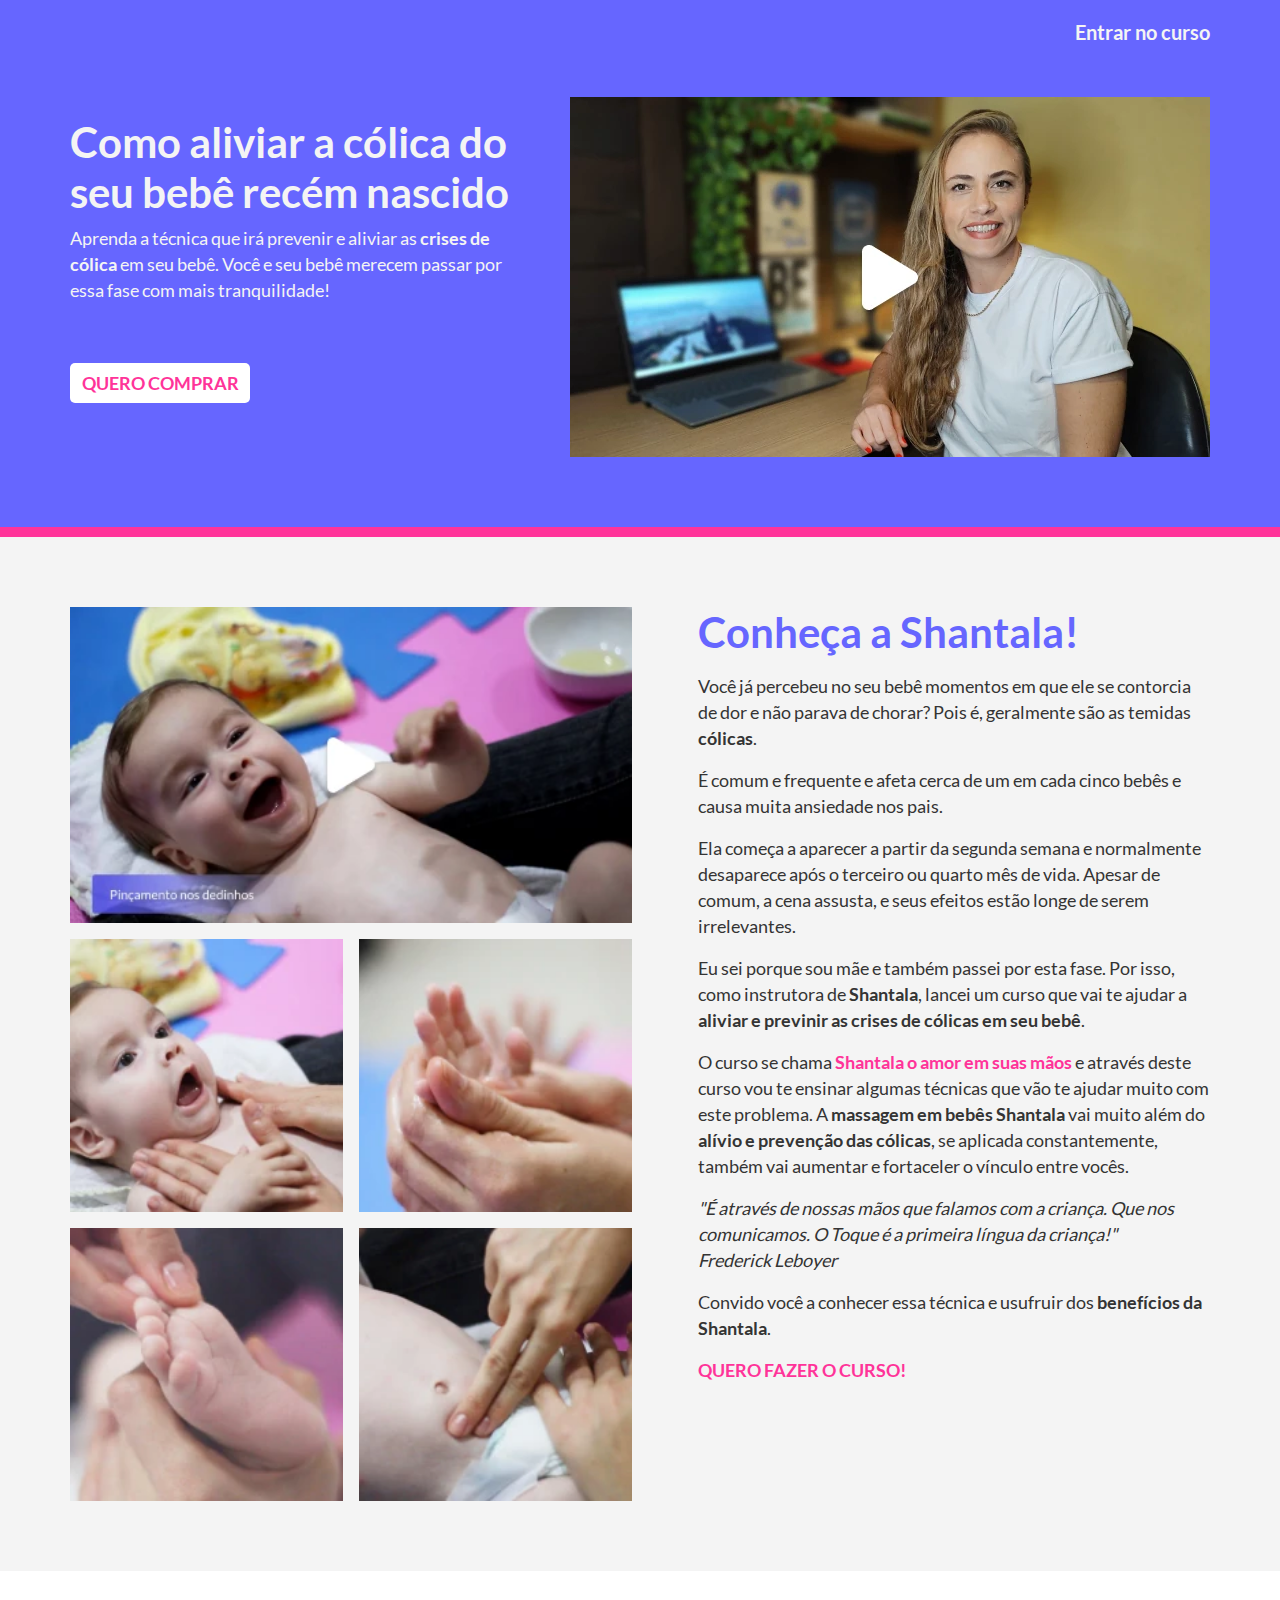
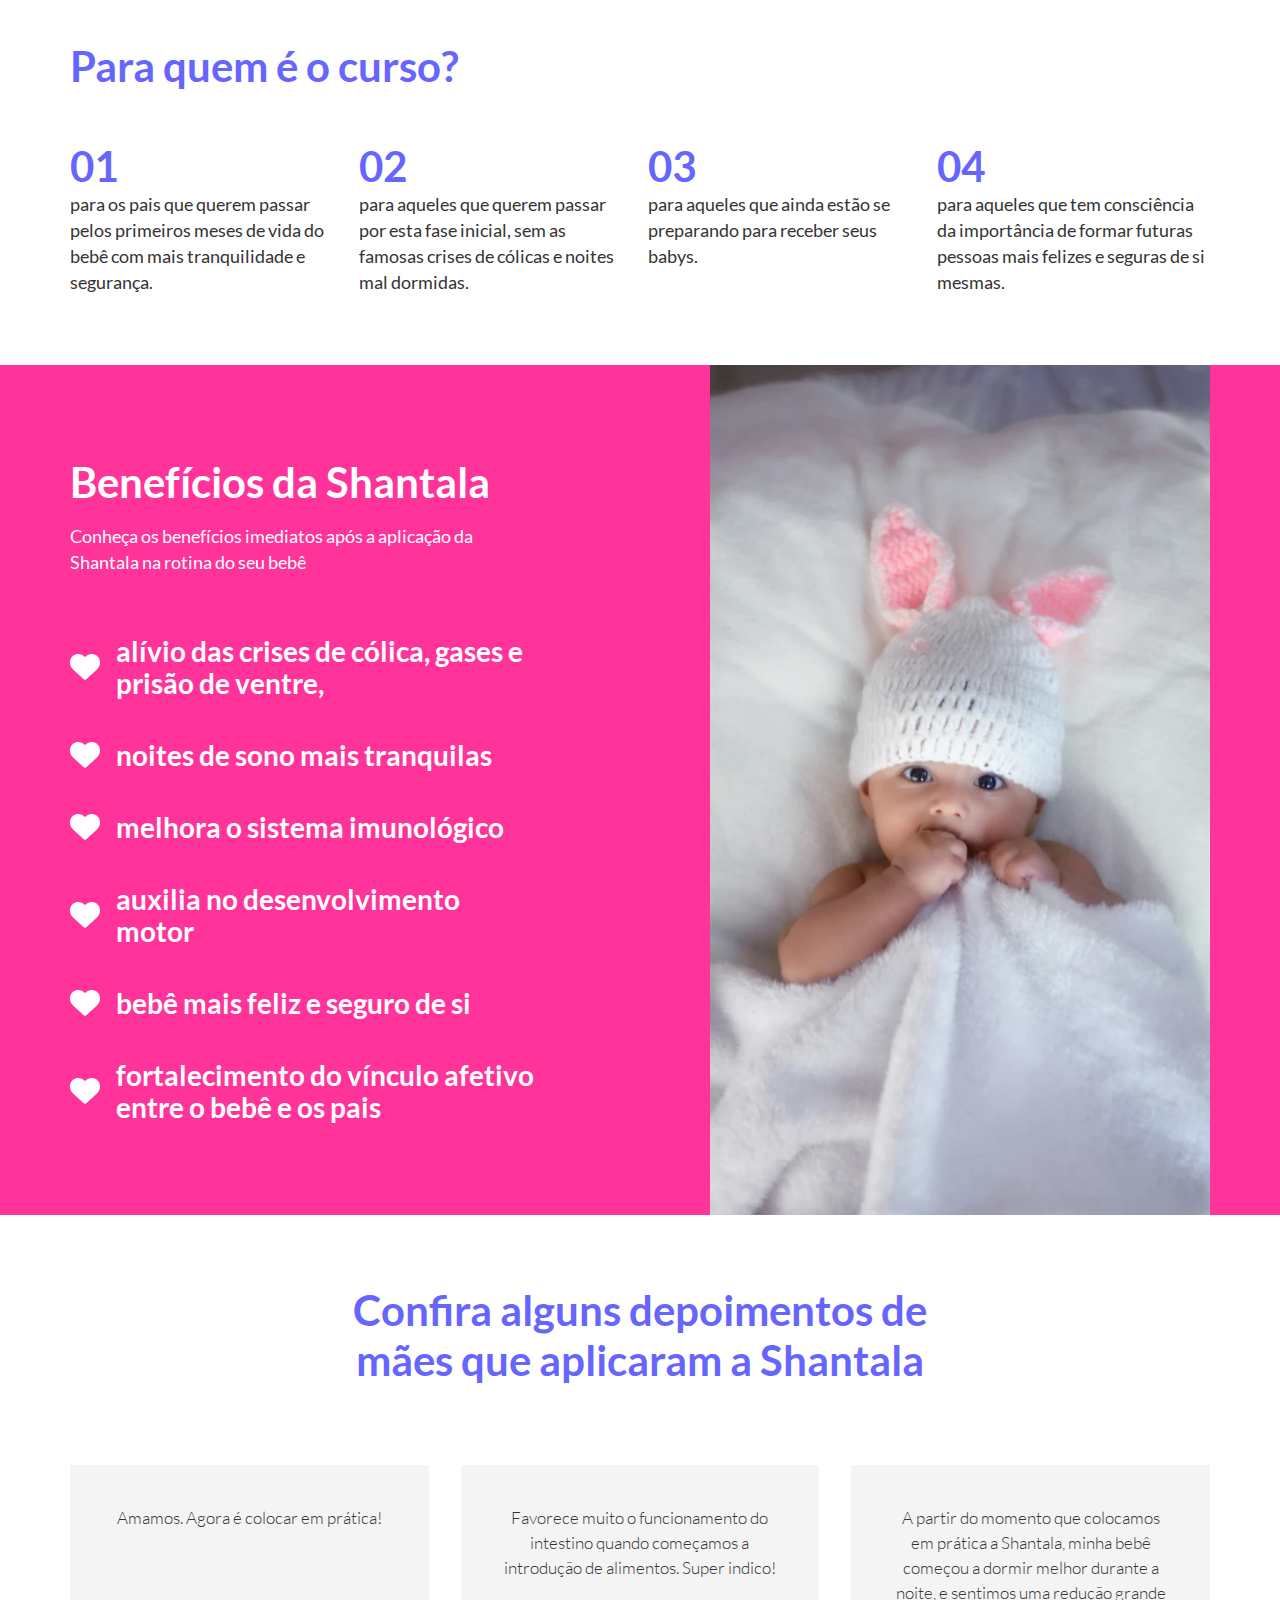
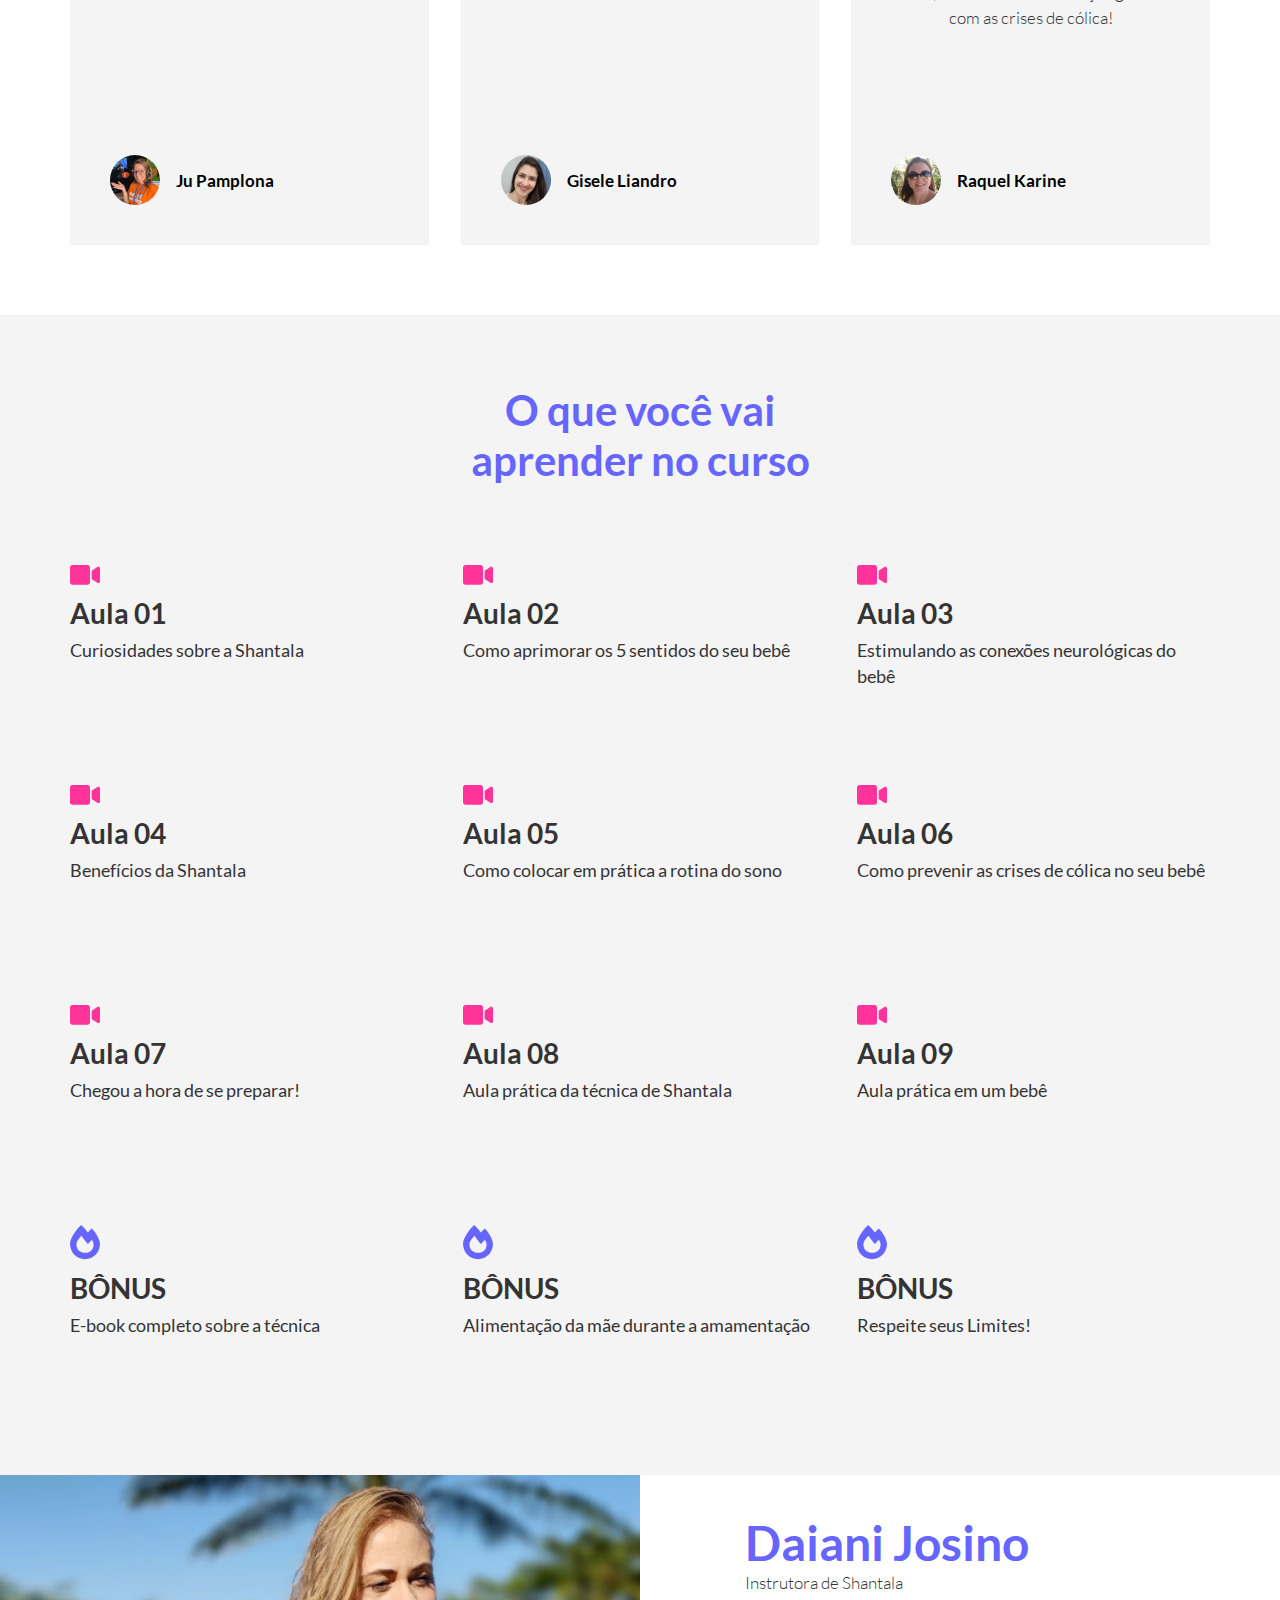
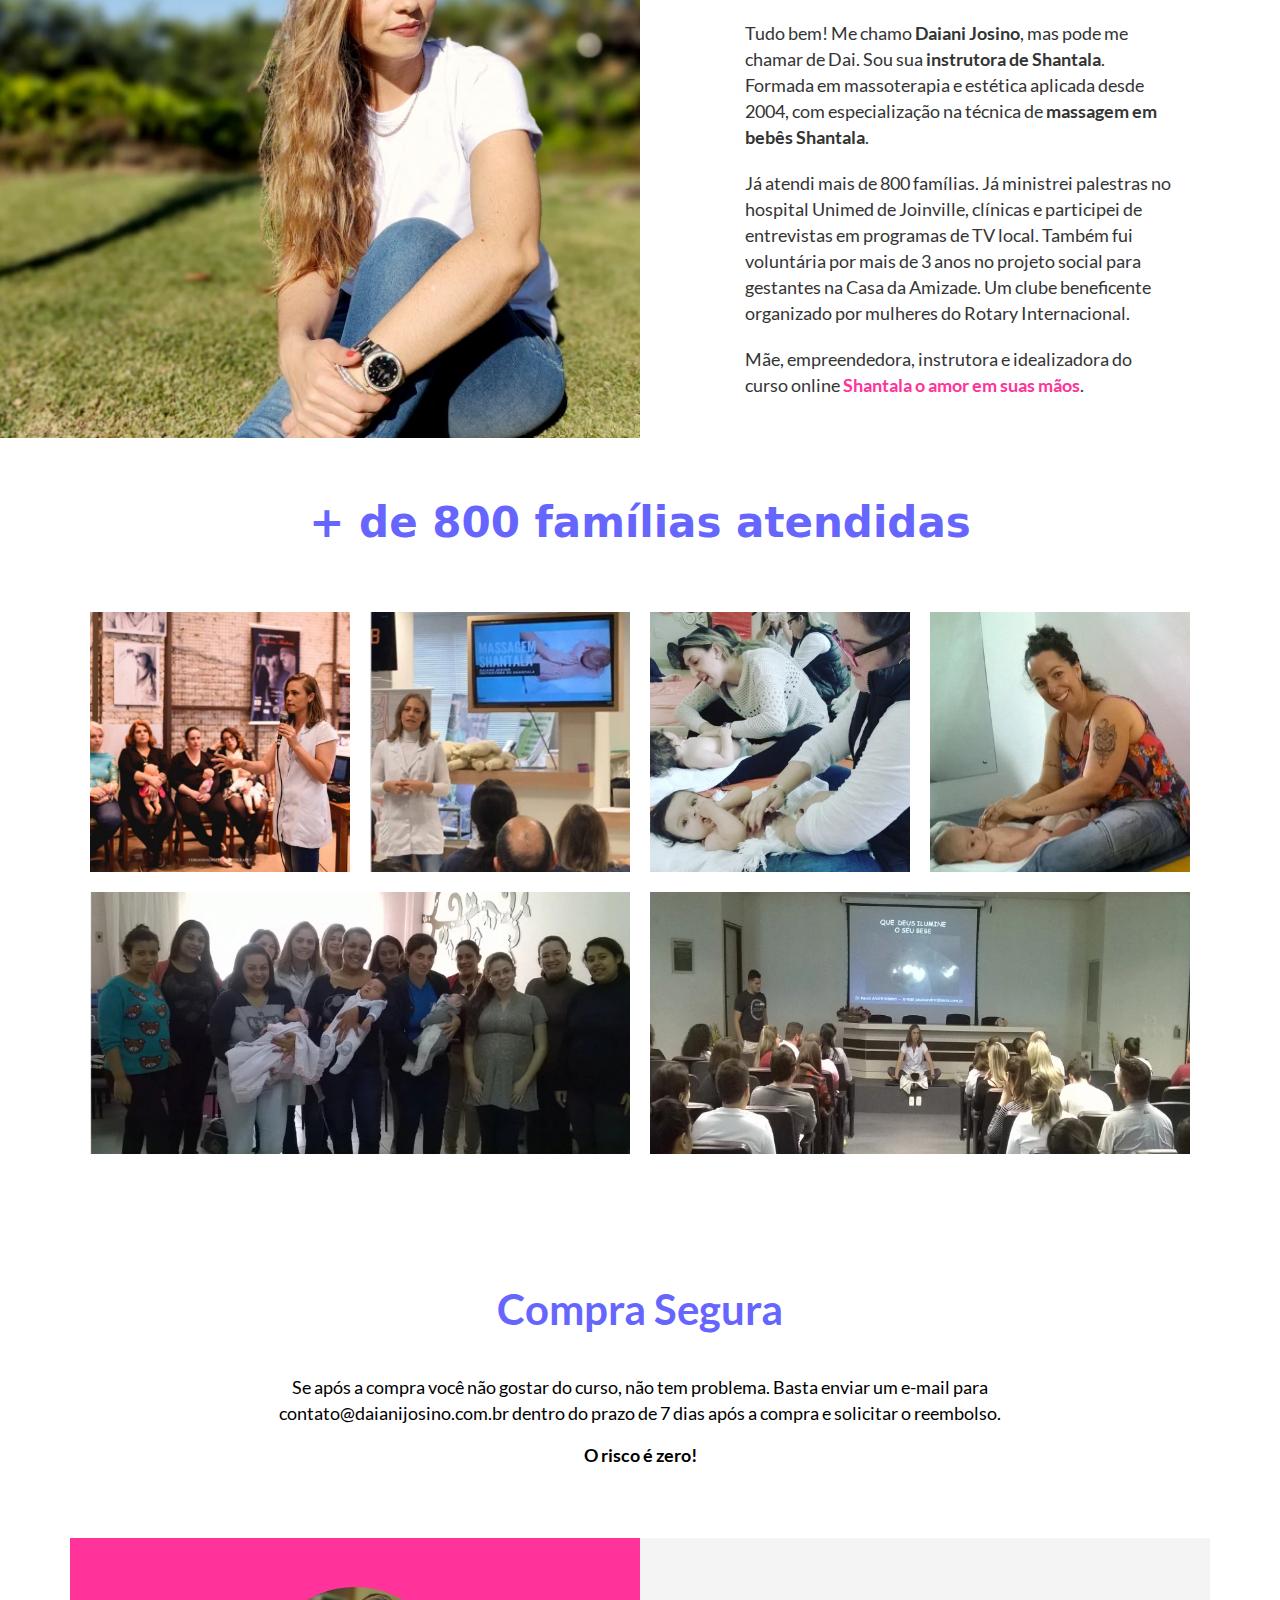
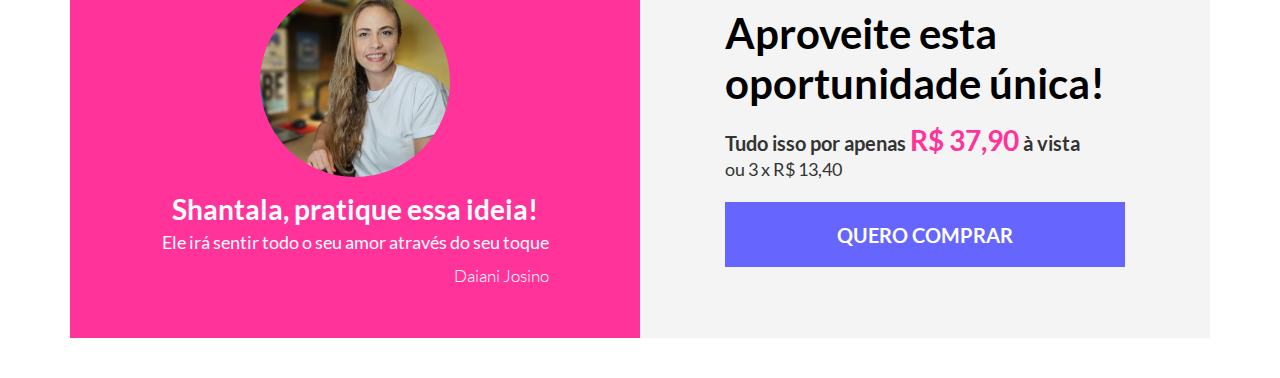
==== public/como-aliviar-a-colica-do-bebe/index.html @ 78679b19 "Alterado valor para 37,90" ====
<!doctype html>
<html lang="pt-br">
    <head>

        <meta charset="UTF-8">
        <meta http-equiv="content-language" content="pt-br">
        <meta name="viewport" content="width=device-width, user-scalable=no, initial-scale=1.0, maximum-scale=1.0, minimum-scale=1.0">
        <meta http-equiv="X-UA-Compatible" content="ie=edge">

        <!-- Metas padrão -->
        <meta name="description" content="Aprenda a técnica que irá prevenir e aliviar as crises de cólica em seu bebê">
        <meta name="keywords" content="crises de cólica,como aliviar a cólica do bebê,cólica no bebê,massagem no bebê,alívio das crises de cólica,curso de shantala,shantala O Amor em suas Mãos,Daiani Josino">
        <meta name="copyright" content="Shantala o amor em suas mãos" />
        <meta name="author" content="Ricardo Josino">
        <meta name="robots" content="index">

        <!-- Metas do Facebook-->
        <meta property="og:locale" content="pt_BR">
        <meta property="og:type" content="website">
        <meta property="og:title" content="Como aliviar a cólica do bebê">
        <meta property="og:description" content="Aprenda a técnica que irá prevenir e aliviar as crises de cólica em seu bebê">
        <meta property="og:url" content="https://cursos.daianijosino.com.br/como-aliviar-a-colica-do-bebe">
        <meta property="og:site_name" content="Shantala o amor em suas mãos">
        <meta property="og:image" content="https://cursos.daianijosino.com.br/como-aliviar-a-colica-do-bebe/asset/img/capa.jpg">
        <meta property="og:image:type" content="image/jpeg">
        <meta property="og:image:width" content="1200">
        <meta property="og:image:height" content="630">

        <!-- Metas do Twitter-->
        <meta name="twitter:card" content="summary">
        <meta name="twitter:title" content="Como aliviar a cólica do bebê">
        <meta name="twitter:description" content="Aprenda a técnica que irá prevenir e aliviar as crises de cólica em seu bebê">
        <meta name="twitter:site" content="Shantala o amor em suas mãos">
        <meta name="twitter:creator" content="Ricardo Josino">
        <meta name="twitter:domain" content="https://cursos.daianijosino.com.br/como-aliviar-a-colica-do-bebe">

        <link rel="icon" type="image/x-icon" href="asset/img/favicon.png">
        <link rel="stylesheet" href="asset/css/style.css?version=16">

        <title>Como aliviar a cólica do bebê</title>

        <!-- Global site tag (gtag.js) - Google Analytics -->
        <script defer defer src="https://www.googletagmanager.com/gtag/js?id=G-N3X07FS6VZ"></script>

        <!-- Global site tag (gtag.js) - Google Ads: 373365464 -->
        <script defer src="https://www.googletagmanager.com/gtag/js?id=AW-373365464"></script>

        <!-- Google Analytics -->
        <script>
            window.dataLayer = window.dataLayer || [];
            function gtag(){dataLayer.push(arguments);}
            gtag('js', new Date());

            gtag('config', 'G-N3X07FS6VZ');
        </script>

        <!-- Google Ads: 373365464 -->
        <script>
            window.dataLayer = window.dataLayer || [];
            function gtag(){dataLayer.push(arguments);}
            gtag('js', new Date());

            gtag('config', 'AW-373365464');
        </script>

        <!-- Meta Pixel Code -->
        <script defer >
            !function(f,b,e,v,n,t,s)
            {if(f.fbq)return;n=f.fbq=function(){n.callMethod?
                n.callMethod.apply(n,arguments):n.queue.push(arguments)};
                if(!f._fbq)f._fbq=n;n.push=n;n.loaded=!0;n.version='2.0';
                n.queue=[];t=b.createElement(e);t.async=!0;
                t.src=v;s=b.getElementsByTagName(e)[0];
                s.parentNode.insertBefore(t,s)}(window, document,'script',
                'https://connect.facebook.net/en_US/fbevents.js');
            fbq('init', '1511358542674051');
            fbq('track', 'PageView');
        </script>
        
        <noscript>
            <img height="1" width="1" style="display:none" src="https://www.facebook.com/tr?id=1511358542674051&ev=PageView&noscript=1"/>
        </noscript>
        <!-- End Meta Pixel Code -->
        
        
        
    </head>
    <body>


        <!-- Header -->
        <header class="theme-section bg-color01 border-b-[10px] border-color02 pt-[20px] ">


            <div class="container max-w-screen-xl text-right mb-[50px]">
                <a class="theme-title-04 text-color04" target="_blank" href="https://dashboard.kiwify.com.br/courses">Entrar no curso</a>
            </div>


            <div class="container max-w-screen-xl lg:flex lg:flex-row lg:flex-nowrap lg:justify-start">

                <div class="w-full lg:w-1/2 ">

                    <h1 class="theme-title-02 text-color04 mt-0 lg:mt-5 lg:max-w-[450px]" title="Como aliviar a cólica do bebê">Como aliviar a cólica do seu bebê recém nascido</h1>
                    <p class="theme-text-01 text-color04 mt-2 lg:max-w-[450px]">
                        Aprenda a técnica que irá prevenir e aliviar as <b>crises de cólica</b> em seu bebê. Você e seu bebê merecem passar por essa fase com mais tranquilidade!
                    </p>

                    <!-- BOTÕES NO DESKTOP -->
                    <div class="relative hidden lg:flex lg:flex-nowrap lg:flex-row lg:justify-start lg:items-center lg:gap-4 lg:mt-[30px] xl:mt-[60px]">

                        <a class="theme-btn-01 bg-color06 text-color02" href="https://pay.kiwify.com.br/QVKIFoJ">
                            <span>QUERO COMPRAR</span>
                        </a>

                    </div>

                </div>

                <div class="w-full my-5 md:flex md:flex-row lg:my-0 lg:w-1/2 lg:justify-end xl:w-[640px] xl:flex-shrink-0 " >

                    <!-- Vídeo de venda -->
                    <div id="video-venda" class="video w-full bg-color03">
                        <a id="video-venda-click" href="#" title="Assistir vídeo sobre o curso">
                            <img class="w-full" src="asset/img/thumb-video-venda.webp" alt="Assistir vídeo sobre o curso">
                        </a>
                    </div>

                </div>

                <!-- BOTÕES NO MOBILE -->
                <div class="relative flex flex-col justify-start items-center gap-3 mt-[30px] md:flex-row md:gap-4 lg:hidden">

                    <a class="theme-btn-01 bg-color06 text-color02 w-full" href="https://pay.kiwify.com.br/QVKIFoJ">
                        <span>QUERO COMPRAR</span>
                    </a>

                </div>

            </div>

        </header>

        <!-- Conheça a Shantala -->
        <section id="conheca-a-shantala" class="theme-section bg-color04">

            <div class="container w-full max-w-screen-xl flex flex-col items-start lg:flex lg:flex-row lg:flex-nowrap gap-4">

                <div class="w-full order-2 grid grid-cols-2 gap-4 md:grid-cols-4 lg:order-1 lg:w-1/2 lg:grid-cols-2">

                    <!-- vídeo -->
                    <div id="video-conheca-shantala" class="relative bg-color03 w-full col-span-2 md:col-span-4 lg:col-span-2">
                        <a id="video-conheca-shantala-click" href="#" title="Assistir vídeo sobre a técnica de masagem em bebê Shantala">
                            <img class="w-full" src="asset/img/video-sobre-shantala.webp" alt="Vídeo sobre Shantala">
                        </a>
                    </div>

                    <img class="w-full" src="asset/img/galeria-01.webp" alt="Deslizamento no tórax">

                    <img class="w-full" src="asset/img/galeria-02.webp" alt="Deslizamento com os polegares">

                    <img class="w-full" src="asset/img/galeria-03.webp" alt="Pinçamento nos dedinhos">

                    <img class="w-full" src="asset/img/galeria-04.webp" alt="Movimento ao redor do umbigo">


                </div>

                <div class="w-full order-1 lg:order-2 lg:w-1/2 xl:pl-[50px]">
                    <h2 class="theme-title-02 text-color01 mb-4">Conheça a Shantala!</h2>

                    <div class="theme-text-01 text-color03 flex flex-col gap-4">

                        <p>Você já percebeu no seu bebê momentos em que ele se contorcia de dor e não parava de chorar? Pois é, geralmente são as temidas <b>cólicas</b>.</p>

                        <p>É comum e frequente e afeta cerca de um em cada cinco bebês e causa muita ansiedade nos pais.</p>

                        <p>
                            Ela começa a aparecer a partir da segunda semana e normalmente desaparece após o terceiro ou quarto mês de vida.
                            Apesar de comum, a cena assusta, e seus efeitos estão longe de serem irrelevantes.
                        </p>

                        <p>
                            Eu sei porque sou mãe e também passei por esta fase. Por isso, como instrutora de <b>Shantala</b>, 
                            lancei um curso que vai te ajudar a <b>aliviar e previnir as crises de cólicas em seu bebê</b>.
                        </p>

                        <p>
                            O curso se chama <b class="text-color02">Shantala o amor em suas mãos</b> e através deste curso vou te ensinar algumas técnicas que vão te ajudar muito com este problema.
                            A <b>massagem em bebês Shantala</b> vai muito além do <b>alívio e prevenção das cólicas</b>, se aplicada constantemente, também vai aumentar e fortaceler o vínculo entre vocês.
                        </p>

                        <cite>
                            "É através de nossas mãos que falamos com a criança. Que nos comunicamos. O Toque é a primeira língua da criança!"
                            <br>
                            <span>Frederick Leboyer</span>
                        </cite>

                        <p>
                            Convido você a conhecer essa técnica e usufruir dos <b>benefícios da Shantala</b>.
                        </p>

                        <p>
                            <a class="text-color02 uppercase" href="#comprar"><b class="uppercase">QUERO FAZER O CURSO!</b></a>
                        </p>

                    </div>

                </div>

            </div>

        </section>

        <!-- Para quem é o curso -->
        <section class="theme-section bg-color06">

            <div class="container max-w-screen-xl">
                <h2 class="theme-title-02 text-color01">Para quem é o curso?</h2>

                <div class="relative mt-[50px] grid grid-cols-1 gap-10 lg:grid-cols-4 lg:gap-4">

                    <div class="relative w-full">
                        <h4 class="theme-title-02 text-color01">01</h4>
                        <p class="theme-text-01 text-color03">para os pais que querem passar pelos primeiros meses de vida do bebê com mais tranquilidade e segurança.</p>
                    </div>

                    <div class="relative w-full">
                        <h4 class="theme-title-02 text-color01">02</h4>
                        <p class="theme-text-01 text-color03">para aqueles que querem passar por esta fase inicial, sem as famosas crises de cólicas e noites mal dormidas.</p>
                    </div>

                    <div class="relative w-full">
                        <h4 class="theme-title-02 text-color01">03</h4>
                        <p class="theme-text-01 text-color03">para aqueles que ainda estão se preparando para receber seus babys.</p>
                    </div>

                    <div class="relative w-full">
                        <h4 class="theme-title-02 text-color01">04</h4>
                        <p class="theme-text-01 text-color03">para aqueles que tem consciência da importância de formar futuras pessoas mais felizes e seguras de si mesmas.</p>
                    </div>

                </div>

            </div>

        </section>

        <!-- Benefícios -->
        <section class="relative bg-color02 w-full h-auto ">
            <div class="container max-w-screen-xl flex flex-row flex-nowrap justify-between xl:min-h-[850px] ">

                <div class="relative flex flex-col justify-center px-[20px] py-[30px] lg:w-1/2 xl:p-0 ">
                    <h2 class="theme-title-02 text-color06">Benefícios da Shantala</h2>
                    <p class="theme-text-01 text-color06 mt-4 lg:max-w-[470px]">Conheça os benefícios imediatos após a aplicação da Shantala na rotina do seu bebê</p>

                    <!-- Lista de benefícios -->
                    <div class="flex flex-col gap-10 mt-[60px] lg:max-w-[470px] ">

                        <!-- item -->
                        <div class="relative flex flex-row flex-nowrap justify-start items-center">

                            <div>
                                <svg class="mr-4" width="30" height="26" viewBox="0 0 30 26" fill="none" xmlns="http://www.w3.org/2000/svg">
                                    <path fill="white" d="M0 8.71568V8.37584C0 4.28014 2.96016 0.786778 6.99609 0.114121C9.61523 -0.330605 12.3867 0.540098 14.2969 2.45318L15 3.15514L15.6504 2.45318C17.6133 0.540098 20.332 -0.330605 23.0039 0.114121C27.041 0.786778 30 4.28014 30 8.37584V8.71568C30 11.1473 28.9922 13.4735 27.2109 15.1317L16.623 25.0165C16.1836 25.4266 15.6035 25.6551 15 25.6551C14.3965 25.6551 13.8164 25.4266 13.377 25.0165L2.78848 15.1317C1.00957 13.4735 1.75781e-05 11.1473 1.75781e-05 8.71568H0Z" />
                                </svg>
                            </div>

                            <span class="theme-title-03 text-color06">alívio das crises de cólica, gases e prisão de ventre,</span>
                        </div>

                        <!-- item -->
                        <div class="relative flex flex-row flex-nowrap justify-start items-center">

                            <div>
                                <svg class="mr-4" width="30" height="26" viewBox="0 0 30 26" fill="none" xmlns="http://www.w3.org/2000/svg">
                                    <path fill="white" d="M0 8.71568V8.37584C0 4.28014 2.96016 0.786778 6.99609 0.114121C9.61523 -0.330605 12.3867 0.540098 14.2969 2.45318L15 3.15514L15.6504 2.45318C17.6133 0.540098 20.332 -0.330605 23.0039 0.114121C27.041 0.786778 30 4.28014 30 8.37584V8.71568C30 11.1473 28.9922 13.4735 27.2109 15.1317L16.623 25.0165C16.1836 25.4266 15.6035 25.6551 15 25.6551C14.3965 25.6551 13.8164 25.4266 13.377 25.0165L2.78848 15.1317C1.00957 13.4735 1.75781e-05 11.1473 1.75781e-05 8.71568H0Z" />
                                </svg>
                            </div>

                            <span class="theme-title-03 text-color06">noites de sono mais tranquilas</span>
                        </div>

                        <!-- item -->
                        <div class="relative flex flex-row flex-nowrap justify-start items-center">

                            <div>
                                <svg class="mr-4" width="30" height="26" viewBox="0 0 30 26" fill="none" xmlns="http://www.w3.org/2000/svg">
                                    <path fill="white" d="M0 8.71568V8.37584C0 4.28014 2.96016 0.786778 6.99609 0.114121C9.61523 -0.330605 12.3867 0.540098 14.2969 2.45318L15 3.15514L15.6504 2.45318C17.6133 0.540098 20.332 -0.330605 23.0039 0.114121C27.041 0.786778 30 4.28014 30 8.37584V8.71568C30 11.1473 28.9922 13.4735 27.2109 15.1317L16.623 25.0165C16.1836 25.4266 15.6035 25.6551 15 25.6551C14.3965 25.6551 13.8164 25.4266 13.377 25.0165L2.78848 15.1317C1.00957 13.4735 1.75781e-05 11.1473 1.75781e-05 8.71568H0Z" />
                                </svg>
                            </div>

                            <span class="theme-title-03 text-color06">melhora o sistema imunológico</span>
                        </div>

                        <!-- item -->
                        <div class="relative flex flex-row flex-nowrap justify-start items-center">

                            <div>
                                <svg class="mr-4" width="30" height="26" viewBox="0 0 30 26" fill="none" xmlns="http://www.w3.org/2000/svg">
                                    <path fill="white" d="M0 8.71568V8.37584C0 4.28014 2.96016 0.786778 6.99609 0.114121C9.61523 -0.330605 12.3867 0.540098 14.2969 2.45318L15 3.15514L15.6504 2.45318C17.6133 0.540098 20.332 -0.330605 23.0039 0.114121C27.041 0.786778 30 4.28014 30 8.37584V8.71568C30 11.1473 28.9922 13.4735 27.2109 15.1317L16.623 25.0165C16.1836 25.4266 15.6035 25.6551 15 25.6551C14.3965 25.6551 13.8164 25.4266 13.377 25.0165L2.78848 15.1317C1.00957 13.4735 1.75781e-05 11.1473 1.75781e-05 8.71568H0Z" />
                                </svg>
                            </div>

                            <span class="theme-title-03 text-color06">auxilia no desenvolvimento motor</span>
                        </div>

                        <!-- item -->
                        <div class="relative flex flex-row flex-nowrap justify-start items-center">

                            <div>
                                <svg class="mr-4" width="30" height="26" viewBox="0 0 30 26" fill="none" xmlns="http://www.w3.org/2000/svg">
                                    <path fill="white" d="M0 8.71568V8.37584C0 4.28014 2.96016 0.786778 6.99609 0.114121C9.61523 -0.330605 12.3867 0.540098 14.2969 2.45318L15 3.15514L15.6504 2.45318C17.6133 0.540098 20.332 -0.330605 23.0039 0.114121C27.041 0.786778 30 4.28014 30 8.37584V8.71568C30 11.1473 28.9922 13.4735 27.2109 15.1317L16.623 25.0165C16.1836 25.4266 15.6035 25.6551 15 25.6551C14.3965 25.6551 13.8164 25.4266 13.377 25.0165L2.78848 15.1317C1.00957 13.4735 1.75781e-05 11.1473 1.75781e-05 8.71568H0Z" />
                                </svg>
                            </div>

                            <span class="theme-title-03 text-color06">bebê mais feliz e seguro de si</span>
                        </div>

                        <!-- item -->
                        <div class="relative flex flex-row flex-nowrap justify-start items-center">

                            <div>
                                <svg class="mr-4" width="30" height="26" viewBox="0 0 30 26" fill="none" xmlns="http://www.w3.org/2000/svg">
                                    <path fill="white" d="M0 8.71568V8.37584C0 4.28014 2.96016 0.786778 6.99609 0.114121C9.61523 -0.330605 12.3867 0.540098 14.2969 2.45318L15 3.15514L15.6504 2.45318C17.6133 0.540098 20.332 -0.330605 23.0039 0.114121C27.041 0.786778 30 4.28014 30 8.37584V8.71568C30 11.1473 28.9922 13.4735 27.2109 15.1317L16.623 25.0165C16.1836 25.4266 15.6035 25.6551 15 25.6551C14.3965 25.6551 13.8164 25.4266 13.377 25.0165L2.78848 15.1317C1.00957 13.4735 1.75781e-05 11.1473 1.75781e-05 8.71568H0Z" />
                                </svg>
                            </div>

                            <span class="theme-title-03 text-color06">fortalecimento do vínculo afetivo entre o bebê e os pais</span>
                        </div>

                    </div>

                </div>

                <!-- Imagem dos beneficios da shantala -->
                <div class="hidden relative lg:flex lg:w-1/2 flex-shrink-0 bg-no-repeat bg-top bg-cover bg-[url('../img/beneficios-da-shantala.webp')] xl:w-[500px] " title="Benefícios da Shantala"></div>

            </div>
        </section>


        <!-- Depoimentos -->
        <section class="theme-section bg-color06">
            <div class="container max-w-screen-xl">
                <h2 class="theme-title-02 max-w-[660px] text-color01 text-center mx-auto">Confira alguns depoimentos de mães que aplicaram a Shantala</h2>

                <!-- Lista de comentários -->
                <div class="relative mt-10 grid grid-cols-1 gap-8 md:grid-cols-2 lg:grid-cols-3 lg:mt-20">

                    <div class="relative flex flex-col justify-between bg-color04 p-10 gap-6 lg:min-h-[380px]">
                        <p class="theme-text-02 text-color03 text-center">Amamos. Agora é colocar em prática!</p>

                        <div class="relative flex flex-row flex-nowrap justify-start items-center">
                            <div class="relative rounded-full w-[50px] h-[50px] bg-color01 flex-shrink-0 mr-4 bg-top bg-no-repeat bg-cover bg-[url('../img/ju-pamplona.webp')] "></div>
                            <h4 class="theme-text-02 font-bold">Ju Pamplona</h4>
                        </div>

                    </div>

                    <div class="relative flex flex-col justify-between bg-color04 p-10 gap-6 lg:min-h-[380px]">
                        <p class="theme-text-02 text-color03 text-center">Favorece muito o funcionamento do intestino quando começamos a introdução de alimentos. Super indico!</p>

                        <div class="relative flex flex-row flex-nowrap justify-start items-center">
                            <div class="relative rounded-full w-[50px] h-[50px] bg-color01 flex-shrink-0 mr-4  bg-top bg-no-repeat bg-cover bg-[url('../img/gisele.webp')]"></div>
                            <h4 class="theme-text-02 font-bold">Gisele Liandro</h4>
                        </div>
                    </div>

                    <div class="relative flex flex-col justify-between bg-color04 p-10 gap-6 md:col-span-2 lg: lg:col-span-1 lg:min-h-[380px]">
                        <p class="theme-text-02 text-color03 text-center">A partir do momento que colocamos em prática a Shantala, minha bebê começou a dormir melhor durante a noite, e sentimos uma redução grande com as crises de cólica!</p>

                        <div class="relative flex flex-row flex-nowrap justify-start items-center">
                            <div class="relative rounded-full w-[50px] h-[50px] bg-color01 flex-shrink-0 mr-4  bg-top bg-no-repeat bg-cover bg-[url('../img/raquel.webp')]"></div>
                            <h4 class="theme-text-02 font-bold">Raquel Karine</h4>
                        </div>
                    </div>

                </div>

            </div>
        </section>

        <!-- O curso -->
        <section class="theme-section bg-color04">
            <div class="container max-w-screen-xl">
                <h2 class="theme-title-02 text-color01 text-center w-full mx-auto md:max-w-[375px]">O que você vai aprender no curso</h2>

                <!-- Lista de capítulos -->
                <div class="relative mt-20 grid grid-cols-2 gap-5 lg:grid-cols-3 lg:gap-10">

                    <!-- Aula 01 -->
                    <div class="relative min-h-[180px]">
                        <div>
                            <svg width="30" height="20" viewBox="0 0 30 20" fill="none" xmlns="http://www.w3.org/2000/svg">
                                <path fill="#FF3399" d="M20 2.46305V17.2414C20 18.6017 18.8807 19.7044 17.5 19.7044H2.5C1.11927 19.7044 0 18.6017 0 17.2414V2.46305C0 1.10273 1.11927 0 2.5 0H17.5C18.8802 0 20 1.10273 20 2.46305ZM30 3.25842V16.4409C30 17.7494 28.4807 18.5134 27.3755 17.7643L21.6667 13.8906V5.81383L27.375 1.93658C28.4844 1.18688 30 1.95505 30 3.25842Z" />
                            </svg>
                        </div>

                        <h2 class="theme-title-03 text-color03 mt-3">Aula 01</h2>
                        <p class="theme-text-01 text-color03 mt-2">Curiosidades sobre a Shantala</p>

                    </div>

                    <!-- Aula 02 -->
                    <div class="relative min-h-[180px]">
                        <div>
                            <svg width="30" height="20" viewBox="0 0 30 20" fill="none" xmlns="http://www.w3.org/2000/svg">
                                <path fill="#FF3399" d="M20 2.46305V17.2414C20 18.6017 18.8807 19.7044 17.5 19.7044H2.5C1.11927 19.7044 0 18.6017 0 17.2414V2.46305C0 1.10273 1.11927 0 2.5 0H17.5C18.8802 0 20 1.10273 20 2.46305ZM30 3.25842V16.4409C30 17.7494 28.4807 18.5134 27.3755 17.7643L21.6667 13.8906V5.81383L27.375 1.93658C28.4844 1.18688 30 1.95505 30 3.25842Z" />
                            </svg>
                        </div>

                        <h2 class="theme-title-03 text-color03 mt-3">Aula 02</h2>
                        <p class="theme-text-01 text-color03 mt-2">Como aprimorar os 5 sentidos do seu bebê</p>

                    </div>

                    <!-- Aula 03 -->
                    <div class="relative min-h-[180px]">
                        <div>
                            <svg width="30" height="20" viewBox="0 0 30 20" fill="none" xmlns="http://www.w3.org/2000/svg">
                                <path fill="#FF3399" d="M20 2.46305V17.2414C20 18.6017 18.8807 19.7044 17.5 19.7044H2.5C1.11927 19.7044 0 18.6017 0 17.2414V2.46305C0 1.10273 1.11927 0 2.5 0H17.5C18.8802 0 20 1.10273 20 2.46305ZM30 3.25842V16.4409C30 17.7494 28.4807 18.5134 27.3755 17.7643L21.6667 13.8906V5.81383L27.375 1.93658C28.4844 1.18688 30 1.95505 30 3.25842Z" />
                            </svg>
                        </div>

                        <h2 class="theme-title-03 text-color03 mt-3">Aula 03</h2>
                        <p class="theme-text-01 text-color03 mt-2">Estimulando as conexões neurológicas do bebê</p>

                    </div>

                    <!-- Aula 04 -->
                    <div class="relative min-h-[180px]">
                        <div>
                            <svg width="30" height="20" viewBox="0 0 30 20" fill="none" xmlns="http://www.w3.org/2000/svg">
                                <path fill="#FF3399" d="M20 2.46305V17.2414C20 18.6017 18.8807 19.7044 17.5 19.7044H2.5C1.11927 19.7044 0 18.6017 0 17.2414V2.46305C0 1.10273 1.11927 0 2.5 0H17.5C18.8802 0 20 1.10273 20 2.46305ZM30 3.25842V16.4409C30 17.7494 28.4807 18.5134 27.3755 17.7643L21.6667 13.8906V5.81383L27.375 1.93658C28.4844 1.18688 30 1.95505 30 3.25842Z" />
                            </svg>
                        </div>

                        <h2 class="theme-title-03 text-color03 mt-3">Aula 04</h2>
                        <p class="theme-text-01 text-color03 mt-2">Benefícios da Shantala</p>

                    </div>


                    <!-- Aula 05 -->
                    <div class="relative min-h-[180px]">
                        <div>
                            <svg width="30" height="20" viewBox="0 0 30 20" fill="none" xmlns="http://www.w3.org/2000/svg">
                                <path fill="#FF3399" d="M20 2.46305V17.2414C20 18.6017 18.8807 19.7044 17.5 19.7044H2.5C1.11927 19.7044 0 18.6017 0 17.2414V2.46305C0 1.10273 1.11927 0 2.5 0H17.5C18.8802 0 20 1.10273 20 2.46305ZM30 3.25842V16.4409C30 17.7494 28.4807 18.5134 27.3755 17.7643L21.6667 13.8906V5.81383L27.375 1.93658C28.4844 1.18688 30 1.95505 30 3.25842Z" />
                            </svg>
                        </div>

                        <h2 class="theme-title-03 text-color03 mt-3">Aula 05</h2>
                        <p class="theme-text-01 text-color03 mt-2">Como colocar em prática a rotina do sono</p>

                    </div>

                    <!-- Aula 06 -->
                    <div class="relative min-h-[180px]">
                        <div>
                            <svg width="30" height="20" viewBox="0 0 30 20" fill="none" xmlns="http://www.w3.org/2000/svg">
                                <path fill="#FF3399" d="M20 2.46305V17.2414C20 18.6017 18.8807 19.7044 17.5 19.7044H2.5C1.11927 19.7044 0 18.6017 0 17.2414V2.46305C0 1.10273 1.11927 0 2.5 0H17.5C18.8802 0 20 1.10273 20 2.46305ZM30 3.25842V16.4409C30 17.7494 28.4807 18.5134 27.3755 17.7643L21.6667 13.8906V5.81383L27.375 1.93658C28.4844 1.18688 30 1.95505 30 3.25842Z" />
                            </svg>
                        </div>

                        <h2 class="theme-title-03 text-color03 mt-3">Aula 06</h2>
                        <p class="theme-text-01 text-color03 mt-2">Como prevenir as crises de cólica no seu bebê</p>

                    </div>


                    <!-- Aula 07 -->
                    <div class="relative min-h-[180px]">
                        <div>
                            <svg width="30" height="20" viewBox="0 0 30 20" fill="none" xmlns="http://www.w3.org/2000/svg">
                                <path fill="#FF3399" d="M20 2.46305V17.2414C20 18.6017 18.8807 19.7044 17.5 19.7044H2.5C1.11927 19.7044 0 18.6017 0 17.2414V2.46305C0 1.10273 1.11927 0 2.5 0H17.5C18.8802 0 20 1.10273 20 2.46305ZM30 3.25842V16.4409C30 17.7494 28.4807 18.5134 27.3755 17.7643L21.6667 13.8906V5.81383L27.375 1.93658C28.4844 1.18688 30 1.95505 30 3.25842Z" />
                            </svg>
                        </div>

                        <h2 class="theme-title-03 text-color03 mt-3">Aula 07</h2>
                        <p class="theme-text-01 text-color03 mt-2">Chegou a hora de se preparar!</p>

                    </div>


                    <!-- Aula 08 -->
                    <div class="relative min-h-[180px]">
                        <div>
                            <svg width="30" height="20" viewBox="0 0 30 20" fill="none" xmlns="http://www.w3.org/2000/svg">
                                <path fill="#FF3399" d="M20 2.46305V17.2414C20 18.6017 18.8807 19.7044 17.5 19.7044H2.5C1.11927 19.7044 0 18.6017 0 17.2414V2.46305C0 1.10273 1.11927 0 2.5 0H17.5C18.8802 0 20 1.10273 20 2.46305ZM30 3.25842V16.4409C30 17.7494 28.4807 18.5134 27.3755 17.7643L21.6667 13.8906V5.81383L27.375 1.93658C28.4844 1.18688 30 1.95505 30 3.25842Z" />
                            </svg>
                        </div>

                        <h2 class="theme-title-03 text-color03 mt-3">Aula 08</h2>
                        <p class="theme-text-01 text-color03 mt-2">Aula prática da técnica de Shantala</p>

                    </div>


                    <!-- Aula 09 -->
                    <div class="relative min-h-[180px]">
                        <div>
                            <svg width="30" height="20" viewBox="0 0 30 20" fill="none" xmlns="http://www.w3.org/2000/svg">
                                <path fill="#FF3399" d="M20 2.46305V17.2414C20 18.6017 18.8807 19.7044 17.5 19.7044H2.5C1.11927 19.7044 0 18.6017 0 17.2414V2.46305C0 1.10273 1.11927 0 2.5 0H17.5C18.8802 0 20 1.10273 20 2.46305ZM30 3.25842V16.4409C30 17.7494 28.4807 18.5134 27.3755 17.7643L21.6667 13.8906V5.81383L27.375 1.93658C28.4844 1.18688 30 1.95505 30 3.25842Z" />
                            </svg>
                        </div>

                        <h2 class="theme-title-03 text-color03 mt-3">Aula 09</h2>
                        <p class="theme-text-01 text-color03 mt-2">Aula prática em um bebê</p>

                    </div>


                    <!-- Bonus -->
                    <div class="relative min-h-[180px]">
                        <div>
                            <svg width="30" height="35" viewBox="0 0 30 35" fill="none" xmlns="http://www.w3.org/2000/svg">
                                <path fill="#6666FF" d="M21.6629 3.43192C20.2768 4.72098 19.0179 6.07701 17.9062 7.43973C16.0781 4.92991 13.808 2.37723 11.25 0C4.67076 6.10179 0 14.0625 0 18.8571C0 27.3817 6.70982 34.2857 15 34.2857C23.2902 34.2857 30 27.3817 30 18.8571C30 15.2946 26.5179 7.93527 21.6629 3.43192ZM20.3638 26.2433C18.9107 27.2545 17.1295 27.8571 15.1942 27.8571C10.3641 27.8571 6.42857 24.6609 6.42857 19.4732C6.42857 16.8864 8.05179 14.6089 11.2996 10.7143C11.7683 11.25 17.921 19.1116 17.921 19.1116L21.8471 14.633C22.1233 15.085 22.3739 15.5384 22.5998 15.9656C24.4353 19.4598 23.6652 23.933 20.3638 26.2433Z" />
                            </svg>

                        </div>

                        <h2 class="theme-title-03 text-color03 mt-3">BÔNUS</h2>
                        <p class="theme-text-01 text-color03 mt-2">E-book completo sobre a técnica</p>

                    </div>


                    <!-- Bonus -->
                    <div class="relative min-h-[180px]">
                        <div>
                            <svg width="30" height="35" viewBox="0 0 30 35" fill="none" xmlns="http://www.w3.org/2000/svg">
                                <path fill="#6666FF" d="M21.6629 3.43192C20.2768 4.72098 19.0179 6.07701 17.9062 7.43973C16.0781 4.92991 13.808 2.37723 11.25 0C4.67076 6.10179 0 14.0625 0 18.8571C0 27.3817 6.70982 34.2857 15 34.2857C23.2902 34.2857 30 27.3817 30 18.8571C30 15.2946 26.5179 7.93527 21.6629 3.43192ZM20.3638 26.2433C18.9107 27.2545 17.1295 27.8571 15.1942 27.8571C10.3641 27.8571 6.42857 24.6609 6.42857 19.4732C6.42857 16.8864 8.05179 14.6089 11.2996 10.7143C11.7683 11.25 17.921 19.1116 17.921 19.1116L21.8471 14.633C22.1233 15.085 22.3739 15.5384 22.5998 15.9656C24.4353 19.4598 23.6652 23.933 20.3638 26.2433Z" />
                            </svg>

                        </div>

                        <h2 class="theme-title-03 text-color03 mt-3">BÔNUS</h2>
                        <p class="theme-text-01 text-color03 mt-2">Alimentação da mãe durante a amamentação</p>

                    </div>


                    <!-- Bonus -->
                    <div class="relative min-h-[180px]">
                        <div>
                            <svg width="30" height="35" viewBox="0 0 30 35" fill="none" xmlns="http://www.w3.org/2000/svg">
                                <path fill="#6666FF" d="M21.6629 3.43192C20.2768 4.72098 19.0179 6.07701 17.9062 7.43973C16.0781 4.92991 13.808 2.37723 11.25 0C4.67076 6.10179 0 14.0625 0 18.8571C0 27.3817 6.70982 34.2857 15 34.2857C23.2902 34.2857 30 27.3817 30 18.8571C30 15.2946 26.5179 7.93527 21.6629 3.43192ZM20.3638 26.2433C18.9107 27.2545 17.1295 27.8571 15.1942 27.8571C10.3641 27.8571 6.42857 24.6609 6.42857 19.4732C6.42857 16.8864 8.05179 14.6089 11.2996 10.7143C11.7683 11.25 17.921 19.1116 17.921 19.1116L21.8471 14.633C22.1233 15.085 22.3739 15.5384 22.5998 15.9656C24.4353 19.4598 23.6652 23.933 20.3638 26.2433Z" />
                            </svg>

                        </div>

                        <h2 class="theme-title-03 text-color03 mt-3">BÔNUS</h2>
                        <p class="theme-text-01 text-color03 mt-2">Respeite seus Limites!</p>

                    </div>



                </div>

            </div>
        </section>


        <!-- Bio Daiani Josino -->
        <section class="relative grid grid-cols-1 lg:grid-cols-2">

            <!-- Foto -->
            <div class="relative bg-color04 w-full min-h-[300px] bg-top bg-no-repeat bg-cover bg-[url('../img/lp-profile.webp')] md:min-h-[450px] lg:min-h-[500px] 2xl:min-h-[600px] " title="Daiani Josino">

            </div>

            <!-- Texto -->
            <div class="relative flex flex-col p-10 justify-center items-center">

                <div class="relative w-full xl:max-w-[430px]">
                    
                    <h2 class="theme-title-01 text-color01">Daiani Josino</h2>
                    <span class="theme-text-02 text-color03">Instrutora de Shantala</span>

                    
                    <div class="flex flex-col gap-5 mt-6">
                        <p class="theme-text-01 text-color03">

                            Tudo bem! Me chamo <b>Daiani Josino</b>, mas pode me chamar de Dai. Sou sua <b>instrutora de Shantala</b>. 
                            Formada em massoterapia e estética aplicada desde 2004, com especialização na técnica de <b>massagem em bebês Shantala</b>.    

                        </p>
    
                        <p class="theme-text-01 text-color03">

                            Já atendi mais de 800 famílias. Já ministrei palestras no hospital Unimed de Joinville, clínicas e participei de entrevistas em programas de TV local. 
                            Também fui voluntária por mais de 3 anos no projeto social para gestantes na Casa da Amizade. Um clube beneficente organizado por mulheres do Rotary Internacional.

                        </p>
    
                        <p class="theme-text-01 text-color03">
                            Mãe, empreendedora, instrutora e idealizadora do curso online <b class="text-color02">Shantala o amor em suas mãos</b>.
                        </p>
    
                    </div>

                </div>

            </div>

        </section>


        <!-- Prova social-->
        <section class="relative bg-gray-300 py-[20px] md:py-[30px] xl:py-[40px]">

            <div class="relative container max-w-screen-xl p-[20px]">

                <h2 class="font-bold text-[24px] leading-[30px] text-center text-color01 sm:text-[28px] sm:leading-[34px] md:text-[32px] md:leading-[38px] lg:text-[36px] lg:leading-[42px] xl:text-[42px] xl:leading-[50px]">+ de 800 famílias atendidas</h2>


                <!-- Galeria-->
                <div class="relative grid grid-cols-2 md:grid-cols-4 gap-5 mt-10 lg:mt-16">

                    <div class="relative bg-color04 aspect-square"><img class="w-full" src="asset/img/galeria/foto-01.webp" alt="Prática da Shantala foto 1"></div>
                    <div class="relative bg-color04 aspect-square"><img class="w-full" src="asset/img/galeria/foto-02.webp" alt="Prática da Shantala foto 2"></div>
                    <div class="relative bg-color04 aspect-square"><img class="w-full" src="asset/img/galeria/foto-03.webp" alt="Prática da Shantala foto 3"></div>
                    <div class="relative bg-color04 aspect-square"><img class="w-full" src="asset/img/galeria/foto-04.webp" alt="Prática da Shantala foto 4"></div>
                    <div class="relative bg-color04 col-span-2"><img class="w-full" src="asset/img/galeria/foto-05.webp" alt="Prática da Shantala foto 5"></div>
                    <div class="relative bg-color04 col-span-2"><img class="w-full" src="asset/img/galeria/foto-06.webp" alt="Prática da Shantala foto 6"></div>

                </div>
                
            </div>
            
        </section>

        <!-- Garantia -->
        <section class="theme-section bg-color06">
            <div class="container max-w-screen-xl">
                <h2 class="theme-title-02 text-color01 text-center">Compra Segura</h2>

                <div class="flex flex-col gap-4 mt-10 w-full max-w-[900px] mx-auto">

                    <p class="theme-text-01 text-center">
                        Se após a compra você não gostar do curso, não tem problema. Basta enviar um e-mail para contato@daianijosino.com.br dentro do prazo de 7 dias após a compra e solicitar o reembolso.
                    </p>

                    <p class="theme-text-01 text-center"><b>O risco é zero!</b></p>

                </div>
            </div>
        </section>

        <!-- Comprar -->
        <section id="comprar" class="relative mb-10">
            <div class="container w-full max-w-screen-xl mx-auto grid grid-cols-1 md:grid-cols-2">
                <div class="relative bg-color02 w-full  p-12 flex flex-col justify-center items-center lg:min-h-[400px]">

                    <div class="relative rounded-full w-[190px] h-[190px]  bg-color04 bg-top bg-no-repeat bg-cover bg-[url('../img/profile-4-4.webp')]">

                    </div>

                    <h3 class="theme-title-03 text-color06 text-center mt-4">Shantala, pratique essa ideia!</h3>
                    <p class="theme-text-01 text-color06 text-center mt-1">
                        Ele irá sentir todo o seu amor através do seu toque
                        <span class="relative block theme-text-02 w-full text-color06 text-right mt-2">Daiani Josino</span>
                    </p>


                </div>

                <div class="relative bg-color04 p-12 w-full flex flex-col justify-center items-center md:p-4 lg:min-h-[400px] lg:p-0">

                    <div class="relative w-full max-w-[400px]">
                        
                        <h3 class="theme-title-02">Aproveite esta oportunidade única!</h3>
                        
                        <h2 class="theme-title-04 text-color03 my-4">
                            Tudo isso por apenas <span class="theme-title-03 text-color02 font-bold">R$ 37,90</span> à vista
                            <br>
                            <span class="theme-text-01 text-color03">ou 3 x R$ 13,40</span>
                        </h2>

                        <a class="relative bg-color01 text-color06 theme-title-04 mt-5 flex flex-row flex-nowrap justify-center items-center w-full h-[65px]" href="https://pay.kiwify.com.br/QVKIFoJ">QUERO COMPRAR</a>

                    </div>

                </div>

            </div>
        </section>


        <script src="asset/js/script.js"></script>

       

    </body>
</html>
---- public/como-aliviar-a-colica-do-bebe/asset/css/style.css ----
/*! tailwindcss v3.0.24 | MIT License | https://tailwindcss.com*/*,:after,:before{box-sizing:border-box;border:0 solid}:after,:before{--tw-content:""}html{line-height:1.5;-webkit-text-size-adjust:100%;-moz-tab-size:4;-o-tab-size:4;tab-size:4;font-family:ui-sans-serif,system-ui,-apple-system,BlinkMacSystemFont,Segoe UI,Roboto,Helvetica Neue,Arial,Noto Sans,sans-serif,Apple Color Emoji,Segoe UI Emoji,Segoe UI Symbol,Noto Color Emoji}body{margin:0;line-height:inherit}hr{height:0;color:inherit;border-top-width:1px}abbr:where([title]){-webkit-text-decoration:underline dotted;text-decoration:underline dotted}h1,h2,h3,h4,h5,h6{font-size:inherit;font-weight:inherit}a{color:inherit;text-decoration:inherit}b,strong{font-weight:bolder}code,kbd,pre,samp{font-family:ui-monospace,SFMono-Regular,Menlo,Monaco,Consolas,Liberation Mono,Courier New,monospace;font-size:1em}small{font-size:80%}sub,sup{font-size:75%;line-height:0;position:relative;vertical-align:initial}sub{bottom:-.25em}sup{top:-.5em}table{text-indent:0;border-color:inherit;border-collapse:collapse}button,input,optgroup,select,textarea{font-family:inherit;font-size:100%;line-height:inherit;color:inherit;margin:0;padding:0}button,select{text-transform:none}[type=button],[type=reset],[type=submit],button{-webkit-appearance:button;background-color:initial;background-image:none}:-moz-focusring{outline:auto}:-moz-ui-invalid{box-shadow:none}progress{vertical-align:initial}::-webkit-inner-spin-button,::-webkit-outer-spin-button{height:auto}[type=search]{-webkit-appearance:textfield;outline-offset:-2px}::-webkit-search-decoration{-webkit-appearance:none}::-webkit-file-upload-button{-webkit-appearance:button;font:inherit}summary{display:list-item}blockquote,dd,dl,figure,h1,h2,h3,h4,h5,h6,hr,p,pre{margin:0}fieldset{margin:0}fieldset,legend{padding:0}menu,ol,ul{list-style:none;margin:0;padding:0}textarea{resize:vertical}input::-moz-placeholder,textarea::-moz-placeholder{opacity:1;color:#9ca3af}input:-ms-input-placeholder,textarea:-ms-input-placeholder{opacity:1;color:#9ca3af}input::placeholder,textarea::placeholder{opacity:1;color:#9ca3af}[role=button],button{cursor:pointer}:disabled{cursor:default}audio,canvas,embed,iframe,img,object,svg,video{display:block;vertical-align:middle}img,video{max-width:100%;height:auto}[hidden]{display:none}@font-face{font-family:lato;src:local("lato"),url(../fonts/Lato-Light.ttf);font-weight:300;font-display:swap}@font-face{font-family:lato;src:local("lato"),url(../fonts/Lato-Regular.ttf);font-weight:400;font-display:swap}@font-face{font-family:lato;src:local("lato"),url(../fonts/Lato-Bold.ttf);font-weight:700;font-display:swap}*,:after,:before{--tw-translate-x:0;--tw-translate-y:0;--tw-rotate:0;--tw-skew-x:0;--tw-skew-y:0;--tw-scale-x:1;--tw-scale-y:1;--tw-pan-x: ;--tw-pan-y: ;--tw-pinch-zoom: ;--tw-scroll-snap-strictness:proximity;--tw-ordinal: ;--tw-slashed-zero: ;--tw-numeric-figure: ;--tw-numeric-spacing: ;--tw-numeric-fraction: ;--tw-ring-inset: ;--tw-ring-offset-width:0px;--tw-ring-offset-color:#fff;--tw-ring-color:#3b82f680;--tw-ring-offset-shadow:0 0 #0000;--tw-ring-shadow:0 0 #0000;--tw-shadow:0 0 #0000;--tw-shadow-colored:0 0 #0000;--tw-blur: ;--tw-brightness: ;--tw-contrast: ;--tw-grayscale: ;--tw-hue-rotate: ;--tw-invert: ;--tw-saturate: ;--tw-sepia: ;--tw-drop-shadow: ;--tw-backdrop-blur: ;--tw-backdrop-brightness: ;--tw-backdrop-contrast: ;--tw-backdrop-grayscale: ;--tw-backdrop-hue-rotate: ;--tw-backdrop-invert: ;--tw-backdrop-opacity: ;--tw-backdrop-saturate: ;--tw-backdrop-sepia: }.container{width:100%;margin-right:auto;margin-left:auto}@media (min-width:640px){.container{max-width:640px}}@media (min-width:768px){.container{max-width:768px}}@media (min-width:1024px){.container{max-width:1024px}}@media (min-width:1140px){.container{max-width:1140px}}@media (min-width:1536px){.container{max-width:1536px}}.theme-title-01{font-family:lato;font-size:26px;font-weight:700;line-height:33px}@media (min-width:640px){.theme-title-01{font-size:30px;line-height:37px}}@media (min-width:768px){.theme-title-01{font-size:34px;line-height:41px}}@media (min-width:1024px){.theme-title-01{font-size:38px;line-height:45px}}@media (min-width:1140px){.theme-title-01{font-size:48px;line-height:55px}}.theme-title-02{font-family:lato;font-size:24px;font-weight:700;line-height:30px}@media (min-width:640px){.theme-title-02{font-size:28px;line-height:34px}}@media (min-width:768px){.theme-title-02{font-size:32px;line-height:38px}}@media (min-width:1024px){.theme-title-02{font-size:36px;line-height:42px}}@media (min-width:1140px){.theme-title-02{font-size:42px;line-height:50px}}.theme-title-03{font-family:lato;font-size:18px;font-weight:700;line-height:22px}@media (min-width:640px){.theme-title-03{font-size:20px;line-height:24px}}@media (min-width:768px){.theme-title-03{font-size:22px;line-height:26px}}@media (min-width:1024px){.theme-title-03{font-size:24px;line-height:28px}}@media (min-width:1140px){.theme-title-03{font-size:28px;line-height:32px}}.theme-title-04{font-family:lato;font-size:16px;font-weight:700;line-height:20px}@media (min-width:640px){.theme-title-04{font-size:16px;line-height:20px}}@media (min-width:768px){.theme-title-04{font-size:17px;line-height:21px}}@media (min-width:1024px){.theme-title-04{font-size:18px;line-height:22px}}@media (min-width:1140px){.theme-title-04{font-size:20px;line-height:24px}}.theme-text-01{font-family:lato;font-size:16px;font-weight:400;line-height:24px}@media (min-width:768px){.theme-text-01{font-size:17px;line-height:25px}}@media (min-width:1024px){.theme-text-01{font-size:18px;line-height:26px}}.theme-text-02{font-family:lato;font-size:16px;font-weight:300;line-height:24px}@media (min-width:768px){.theme-text-02{font-size:16px;line-height:24px}}@media (min-width:1024px){.theme-text-02{font-size:17px;line-height:25px}}.theme-section{padding:30px 20px}@media (min-width:768px){.theme-section{padding:40px}}@media (min-width:1140px){.theme-section{padding:70px 0}}.theme-btn-01{position:relative;display:flex;height:40px;width:-webkit-fit-content;width:-moz-fit-content;width:fit-content;min-width:180px;flex-direction:row;flex-wrap:nowrap;align-items:center;justify-content:center;border-radius:5px;font-family:lato;font-size:18px;font-weight:700;line-height:26px}.theme-btn-01 svg{margin-right:7px}.relative{position:relative}.order-2{order:2}.order-1{order:1}.col-span-2{grid-column:span 2/span 2}.my-5{margin-top:1.25rem;margin-bottom:1.25rem}.mx-auto{margin-left:auto;margin-right:auto}.my-4{margin-top:1rem;margin-bottom:1rem}.mb-\[50px\]{margin-bottom:50px}.mt-0{margin-top:0}.mt-2{margin-top:.5rem}.mt-\[30px\]{margin-top:30px}.mb-4{margin-bottom:1rem}.mt-\[50px\]{margin-top:50px}.mt-4{margin-top:1rem}.mt-\[60px\]{margin-top:60px}.mr-4{margin-right:1rem}.mt-10{margin-top:2.5rem}.mt-20{margin-top:5rem}.mt-3{margin-top:.75rem}.mt-6{margin-top:1.5rem}.mb-10{margin-bottom:2.5rem}.mt-1{margin-top:.25rem}.mt-5{margin-top:1.25rem}.box-border{box-sizing:border-box}.block{display:block}.flex{display:flex}.grid{display:grid}.hidden{display:none}.aspect-square{aspect-ratio:1/1}.aspect-video{aspect-ratio:16/9}.h-auto{height:auto}.h-\[50px\]{height:50px}.h-\[190px\]{height:190px}.h-\[65px\]{height:65px}.h-\[100px\]{height:100px}.min-h-\[180px\]{min-height:180px}.min-h-\[300px\]{min-height:300px}.w-full{width:100%}.w-\[50px\]{width:50px}.w-\[190px\]{width:190px}.max-w-screen-xl{max-width:1140px}.max-w-\[660px\]{max-width:660px}.max-w-\[900px\]{max-width:900px}.max-w-\[400px\]{max-width:400px}.max-w-\[150px\]{max-width:150px}.flex-shrink-0{flex-shrink:0}.grid-cols-2{grid-template-columns:repeat(2,minmax(0,1fr))}.grid-cols-1{grid-template-columns:repeat(1,minmax(0,1fr))}.flex-row{flex-direction:row}.flex-col{flex-direction:column}.flex-nowrap{flex-wrap:nowrap}.items-start{align-items:flex-start}.items-center{align-items:center}.justify-start{justify-content:flex-start}.justify-center{justify-content:center}.justify-between{justify-content:space-between}.gap-3{gap:.75rem}.gap-4{gap:1rem}.gap-10{gap:2.5rem}.gap-8{gap:2rem}.gap-6{gap:1.5rem}.gap-5{gap:1.25rem}.rounded-full{border-radius:9999px}.border-b-\[10px\]{border-bottom-width:10px}.border-color02{--tw-border-opacity:1;border-color:rgb(255 51 153/var(--tw-border-opacity))}.bg-color01{--tw-bg-opacity:1;background-color:rgb(102 102 255/var(--tw-bg-opacity))}.bg-color06{--tw-bg-opacity:1;background-color:rgb(255 255 255/var(--tw-bg-opacity))}.bg-color03{--tw-bg-opacity:1;background-color:rgb(52 52 52/var(--tw-bg-opacity))}.bg-color04{--tw-bg-opacity:1;background-color:rgb(244 244 244/var(--tw-bg-opacity))}.bg-color02{--tw-bg-opacity:1;background-color:rgb(255 51 153/var(--tw-bg-opacity))}.bg-\[url\(\'\.\.\/img\/beneficios-da-shantala\.webp\'\)\]{background-image:url(../img/beneficios-da-shantala.webp)}.bg-\[url\(\'\.\.\/img\/ju-pamplona\.webp\'\)\]{background-image:url(../img/ju-pamplona.webp)}.bg-\[url\(\'\.\.\/img\/gisele\.webp\'\)\]{background-image:url(../img/gisele.webp)}.bg-\[url\(\'\.\.\/img\/raquel\.webp\'\)\]{background-image:url(../img/raquel.webp)}.bg-\[url\(\'\.\.\/img\/lp-profile\.webp\'\)\]{background-image:url(../img/lp-profile.webp)}.bg-\[url\(\'\.\.\/img\/profile-4-4\.webp\'\)\]{background-image:url(../img/profile-4-4.webp)}.bg-cover{background-size:cover}.bg-top{background-position:top}.bg-no-repeat{background-repeat:no-repeat}.p-10{padding:2.5rem}.p-\[20px\]{padding:20px}.p-12{padding:3rem}.p-5{padding:1.25rem}.px-\[20px\]{padding-left:20px;padding-right:20px}.py-\[30px\]{padding-top:30px;padding-bottom:30px}.py-\[20px\]{padding-bottom:20px}.pt-\[20px\],.py-\[20px\]{padding-top:20px}.text-center{text-align:center}.text-right{text-align:right}.font-lato{font-family:lato}.text-\[24px\]{font-size:24px}.text-\[26px\]{font-size:26px}.text-\[18px\]{font-size:18px}.text-\[16px\]{font-size:16px}.font-bold{font-weight:700}.font-normal{font-weight:400}.font-light{font-weight:300}.uppercase{text-transform:uppercase}.leading-\[30px\]{line-height:30px}.leading-\[33px\]{line-height:33px}.leading-\[22px\]{line-height:22px}.leading-\[20px\]{line-height:20px}.leading-\[24px\]{line-height:24px}.text-color04{--tw-text-opacity:1;color:rgb(244 244 244/var(--tw-text-opacity))}.text-color02{--tw-text-opacity:1;color:rgb(255 51 153/var(--tw-text-opacity))}.text-color01{--tw-text-opacity:1;color:rgb(102 102 255/var(--tw-text-opacity))}.text-color03{--tw-text-opacity:1;color:rgb(52 52 52/var(--tw-text-opacity))}.text-color06{--tw-text-opacity:1;color:rgb(255 255 255/var(--tw-text-opacity))}.underline{-webkit-text-decoration-line:underline;text-decoration-line:underline}@media (min-width:640px){.sm\:text-\[28px\]{font-size:28px}.sm\:text-\[30px\]{font-size:30px}.sm\:text-\[20px\]{font-size:20px}.sm\:text-\[16px\]{font-size:16px}.sm\:leading-\[34px\]{line-height:34px}.sm\:leading-\[37px\]{line-height:37px}.sm\:leading-\[24px\]{line-height:24px}.sm\:leading-\[20px\]{line-height:20px}}@media (min-width:768px){.md\:col-span-4{grid-column:span 4/span 4}.md\:col-span-2{grid-column:span 2/span 2}.md\:mt-16{margin-top:4rem}.md\:flex{display:flex}.md\:min-h-\[450px\]{min-height:450px}.md\:w-\[250px\]{width:250px}.md\:max-w-\[375px\]{max-width:375px}.md\:shrink-0{flex-shrink:0}.md\:grid-cols-4{grid-template-columns:repeat(4,minmax(0,1fr))}.md\:grid-cols-2{grid-template-columns:repeat(2,minmax(0,1fr))}.md\:flex-row{flex-direction:row}.md\:flex-nowrap{flex-wrap:nowrap}.md\:gap-4{gap:1rem}.md\:p-4{padding:1rem}.md\:p-0{padding:0}.md\:py-\[30px\]{padding-top:30px;padding-bottom:30px}.md\:pl-7{padding-left:1.75rem}.md\:text-\[32px\]{font-size:32px}.md\:text-\[34px\]{font-size:34px}.md\:text-\[22px\]{font-size:22px}.md\:text-\[17px\]{font-size:17px}.md\:text-\[16px\]{font-size:16px}.md\:leading-\[38px\]{line-height:38px}.md\:leading-\[41px\]{line-height:41px}.md\:leading-\[26px\]{line-height:26px}.md\:leading-\[21px\]{line-height:21px}.md\:leading-\[25px\]{line-height:25px}.md\:leading-\[24px\]{line-height:24px}}@media (min-width:1024px){.lg\:order-1{order:1}.lg\:order-2{order:2}.lg\:col-span-2{grid-column:span 2/span 2}.lg\:col-span-1{grid-column:span 1/span 1}.lg\:my-0{margin-top:0;margin-bottom:0}.lg\:mt-5{margin-top:1.25rem}.lg\:mt-\[30px\]{margin-top:30px}.lg\:mt-20{margin-top:5rem}.lg\:mt-16{margin-top:4rem}.lg\:flex{display:flex}.lg\:hidden{display:none}.lg\:h-\[185px\]{height:185px}.lg\:min-h-\[380px\]{min-height:380px}.lg\:min-h-\[500px\]{min-height:500px}.lg\:min-h-\[400px\]{min-height:400px}.lg\:w-1\/2{width:50%}.lg\:w-\[450px\]{width:450px}.lg\:max-w-\[450px\]{max-width:450px}.lg\:max-w-\[470px\]{max-width:470px}.lg\:max-w-none{max-width:none}.lg\:grid-cols-2{grid-template-columns:repeat(2,minmax(0,1fr))}.lg\:grid-cols-4{grid-template-columns:repeat(4,minmax(0,1fr))}.lg\:grid-cols-3{grid-template-columns:repeat(3,minmax(0,1fr))}.lg\:flex-row{flex-direction:row}.lg\:flex-nowrap{flex-wrap:nowrap}.lg\:items-center{align-items:center}.lg\:justify-start{justify-content:flex-start}.lg\:justify-end{justify-content:flex-end}.lg\:gap-4{gap:1rem}.lg\:gap-10{gap:2.5rem}.lg\:p-0{padding:0}.lg\:px-10{padding-left:2.5rem;padding-right:2.5rem}.lg\:pl-11{padding-left:2.75rem}.lg\:text-\[36px\]{font-size:36px}.lg\:text-\[38px\]{font-size:38px}.lg\:text-\[24px\]{font-size:24px}.lg\:text-\[18px\]{font-size:18px}.lg\:text-\[17px\]{font-size:17px}.lg\:leading-\[42px\]{line-height:42px}.lg\:leading-\[45px\]{line-height:45px}.lg\:leading-\[28px\]{line-height:28px}.lg\:leading-\[22px\]{line-height:22px}.lg\:leading-\[26px\]{line-height:26px}.lg\:leading-\[25px\]{line-height:25px}}@media (min-width:1140px){.xl\:mt-\[60px\]{margin-top:60px}.xl\:min-h-\[850px\]{min-height:850px}.xl\:w-\[640px\]{width:640px}.xl\:w-\[500px\]{width:500px}.xl\:max-w-\[430px\]{max-width:430px}.xl\:flex-shrink-0{flex-shrink:0}.xl\:p-0{padding:0}.xl\:py-\[40px\]{padding-top:40px;padding-bottom:40px}.xl\:pl-\[50px\]{padding-left:50px}.xl\:text-\[42px\]{font-size:42px}.xl\:text-\[48px\]{font-size:48px}.xl\:text-\[28px\]{font-size:28px}.xl\:text-\[20px\]{font-size:20px}.xl\:leading-\[50px\]{line-height:50px}.xl\:leading-\[55px\]{line-height:55px}.xl\:leading-\[32px\]{line-height:32px}.xl\:leading-\[24px\]{line-height:24px}}@media (min-width:1536px){.\32xl\:min-h-\[600px\]{min-height:600px}}
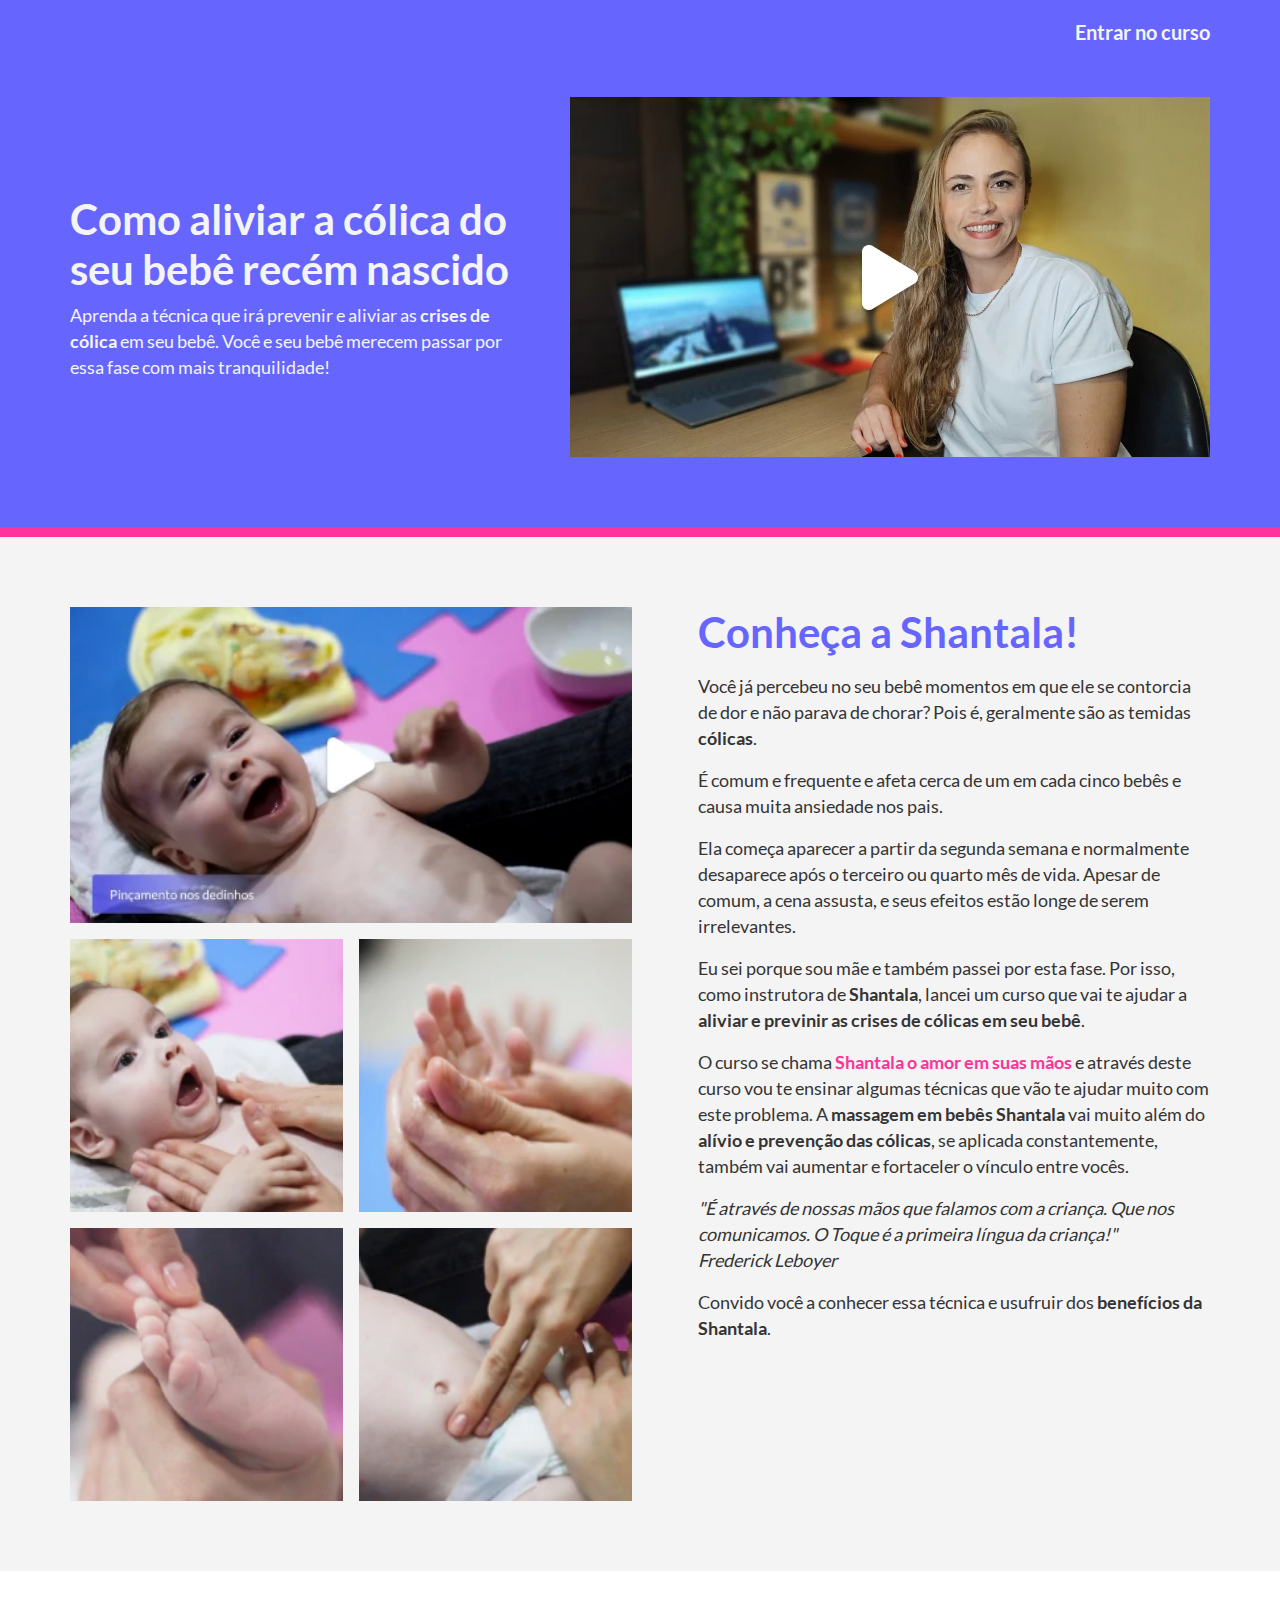
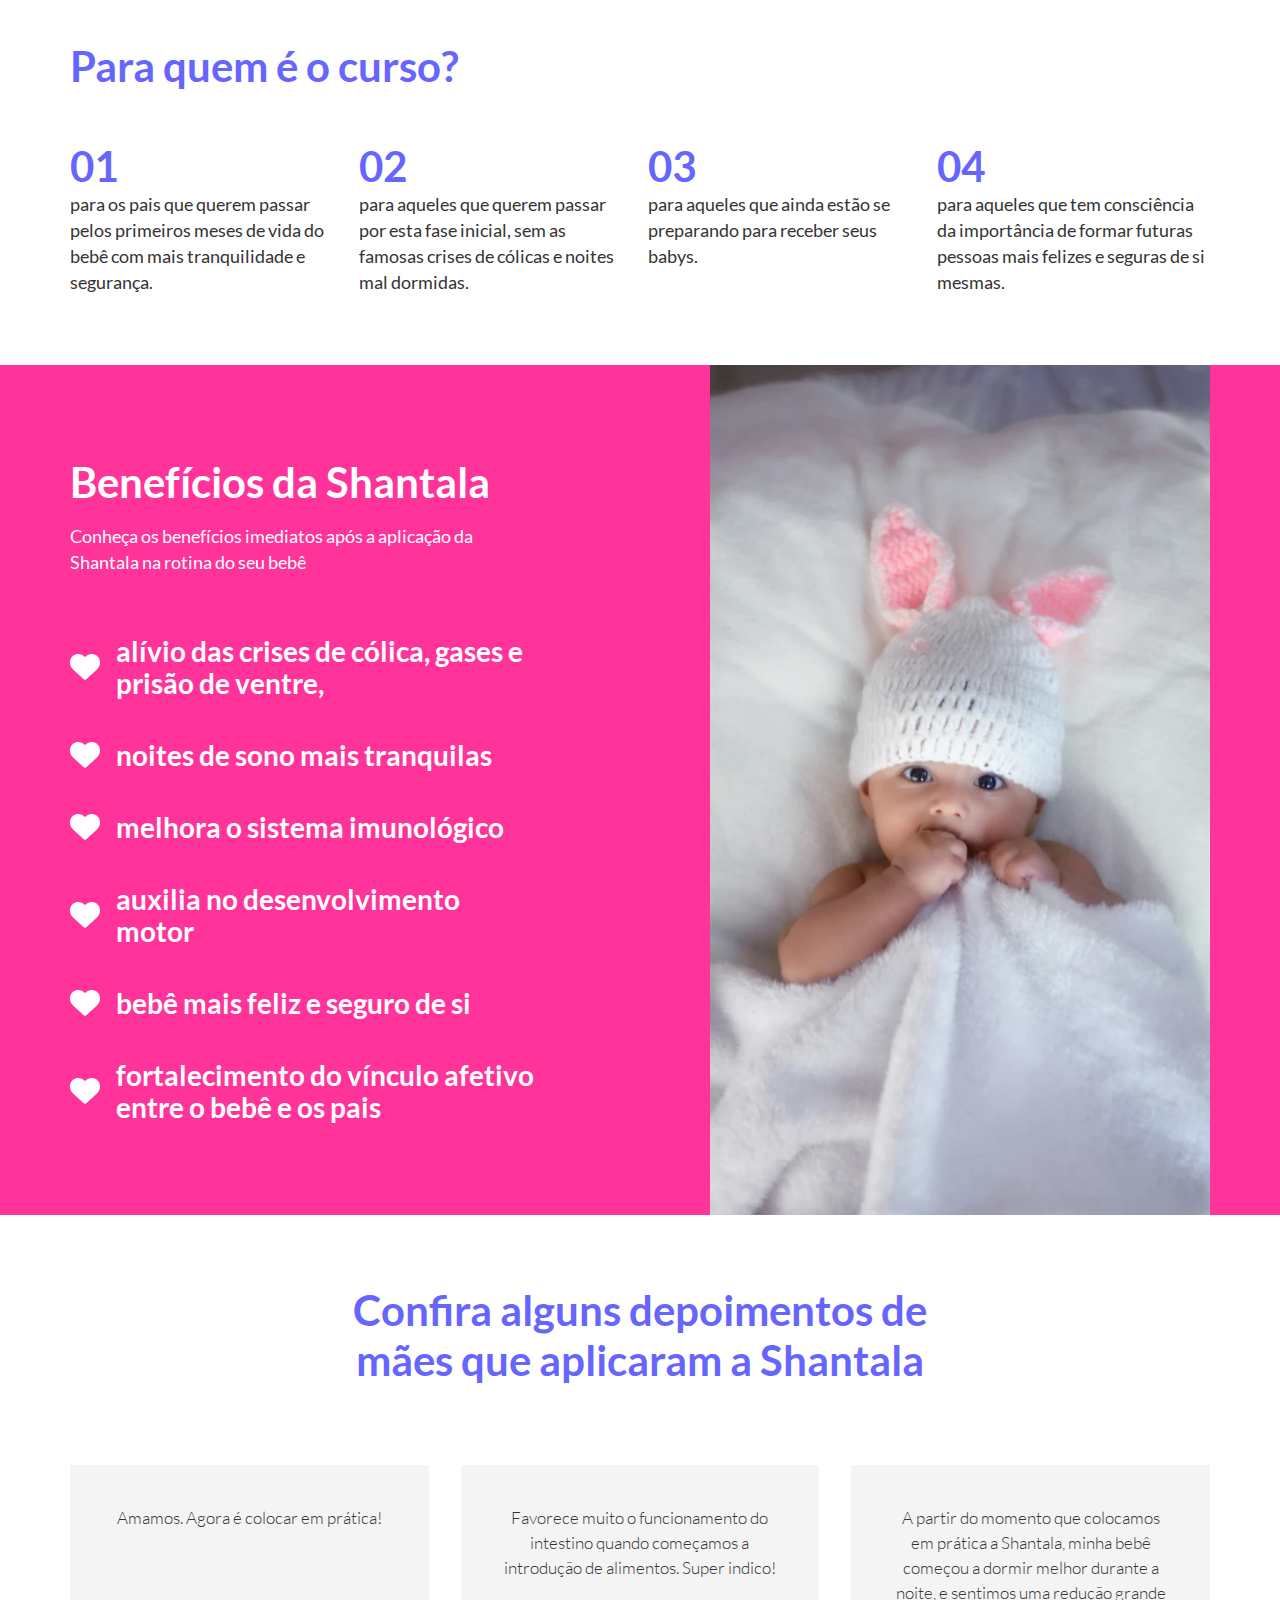
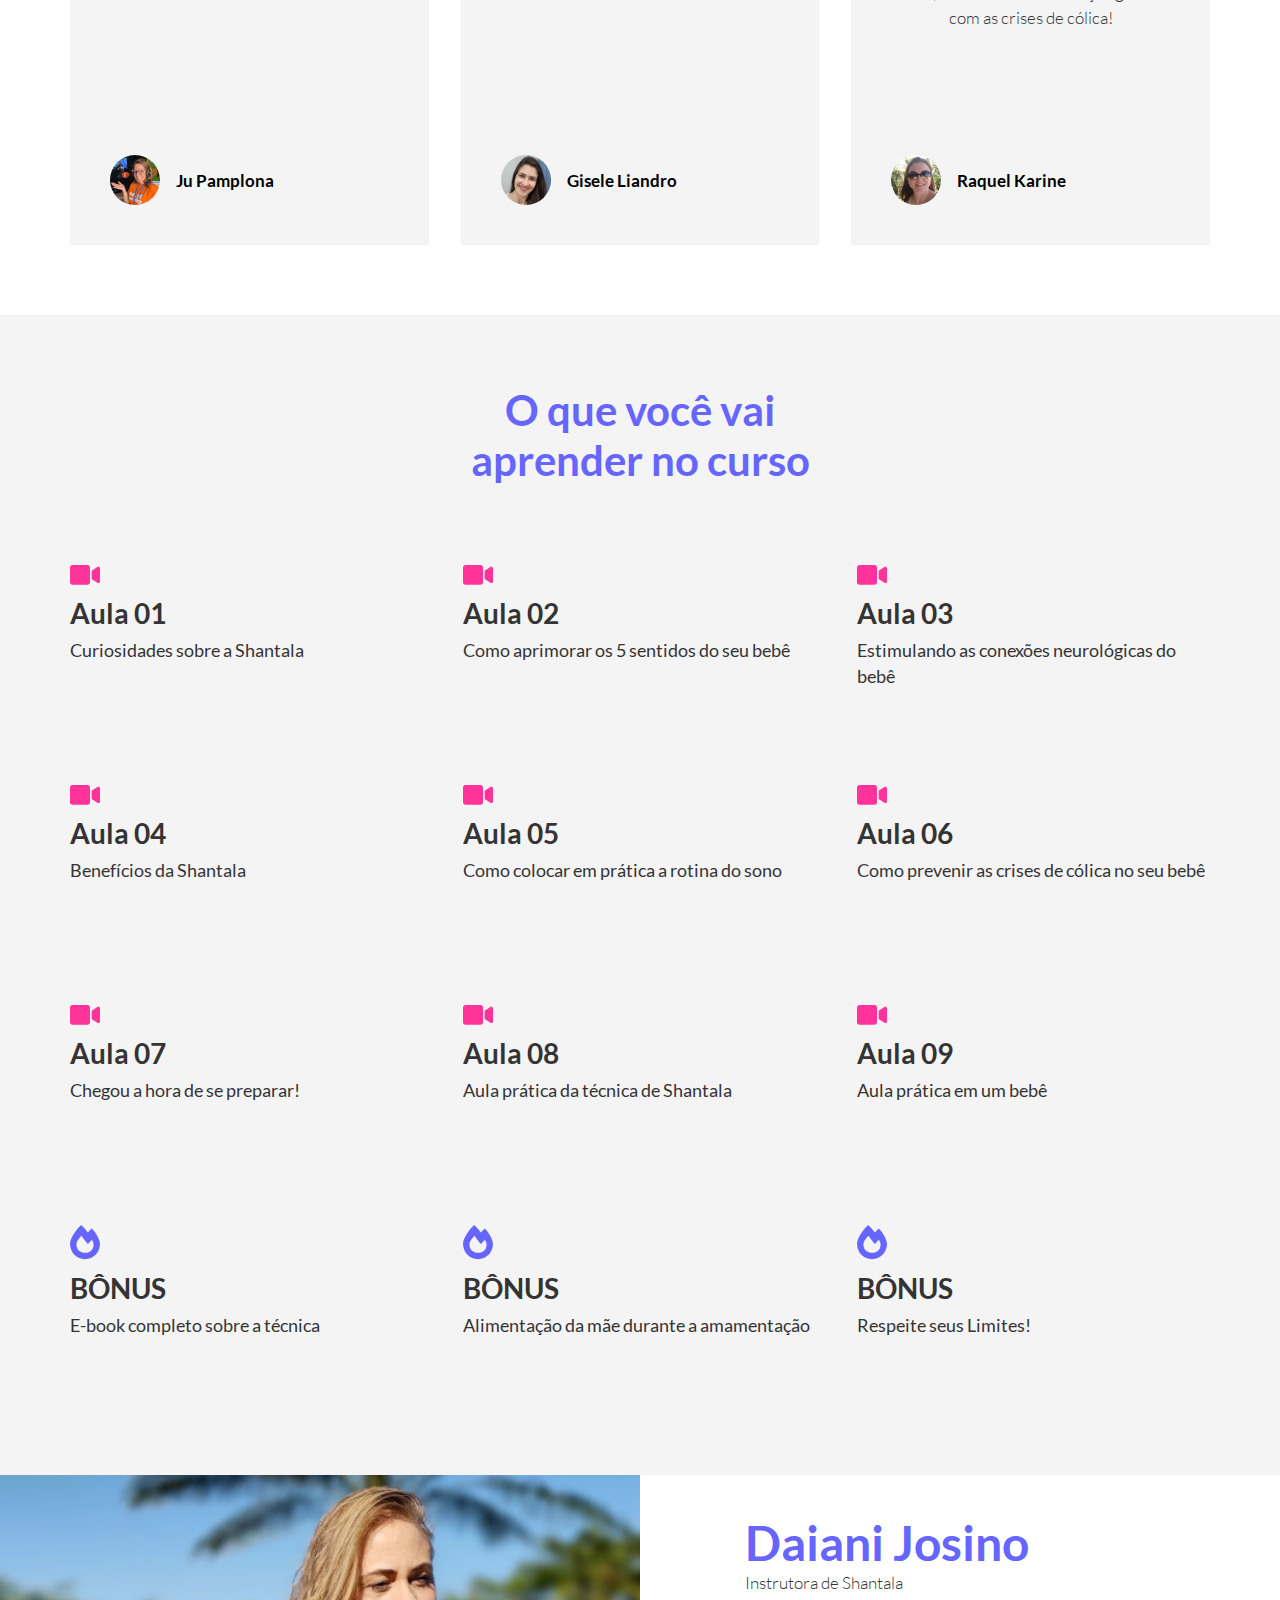
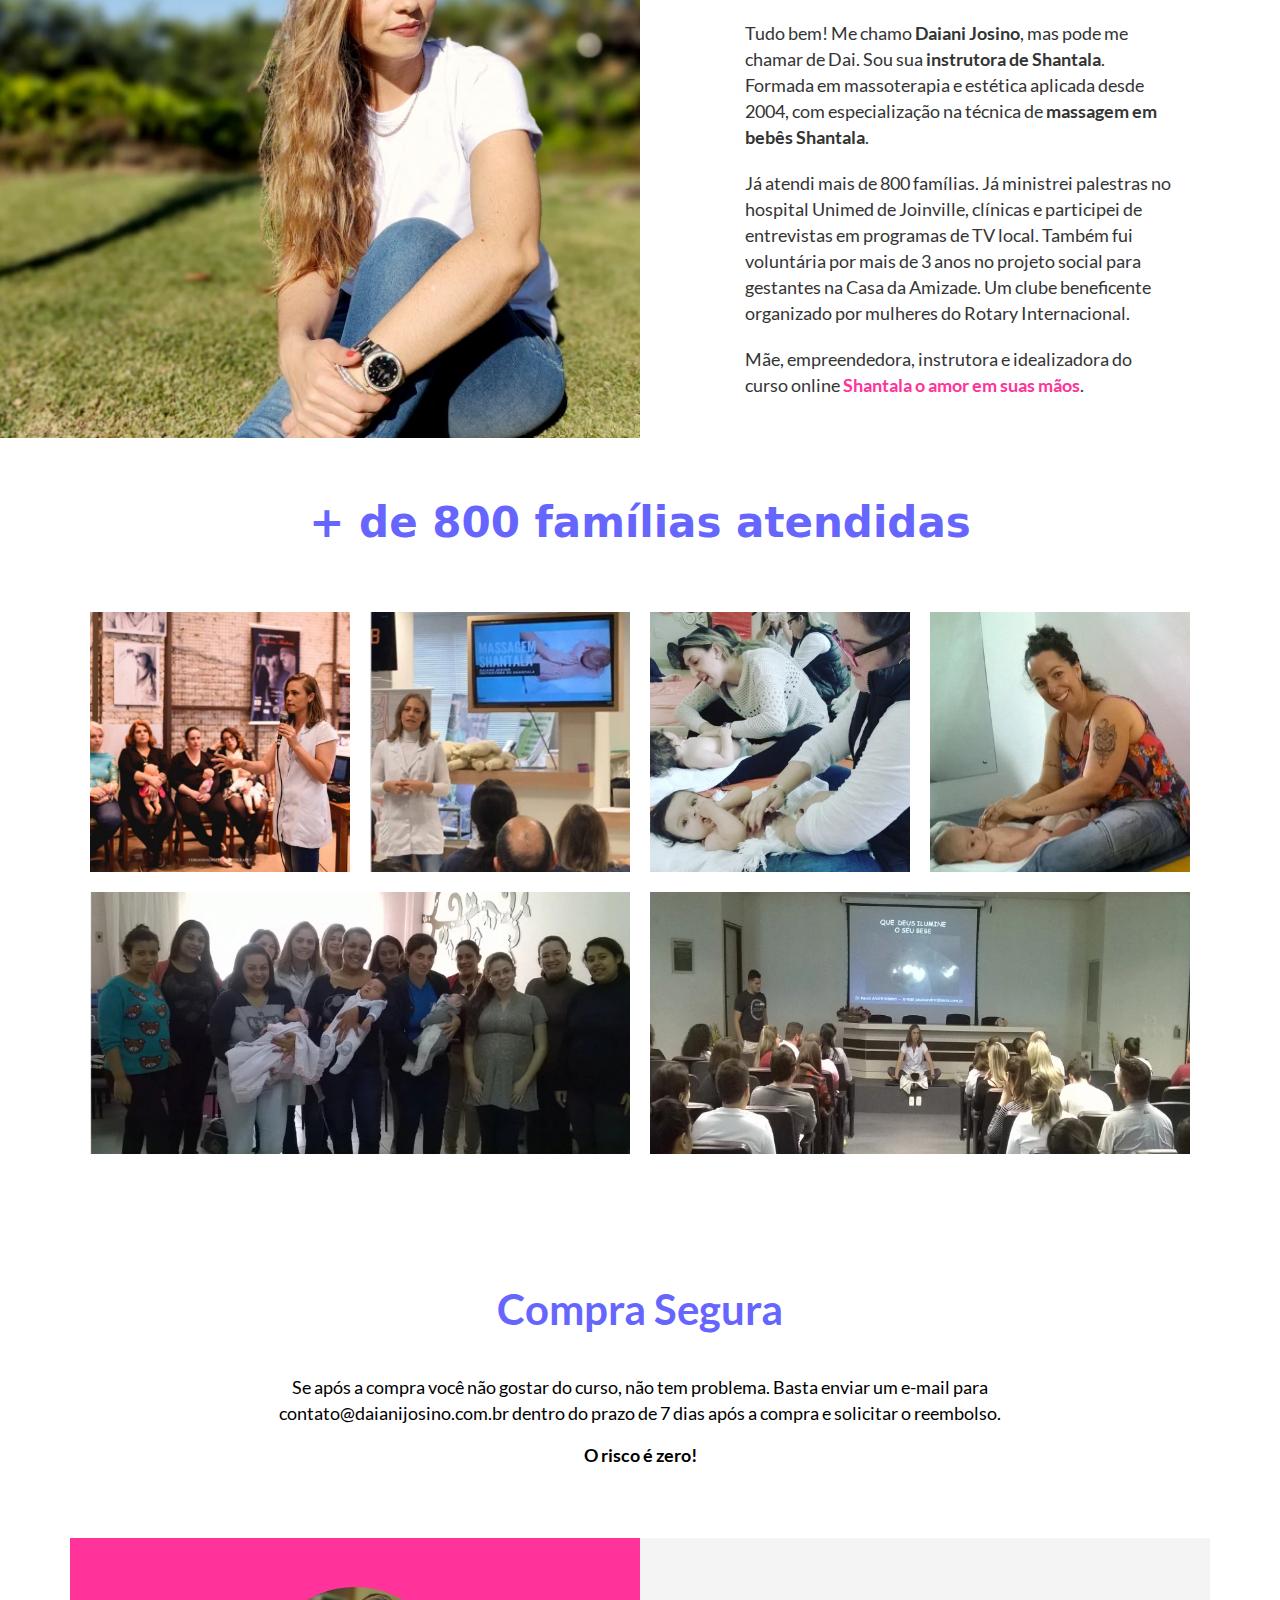
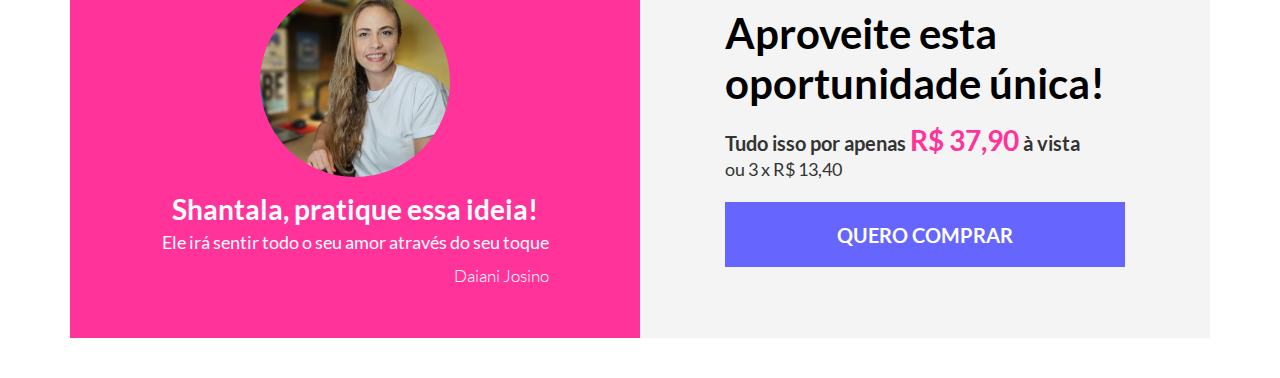
==== commit 893783d1: "Retirado os botoes extras de compra" ====
--- a/public/como-aliviar-a-colica-do-bebe/index.html
+++ b/public/como-aliviar-a-colica-do-bebe/index.html
@@ -97,7 +97,7 @@
             </div>
 
 
-            <div class="container max-w-screen-xl lg:flex lg:flex-row lg:flex-nowrap lg:justify-start">
+            <div class="container max-w-screen-xl lg:flex lg:flex-row lg:flex-nowrap lg:justify-start lg:items-center">
 
                 <div class="w-full lg:w-1/2 ">
 
@@ -105,15 +105,6 @@
                     <p class="theme-text-01 text-color04 mt-2 lg:max-w-[450px]">
                         Aprenda a técnica que irá prevenir e aliviar as <b>crises de cólica</b> em seu bebê. Você e seu bebê merecem passar por essa fase com mais tranquilidade!
                     </p>
-
-                    <!-- BOTÕES NO DESKTOP -->
-                    <div class="relative hidden lg:flex lg:flex-nowrap lg:flex-row lg:justify-start lg:items-center lg:gap-4 lg:mt-[30px] xl:mt-[60px]">
-
-                        <a class="theme-btn-01 bg-color06 text-color02" href="https://pay.kiwify.com.br/QVKIFoJ">
-                            <span>QUERO COMPRAR</span>
-                        </a>
-
-                    </div>
 
                 </div>
 
@@ -128,15 +119,6 @@
 
                 </div>
 
-                <!-- BOTÕES NO MOBILE -->
-                <div class="relative flex flex-col justify-start items-center gap-3 mt-[30px] md:flex-row md:gap-4 lg:hidden">
-
-                    <a class="theme-btn-01 bg-color06 text-color02 w-full" href="https://pay.kiwify.com.br/QVKIFoJ">
-                        <span>QUERO COMPRAR</span>
-                    </a>
-
-                </div>
-
             </div>
 
         </header>
@@ -176,7 +158,7 @@
                         <p>É comum e frequente e afeta cerca de um em cada cinco bebês e causa muita ansiedade nos pais.</p>
 
                         <p>
-                            Ela começa a aparecer a partir da segunda semana e normalmente desaparece após o terceiro ou quarto mês de vida.
+                            Ela começa aparecer a partir da segunda semana e normalmente desaparece após o terceiro ou quarto mês de vida.
                             Apesar de comum, a cena assusta, e seus efeitos estão longe de serem irrelevantes.
                         </p>
 
@@ -198,10 +180,6 @@
 
                         <p>
                             Convido você a conhecer essa técnica e usufruir dos <b>benefícios da Shantala</b>.
-                        </p>
-
-                        <p>
-                            <a class="text-color02 uppercase" href="#comprar"><b class="uppercase">QUERO FAZER O CURSO!</b></a>
                         </p>
 
                     </div>
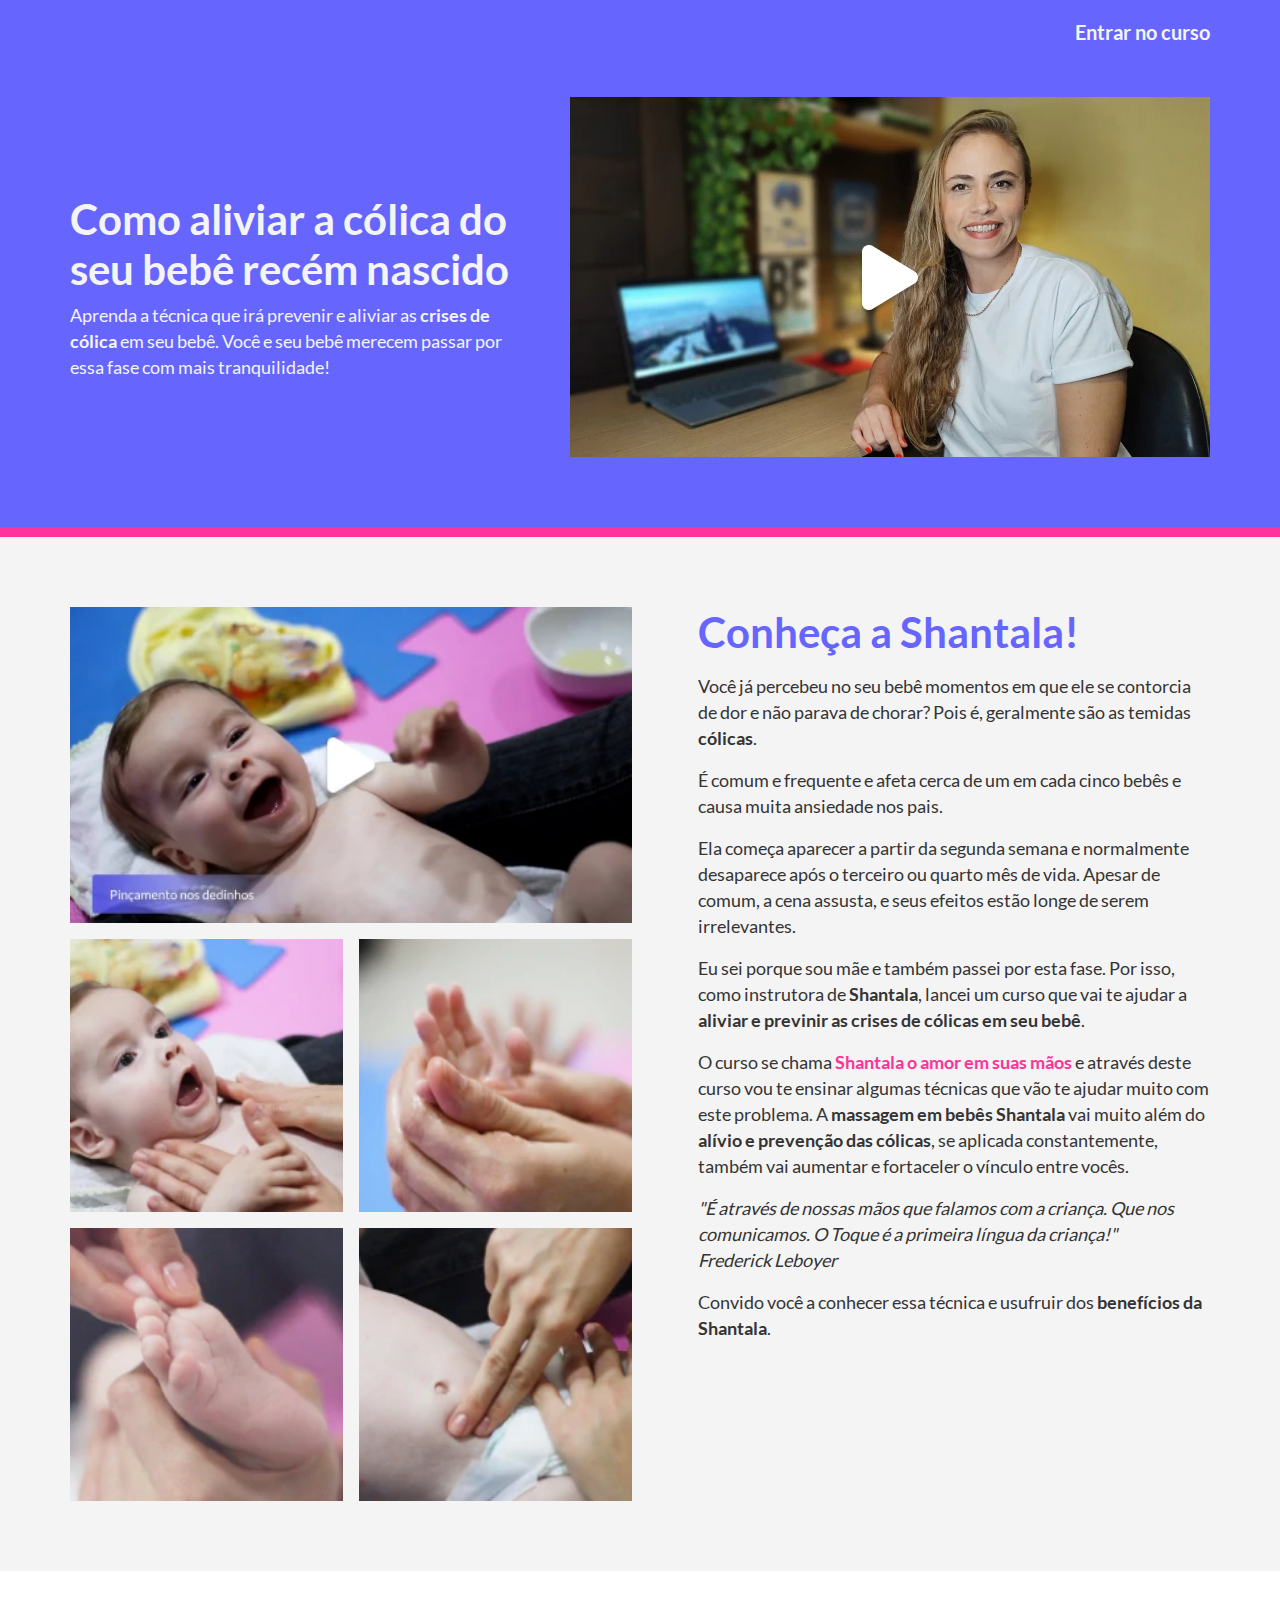
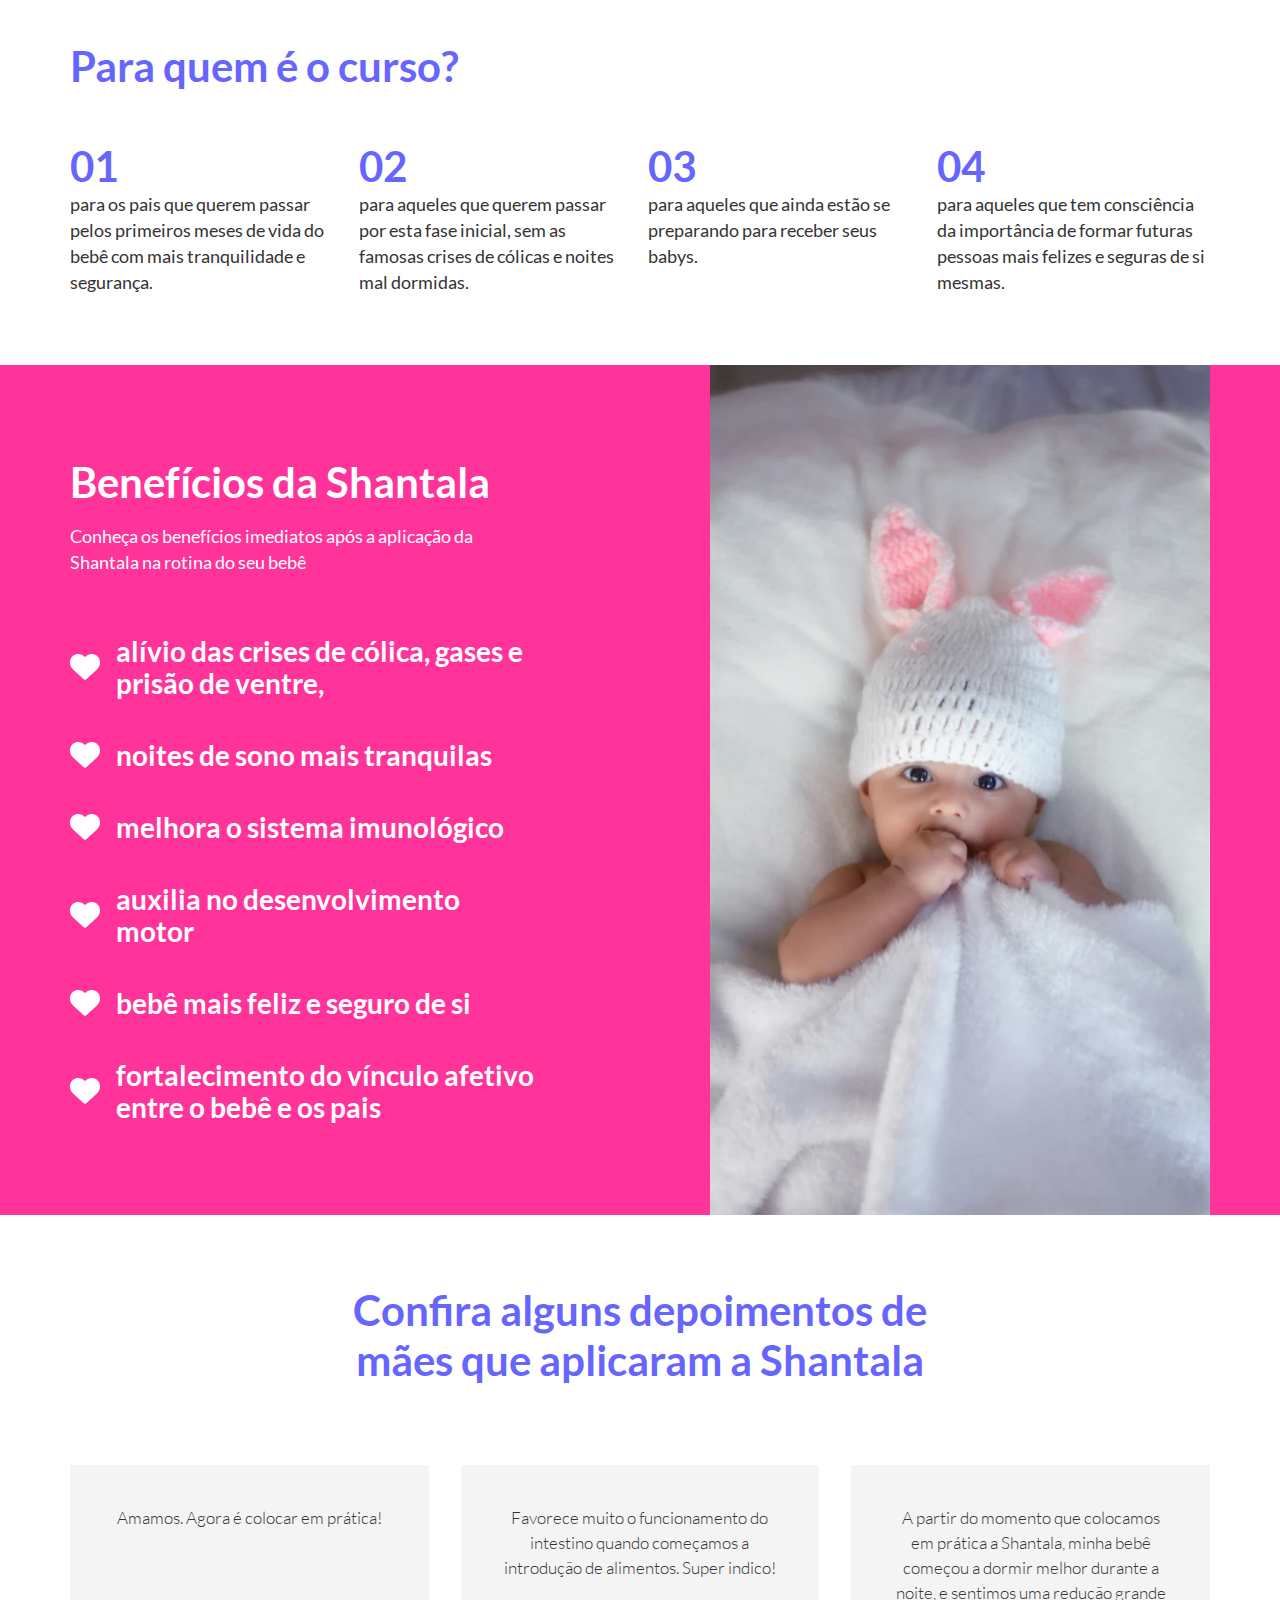
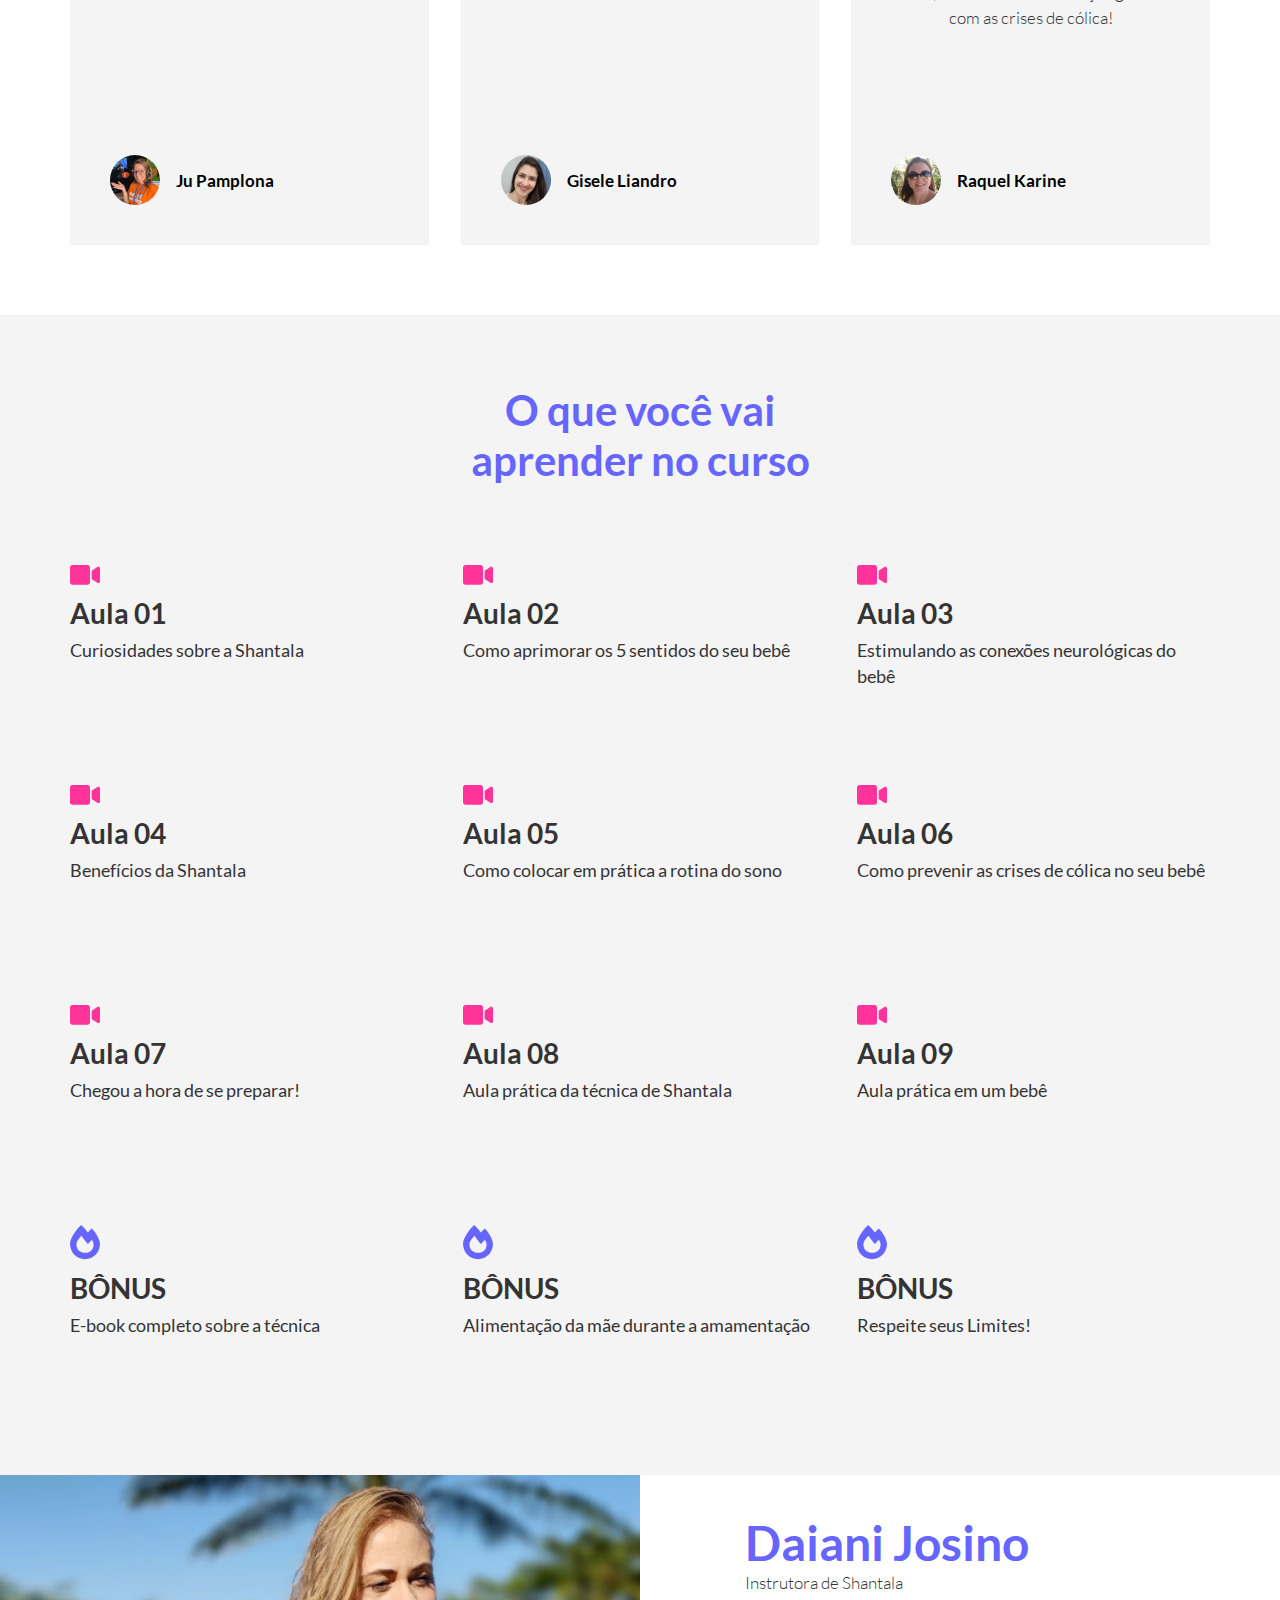
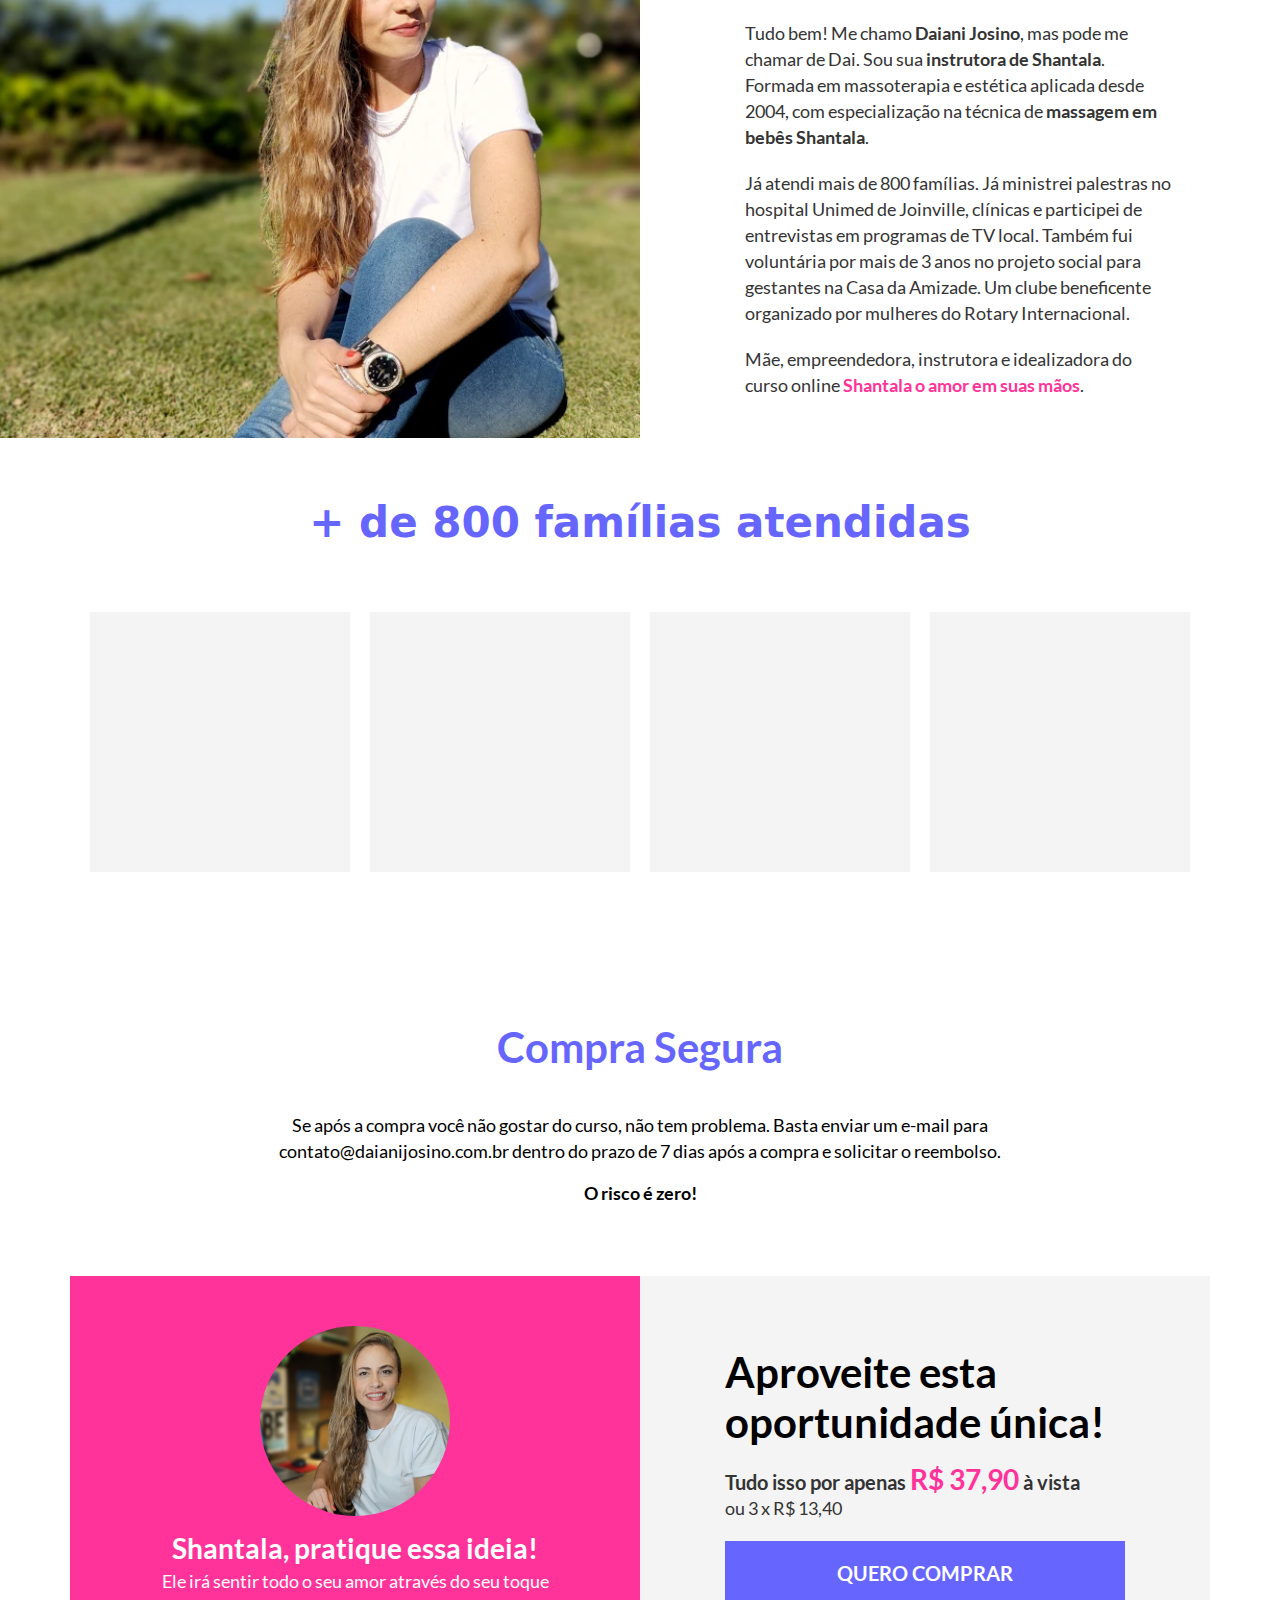
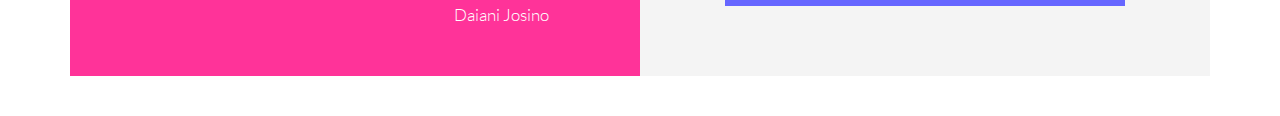
==== commit c9bf6eed: "aplicado lazy load" ====
--- a/public/como-aliviar-a-colica-do-bebe/index.html
+++ b/public/como-aliviar-a-colica-do-bebe/index.html
@@ -35,9 +35,594 @@
         <meta name="twitter:domain" content="https://cursos.daianijosino.com.br/como-aliviar-a-colica-do-bebe">
 
         <link rel="icon" type="image/x-icon" href="asset/img/favicon.png">
-        <link rel="stylesheet" href="asset/css/style.css?version=16">
+        <link rel="stylesheet" href="asset/css/style.css?version=18">
 
         <title>Como aliviar a cólica do bebê</title>
+
+    </head>
+    <body>
+
+
+        <!-- Header -->
+        <header class="theme-section bg-color01 border-b-[10px] border-color02 pt-[20px] ">
+
+
+            <div class="container max-w-screen-xl text-right mb-[50px]">
+                <a class="theme-title-04 text-color04" target="_blank" href="https://dashboard.kiwify.com.br/courses">Entrar no curso</a>
+            </div>
+
+
+            <div class="container max-w-screen-xl lg:flex lg:flex-row lg:flex-nowrap lg:justify-start lg:items-center">
+
+                <div class="w-full lg:w-1/2 ">
+
+                    <h1 class="theme-title-02 text-color04 mt-0 lg:mt-5 lg:max-w-[450px]" title="Como aliviar a cólica do bebê">Como aliviar a cólica do seu bebê recém nascido</h1>
+                    <p class="theme-text-01 text-color04 mt-2 lg:max-w-[450px]">
+                        Aprenda a técnica que irá prevenir e aliviar as <b>crises de cólica</b> em seu bebê. Você e seu bebê merecem passar por essa fase com mais tranquilidade!
+                    </p>
+
+                </div>
+
+                <div class="w-full my-5 md:flex md:flex-row lg:my-0 lg:w-1/2 lg:justify-end xl:w-[640px] xl:flex-shrink-0 " >
+
+                    <!-- Vídeo de venda -->
+                    <div id="video-venda" class="video w-full bg-color03">
+                        <a id="video-venda-click" href="#" title="Assistir vídeo sobre o curso">
+                            <img class="w-full" src="asset/img/thumb-video-venda.webp" alt="Assistir vídeo sobre o curso" loading="lazy">
+                        </a>
+                    </div>
+
+                </div>
+
+            </div>
+
+        </header>
+
+        <!-- Conheça a Shantala -->
+        <section id="conheca-a-shantala" class="theme-section bg-color04">
+
+            <div class="container w-full max-w-screen-xl flex flex-col items-start lg:flex lg:flex-row lg:flex-nowrap gap-4">
+
+                <div class="w-full order-2 grid grid-cols-2 gap-4 md:grid-cols-4 lg:order-1 lg:w-1/2 lg:grid-cols-2">
+
+                    <!-- vídeo -->
+                    <div id="video-conheca-shantala" class="relative bg-color03 w-full col-span-2 md:col-span-4 lg:col-span-2">
+                        <a id="video-conheca-shantala-click" href="#" title="Assistir vídeo sobre a técnica de masagem em bebê Shantala">
+                            <img class="w-full" src="asset/img/video-sobre-shantala.webp" alt="Vídeo sobre Shantala" loading="lazy">
+                        </a>
+                    </div>
+
+                    <img class="w-full" src="asset/img/galeria-01.webp" alt="Deslizamento no tórax" loading="lazy">
+
+                    <img class="w-full" src="asset/img/galeria-02.webp" alt="Deslizamento com os polegares" loading="lazy">
+
+                    <img class="w-full" src="asset/img/galeria-03.webp" alt="Pinçamento nos dedinhos" loading="lazy">
+
+                    <img class="w-full" src="asset/img/galeria-04.webp" alt="Movimento ao redor do umbigo" loading="lazy">
+
+
+                </div>
+
+                <div class="w-full order-1 lg:order-2 lg:w-1/2 xl:pl-[50px]">
+                    <h2 class="theme-title-02 text-color01 mb-4">Conheça a Shantala!</h2>
+
+                    <div class="theme-text-01 text-color03 flex flex-col gap-4">
+
+                        <p>Você já percebeu no seu bebê momentos em que ele se contorcia de dor e não parava de chorar? Pois é, geralmente são as temidas <b>cólicas</b>.</p>
+
+                        <p>É comum e frequente e afeta cerca de um em cada cinco bebês e causa muita ansiedade nos pais.</p>
+
+                        <p>
+                            Ela começa aparecer a partir da segunda semana e normalmente desaparece após o terceiro ou quarto mês de vida.
+                            Apesar de comum, a cena assusta, e seus efeitos estão longe de serem irrelevantes.
+                        </p>
+
+                        <p>
+                            Eu sei porque sou mãe e também passei por esta fase. Por isso, como instrutora de <b>Shantala</b>, 
+                            lancei um curso que vai te ajudar a <b>aliviar e previnir as crises de cólicas em seu bebê</b>.
+                        </p>
+
+                        <p>
+                            O curso se chama <b class="text-color02">Shantala o amor em suas mãos</b> e através deste curso vou te ensinar algumas técnicas que vão te ajudar muito com este problema.
+                            A <b>massagem em bebês Shantala</b> vai muito além do <b>alívio e prevenção das cólicas</b>, se aplicada constantemente, também vai aumentar e fortaceler o vínculo entre vocês.
+                        </p>
+
+                        <cite>
+                            "É através de nossas mãos que falamos com a criança. Que nos comunicamos. O Toque é a primeira língua da criança!"
+                            <br>
+                            <span>Frederick Leboyer</span>
+                        </cite>
+
+                        <p>
+                            Convido você a conhecer essa técnica e usufruir dos <b>benefícios da Shantala</b>.
+                        </p>
+
+                    </div>
+
+                </div>
+
+            </div>
+
+        </section>
+
+        <!-- Para quem é o curso -->
+        <section class="theme-section bg-color06">
+
+            <div class="container max-w-screen-xl">
+                <h2 class="theme-title-02 text-color01">Para quem é o curso?</h2>
+
+                <div class="relative mt-[50px] grid grid-cols-1 gap-10 lg:grid-cols-4 lg:gap-4">
+
+                    <div class="relative w-full">
+                        <h4 class="theme-title-02 text-color01">01</h4>
+                        <p class="theme-text-01 text-color03">para os pais que querem passar pelos primeiros meses de vida do bebê com mais tranquilidade e segurança.</p>
+                    </div>
+
+                    <div class="relative w-full">
+                        <h4 class="theme-title-02 text-color01">02</h4>
+                        <p class="theme-text-01 text-color03">para aqueles que querem passar por esta fase inicial, sem as famosas crises de cólicas e noites mal dormidas.</p>
+                    </div>
+
+                    <div class="relative w-full">
+                        <h4 class="theme-title-02 text-color01">03</h4>
+                        <p class="theme-text-01 text-color03">para aqueles que ainda estão se preparando para receber seus babys.</p>
+                    </div>
+
+                    <div class="relative w-full">
+                        <h4 class="theme-title-02 text-color01">04</h4>
+                        <p class="theme-text-01 text-color03">para aqueles que tem consciência da importância de formar futuras pessoas mais felizes e seguras de si mesmas.</p>
+                    </div>
+
+                </div>
+
+            </div>
+
+        </section>
+
+        <!-- Benefícios -->
+        <section class="relative bg-color02 w-full h-auto ">
+            <div class="container max-w-screen-xl flex flex-row flex-nowrap justify-between xl:min-h-[850px] ">
+
+                <div class="relative flex flex-col justify-center px-[20px] py-[30px] lg:w-1/2 xl:p-0 ">
+                    <h2 class="theme-title-02 text-color06">Benefícios da Shantala</h2>
+                    <p class="theme-text-01 text-color06 mt-4 lg:max-w-[470px]">Conheça os benefícios imediatos após a aplicação da Shantala na rotina do seu bebê</p>
+
+                    <!-- Lista de benefícios -->
+                    <div class="flex flex-col gap-10 mt-[60px] lg:max-w-[470px] ">
+
+                        <!-- item -->
+                        <div class="relative flex flex-row flex-nowrap justify-start items-center">
+
+                            <div>
+                                <svg class="mr-4" width="30" height="26" viewBox="0 0 30 26" fill="none" xmlns="http://www.w3.org/2000/svg">
+                                    <path fill="white" d="M0 8.71568V8.37584C0 4.28014 2.96016 0.786778 6.99609 0.114121C9.61523 -0.330605 12.3867 0.540098 14.2969 2.45318L15 3.15514L15.6504 2.45318C17.6133 0.540098 20.332 -0.330605 23.0039 0.114121C27.041 0.786778 30 4.28014 30 8.37584V8.71568C30 11.1473 28.9922 13.4735 27.2109 15.1317L16.623 25.0165C16.1836 25.4266 15.6035 25.6551 15 25.6551C14.3965 25.6551 13.8164 25.4266 13.377 25.0165L2.78848 15.1317C1.00957 13.4735 1.75781e-05 11.1473 1.75781e-05 8.71568H0Z" />
+                                </svg>
+                            </div>
+
+                            <span class="theme-title-03 text-color06">alívio das crises de cólica, gases e prisão de ventre,</span>
+                        </div>
+
+                        <!-- item -->
+                        <div class="relative flex flex-row flex-nowrap justify-start items-center">
+
+                            <div>
+                                <svg class="mr-4" width="30" height="26" viewBox="0 0 30 26" fill="none" xmlns="http://www.w3.org/2000/svg">
+                                    <path fill="white" d="M0 8.71568V8.37584C0 4.28014 2.96016 0.786778 6.99609 0.114121C9.61523 -0.330605 12.3867 0.540098 14.2969 2.45318L15 3.15514L15.6504 2.45318C17.6133 0.540098 20.332 -0.330605 23.0039 0.114121C27.041 0.786778 30 4.28014 30 8.37584V8.71568C30 11.1473 28.9922 13.4735 27.2109 15.1317L16.623 25.0165C16.1836 25.4266 15.6035 25.6551 15 25.6551C14.3965 25.6551 13.8164 25.4266 13.377 25.0165L2.78848 15.1317C1.00957 13.4735 1.75781e-05 11.1473 1.75781e-05 8.71568H0Z" />
+                                </svg>
+                            </div>
+
+                            <span class="theme-title-03 text-color06">noites de sono mais tranquilas</span>
+                        </div>
+
+                        <!-- item -->
+                        <div class="relative flex flex-row flex-nowrap justify-start items-center">
+
+                            <div>
+                                <svg class="mr-4" width="30" height="26" viewBox="0 0 30 26" fill="none" xmlns="http://www.w3.org/2000/svg">
+                                    <path fill="white" d="M0 8.71568V8.37584C0 4.28014 2.96016 0.786778 6.99609 0.114121C9.61523 -0.330605 12.3867 0.540098 14.2969 2.45318L15 3.15514L15.6504 2.45318C17.6133 0.540098 20.332 -0.330605 23.0039 0.114121C27.041 0.786778 30 4.28014 30 8.37584V8.71568C30 11.1473 28.9922 13.4735 27.2109 15.1317L16.623 25.0165C16.1836 25.4266 15.6035 25.6551 15 25.6551C14.3965 25.6551 13.8164 25.4266 13.377 25.0165L2.78848 15.1317C1.00957 13.4735 1.75781e-05 11.1473 1.75781e-05 8.71568H0Z" />
+                                </svg>
+                            </div>
+
+                            <span class="theme-title-03 text-color06">melhora o sistema imunológico</span>
+                        </div>
+
+                        <!-- item -->
+                        <div class="relative flex flex-row flex-nowrap justify-start items-center">
+
+                            <div>
+                                <svg class="mr-4" width="30" height="26" viewBox="0 0 30 26" fill="none" xmlns="http://www.w3.org/2000/svg">
+                                    <path fill="white" d="M0 8.71568V8.37584C0 4.28014 2.96016 0.786778 6.99609 0.114121C9.61523 -0.330605 12.3867 0.540098 14.2969 2.45318L15 3.15514L15.6504 2.45318C17.6133 0.540098 20.332 -0.330605 23.0039 0.114121C27.041 0.786778 30 4.28014 30 8.37584V8.71568C30 11.1473 28.9922 13.4735 27.2109 15.1317L16.623 25.0165C16.1836 25.4266 15.6035 25.6551 15 25.6551C14.3965 25.6551 13.8164 25.4266 13.377 25.0165L2.78848 15.1317C1.00957 13.4735 1.75781e-05 11.1473 1.75781e-05 8.71568H0Z" />
+                                </svg>
+                            </div>
+
+                            <span class="theme-title-03 text-color06">auxilia no desenvolvimento motor</span>
+                        </div>
+
+                        <!-- item -->
+                        <div class="relative flex flex-row flex-nowrap justify-start items-center">
+
+                            <div>
+                                <svg class="mr-4" width="30" height="26" viewBox="0 0 30 26" fill="none" xmlns="http://www.w3.org/2000/svg">
+                                    <path fill="white" d="M0 8.71568V8.37584C0 4.28014 2.96016 0.786778 6.99609 0.114121C9.61523 -0.330605 12.3867 0.540098 14.2969 2.45318L15 3.15514L15.6504 2.45318C17.6133 0.540098 20.332 -0.330605 23.0039 0.114121C27.041 0.786778 30 4.28014 30 8.37584V8.71568C30 11.1473 28.9922 13.4735 27.2109 15.1317L16.623 25.0165C16.1836 25.4266 15.6035 25.6551 15 25.6551C14.3965 25.6551 13.8164 25.4266 13.377 25.0165L2.78848 15.1317C1.00957 13.4735 1.75781e-05 11.1473 1.75781e-05 8.71568H0Z" />
+                                </svg>
+                            </div>
+
+                            <span class="theme-title-03 text-color06">bebê mais feliz e seguro de si</span>
+                        </div>
+
+                        <!-- item -->
+                        <div class="relative flex flex-row flex-nowrap justify-start items-center">
+
+                            <div>
+                                <svg class="mr-4" width="30" height="26" viewBox="0 0 30 26" fill="none" xmlns="http://www.w3.org/2000/svg">
+                                    <path fill="white" d="M0 8.71568V8.37584C0 4.28014 2.96016 0.786778 6.99609 0.114121C9.61523 -0.330605 12.3867 0.540098 14.2969 2.45318L15 3.15514L15.6504 2.45318C17.6133 0.540098 20.332 -0.330605 23.0039 0.114121C27.041 0.786778 30 4.28014 30 8.37584V8.71568C30 11.1473 28.9922 13.4735 27.2109 15.1317L16.623 25.0165C16.1836 25.4266 15.6035 25.6551 15 25.6551C14.3965 25.6551 13.8164 25.4266 13.377 25.0165L2.78848 15.1317C1.00957 13.4735 1.75781e-05 11.1473 1.75781e-05 8.71568H0Z" />
+                                </svg>
+                            </div>
+
+                            <span class="theme-title-03 text-color06">fortalecimento do vínculo afetivo entre o bebê e os pais</span>
+                        </div>
+
+                    </div>
+
+                </div>
+
+                <!-- Imagem dos beneficios da shantala -->
+                <div class="hidden relative lg:flex lg:w-1/2 flex-shrink-0 bg-no-repeat bg-top bg-cover bg-[url('../img/beneficios-da-shantala.webp')] xl:w-[500px] " title="Benefícios da Shantala"></div>
+
+            </div>
+        </section>
+
+
+        <!-- Depoimentos -->
+        <section class="theme-section bg-color06">
+            <div class="container max-w-screen-xl">
+                <h2 class="theme-title-02 max-w-[660px] text-color01 text-center mx-auto">Confira alguns depoimentos de mães que aplicaram a Shantala</h2>
+
+                <!-- Lista de comentários -->
+                <div class="relative mt-10 grid grid-cols-1 gap-8 md:grid-cols-2 lg:grid-cols-3 lg:mt-20">
+
+                    <div class="relative flex flex-col justify-between bg-color04 p-10 gap-6 lg:min-h-[380px]">
+                        <p class="theme-text-02 text-color03 text-center">Amamos. Agora é colocar em prática!</p>
+
+                        <div class="relative flex flex-row flex-nowrap justify-start items-center">
+                            <div class="relative rounded-full w-[50px] h-[50px] bg-color01 flex-shrink-0 mr-4 bg-top bg-no-repeat bg-cover bg-[url('../img/ju-pamplona.webp')] "></div>
+                            <h4 class="theme-text-02 font-bold">Ju Pamplona</h4>
+                        </div>
+
+                    </div>
+
+                    <div class="relative flex flex-col justify-between bg-color04 p-10 gap-6 lg:min-h-[380px]">
+                        <p class="theme-text-02 text-color03 text-center">Favorece muito o funcionamento do intestino quando começamos a introdução de alimentos. Super indico!</p>
+
+                        <div class="relative flex flex-row flex-nowrap justify-start items-center">
+                            <div class="relative rounded-full w-[50px] h-[50px] bg-color01 flex-shrink-0 mr-4  bg-top bg-no-repeat bg-cover bg-[url('../img/gisele.webp')]"></div>
+                            <h4 class="theme-text-02 font-bold">Gisele Liandro</h4>
+                        </div>
+                    </div>
+
+                    <div class="relative flex flex-col justify-between bg-color04 p-10 gap-6 md:col-span-2 lg: lg:col-span-1 lg:min-h-[380px]">
+                        <p class="theme-text-02 text-color03 text-center">A partir do momento que colocamos em prática a Shantala, minha bebê começou a dormir melhor durante a noite, e sentimos uma redução grande com as crises de cólica!</p>
+
+                        <div class="relative flex flex-row flex-nowrap justify-start items-center">
+                            <div class="relative rounded-full w-[50px] h-[50px] bg-color01 flex-shrink-0 mr-4  bg-top bg-no-repeat bg-cover bg-[url('../img/raquel.webp')]"></div>
+                            <h4 class="theme-text-02 font-bold">Raquel Karine</h4>
+                        </div>
+                    </div>
+
+                </div>
+
+            </div>
+        </section>
+
+        <!-- O curso -->
+        <section class="theme-section bg-color04">
+            <div class="container max-w-screen-xl">
+                <h2 class="theme-title-02 text-color01 text-center w-full mx-auto md:max-w-[375px]">O que você vai aprender no curso</h2>
+
+                <!-- Lista de capítulos -->
+                <div class="relative mt-20 grid grid-cols-2 gap-5 lg:grid-cols-3 lg:gap-10">
+
+                    <!-- Aula 01 -->
+                    <div class="relative min-h-[180px]">
+                        <div>
+                            <svg width="30" height="20" viewBox="0 0 30 20" fill="none" xmlns="http://www.w3.org/2000/svg">
+                                <path fill="#FF3399" d="M20 2.46305V17.2414C20 18.6017 18.8807 19.7044 17.5 19.7044H2.5C1.11927 19.7044 0 18.6017 0 17.2414V2.46305C0 1.10273 1.11927 0 2.5 0H17.5C18.8802 0 20 1.10273 20 2.46305ZM30 3.25842V16.4409C30 17.7494 28.4807 18.5134 27.3755 17.7643L21.6667 13.8906V5.81383L27.375 1.93658C28.4844 1.18688 30 1.95505 30 3.25842Z" />
+                            </svg>
+                        </div>
+
+                        <h2 class="theme-title-03 text-color03 mt-3">Aula 01</h2>
+                        <p class="theme-text-01 text-color03 mt-2">Curiosidades sobre a Shantala</p>
+
+                    </div>
+
+                    <!-- Aula 02 -->
+                    <div class="relative min-h-[180px]">
+                        <div>
+                            <svg width="30" height="20" viewBox="0 0 30 20" fill="none" xmlns="http://www.w3.org/2000/svg">
+                                <path fill="#FF3399" d="M20 2.46305V17.2414C20 18.6017 18.8807 19.7044 17.5 19.7044H2.5C1.11927 19.7044 0 18.6017 0 17.2414V2.46305C0 1.10273 1.11927 0 2.5 0H17.5C18.8802 0 20 1.10273 20 2.46305ZM30 3.25842V16.4409C30 17.7494 28.4807 18.5134 27.3755 17.7643L21.6667 13.8906V5.81383L27.375 1.93658C28.4844 1.18688 30 1.95505 30 3.25842Z" />
+                            </svg>
+                        </div>
+
+                        <h2 class="theme-title-03 text-color03 mt-3">Aula 02</h2>
+                        <p class="theme-text-01 text-color03 mt-2">Como aprimorar os 5 sentidos do seu bebê</p>
+
+                    </div>
+
+                    <!-- Aula 03 -->
+                    <div class="relative min-h-[180px]">
+                        <div>
+                            <svg width="30" height="20" viewBox="0 0 30 20" fill="none" xmlns="http://www.w3.org/2000/svg">
+                                <path fill="#FF3399" d="M20 2.46305V17.2414C20 18.6017 18.8807 19.7044 17.5 19.7044H2.5C1.11927 19.7044 0 18.6017 0 17.2414V2.46305C0 1.10273 1.11927 0 2.5 0H17.5C18.8802 0 20 1.10273 20 2.46305ZM30 3.25842V16.4409C30 17.7494 28.4807 18.5134 27.3755 17.7643L21.6667 13.8906V5.81383L27.375 1.93658C28.4844 1.18688 30 1.95505 30 3.25842Z" />
+                            </svg>
+                        </div>
+
+                        <h2 class="theme-title-03 text-color03 mt-3">Aula 03</h2>
+                        <p class="theme-text-01 text-color03 mt-2">Estimulando as conexões neurológicas do bebê</p>
+
+                    </div>
+
+                    <!-- Aula 04 -->
+                    <div class="relative min-h-[180px]">
+                        <div>
+                            <svg width="30" height="20" viewBox="0 0 30 20" fill="none" xmlns="http://www.w3.org/2000/svg">
+                                <path fill="#FF3399" d="M20 2.46305V17.2414C20 18.6017 18.8807 19.7044 17.5 19.7044H2.5C1.11927 19.7044 0 18.6017 0 17.2414V2.46305C0 1.10273 1.11927 0 2.5 0H17.5C18.8802 0 20 1.10273 20 2.46305ZM30 3.25842V16.4409C30 17.7494 28.4807 18.5134 27.3755 17.7643L21.6667 13.8906V5.81383L27.375 1.93658C28.4844 1.18688 30 1.95505 30 3.25842Z" />
+                            </svg>
+                        </div>
+
+                        <h2 class="theme-title-03 text-color03 mt-3">Aula 04</h2>
+                        <p class="theme-text-01 text-color03 mt-2">Benefícios da Shantala</p>
+
+                    </div>
+
+
+                    <!-- Aula 05 -->
+                    <div class="relative min-h-[180px]">
+                        <div>
+                            <svg width="30" height="20" viewBox="0 0 30 20" fill="none" xmlns="http://www.w3.org/2000/svg">
+                                <path fill="#FF3399" d="M20 2.46305V17.2414C20 18.6017 18.8807 19.7044 17.5 19.7044H2.5C1.11927 19.7044 0 18.6017 0 17.2414V2.46305C0 1.10273 1.11927 0 2.5 0H17.5C18.8802 0 20 1.10273 20 2.46305ZM30 3.25842V16.4409C30 17.7494 28.4807 18.5134 27.3755 17.7643L21.6667 13.8906V5.81383L27.375 1.93658C28.4844 1.18688 30 1.95505 30 3.25842Z" />
+                            </svg>
+                        </div>
+
+                        <h2 class="theme-title-03 text-color03 mt-3">Aula 05</h2>
+                        <p class="theme-text-01 text-color03 mt-2">Como colocar em prática a rotina do sono</p>
+
+                    </div>
+
+                    <!-- Aula 06 -->
+                    <div class="relative min-h-[180px]">
+                        <div>
+                            <svg width="30" height="20" viewBox="0 0 30 20" fill="none" xmlns="http://www.w3.org/2000/svg">
+                                <path fill="#FF3399" d="M20 2.46305V17.2414C20 18.6017 18.8807 19.7044 17.5 19.7044H2.5C1.11927 19.7044 0 18.6017 0 17.2414V2.46305C0 1.10273 1.11927 0 2.5 0H17.5C18.8802 0 20 1.10273 20 2.46305ZM30 3.25842V16.4409C30 17.7494 28.4807 18.5134 27.3755 17.7643L21.6667 13.8906V5.81383L27.375 1.93658C28.4844 1.18688 30 1.95505 30 3.25842Z" />
+                            </svg>
+                        </div>
+
+                        <h2 class="theme-title-03 text-color03 mt-3">Aula 06</h2>
+                        <p class="theme-text-01 text-color03 mt-2">Como prevenir as crises de cólica no seu bebê</p>
+
+                    </div>
+
+
+                    <!-- Aula 07 -->
+                    <div class="relative min-h-[180px]">
+                        <div>
+                            <svg width="30" height="20" viewBox="0 0 30 20" fill="none" xmlns="http://www.w3.org/2000/svg">
+                                <path fill="#FF3399" d="M20 2.46305V17.2414C20 18.6017 18.8807 19.7044 17.5 19.7044H2.5C1.11927 19.7044 0 18.6017 0 17.2414V2.46305C0 1.10273 1.11927 0 2.5 0H17.5C18.8802 0 20 1.10273 20 2.46305ZM30 3.25842V16.4409C30 17.7494 28.4807 18.5134 27.3755 17.7643L21.6667 13.8906V5.81383L27.375 1.93658C28.4844 1.18688 30 1.95505 30 3.25842Z" />
+                            </svg>
+                        </div>
+
+                        <h2 class="theme-title-03 text-color03 mt-3">Aula 07</h2>
+                        <p class="theme-text-01 text-color03 mt-2">Chegou a hora de se preparar!</p>
+
+                    </div>
+
+
+                    <!-- Aula 08 -->
+                    <div class="relative min-h-[180px]">
+                        <div>
+                            <svg width="30" height="20" viewBox="0 0 30 20" fill="none" xmlns="http://www.w3.org/2000/svg">
+                                <path fill="#FF3399" d="M20 2.46305V17.2414C20 18.6017 18.8807 19.7044 17.5 19.7044H2.5C1.11927 19.7044 0 18.6017 0 17.2414V2.46305C0 1.10273 1.11927 0 2.5 0H17.5C18.8802 0 20 1.10273 20 2.46305ZM30 3.25842V16.4409C30 17.7494 28.4807 18.5134 27.3755 17.7643L21.6667 13.8906V5.81383L27.375 1.93658C28.4844 1.18688 30 1.95505 30 3.25842Z" />
+                            </svg>
+                        </div>
+
+                        <h2 class="theme-title-03 text-color03 mt-3">Aula 08</h2>
+                        <p class="theme-text-01 text-color03 mt-2">Aula prática da técnica de Shantala</p>
+
+                    </div>
+
+
+                    <!-- Aula 09 -->
+                    <div class="relative min-h-[180px]">
+                        <div>
+                            <svg width="30" height="20" viewBox="0 0 30 20" fill="none" xmlns="http://www.w3.org/2000/svg">
+                                <path fill="#FF3399" d="M20 2.46305V17.2414C20 18.6017 18.8807 19.7044 17.5 19.7044H2.5C1.11927 19.7044 0 18.6017 0 17.2414V2.46305C0 1.10273 1.11927 0 2.5 0H17.5C18.8802 0 20 1.10273 20 2.46305ZM30 3.25842V16.4409C30 17.7494 28.4807 18.5134 27.3755 17.7643L21.6667 13.8906V5.81383L27.375 1.93658C28.4844 1.18688 30 1.95505 30 3.25842Z" />
+                            </svg>
+                        </div>
+
+                        <h2 class="theme-title-03 text-color03 mt-3">Aula 09</h2>
+                        <p class="theme-text-01 text-color03 mt-2">Aula prática em um bebê</p>
+
+                    </div>
+
+
+                    <!-- Bonus -->
+                    <div class="relative min-h-[180px]">
+                        <div>
+                            <svg width="30" height="35" viewBox="0 0 30 35" fill="none" xmlns="http://www.w3.org/2000/svg">
+                                <path fill="#6666FF" d="M21.6629 3.43192C20.2768 4.72098 19.0179 6.07701 17.9062 7.43973C16.0781 4.92991 13.808 2.37723 11.25 0C4.67076 6.10179 0 14.0625 0 18.8571C0 27.3817 6.70982 34.2857 15 34.2857C23.2902 34.2857 30 27.3817 30 18.8571C30 15.2946 26.5179 7.93527 21.6629 3.43192ZM20.3638 26.2433C18.9107 27.2545 17.1295 27.8571 15.1942 27.8571C10.3641 27.8571 6.42857 24.6609 6.42857 19.4732C6.42857 16.8864 8.05179 14.6089 11.2996 10.7143C11.7683 11.25 17.921 19.1116 17.921 19.1116L21.8471 14.633C22.1233 15.085 22.3739 15.5384 22.5998 15.9656C24.4353 19.4598 23.6652 23.933 20.3638 26.2433Z" />
+                            </svg>
+
+                        </div>
+
+                        <h2 class="theme-title-03 text-color03 mt-3">BÔNUS</h2>
+                        <p class="theme-text-01 text-color03 mt-2">E-book completo sobre a técnica</p>
+
+                    </div>
+
+
+                    <!-- Bonus -->
+                    <div class="relative min-h-[180px]">
+                        <div>
+                            <svg width="30" height="35" viewBox="0 0 30 35" fill="none" xmlns="http://www.w3.org/2000/svg">
+                                <path fill="#6666FF" d="M21.6629 3.43192C20.2768 4.72098 19.0179 6.07701 17.9062 7.43973C16.0781 4.92991 13.808 2.37723 11.25 0C4.67076 6.10179 0 14.0625 0 18.8571C0 27.3817 6.70982 34.2857 15 34.2857C23.2902 34.2857 30 27.3817 30 18.8571C30 15.2946 26.5179 7.93527 21.6629 3.43192ZM20.3638 26.2433C18.9107 27.2545 17.1295 27.8571 15.1942 27.8571C10.3641 27.8571 6.42857 24.6609 6.42857 19.4732C6.42857 16.8864 8.05179 14.6089 11.2996 10.7143C11.7683 11.25 17.921 19.1116 17.921 19.1116L21.8471 14.633C22.1233 15.085 22.3739 15.5384 22.5998 15.9656C24.4353 19.4598 23.6652 23.933 20.3638 26.2433Z" />
+                            </svg>
+
+                        </div>
+
+                        <h2 class="theme-title-03 text-color03 mt-3">BÔNUS</h2>
+                        <p class="theme-text-01 text-color03 mt-2">Alimentação da mãe durante a amamentação</p>
+
+                    </div>
+
+
+                    <!-- Bonus -->
+                    <div class="relative min-h-[180px]">
+                        <div>
+                            <svg width="30" height="35" viewBox="0 0 30 35" fill="none" xmlns="http://www.w3.org/2000/svg">
+                                <path fill="#6666FF" d="M21.6629 3.43192C20.2768 4.72098 19.0179 6.07701 17.9062 7.43973C16.0781 4.92991 13.808 2.37723 11.25 0C4.67076 6.10179 0 14.0625 0 18.8571C0 27.3817 6.70982 34.2857 15 34.2857C23.2902 34.2857 30 27.3817 30 18.8571C30 15.2946 26.5179 7.93527 21.6629 3.43192ZM20.3638 26.2433C18.9107 27.2545 17.1295 27.8571 15.1942 27.8571C10.3641 27.8571 6.42857 24.6609 6.42857 19.4732C6.42857 16.8864 8.05179 14.6089 11.2996 10.7143C11.7683 11.25 17.921 19.1116 17.921 19.1116L21.8471 14.633C22.1233 15.085 22.3739 15.5384 22.5998 15.9656C24.4353 19.4598 23.6652 23.933 20.3638 26.2433Z" />
+                            </svg>
+
+                        </div>
+
+                        <h2 class="theme-title-03 text-color03 mt-3">BÔNUS</h2>
+                        <p class="theme-text-01 text-color03 mt-2">Respeite seus Limites!</p>
+
+                    </div>
+
+
+
+                </div>
+
+            </div>
+        </section>
+
+
+        <!-- Bio Daiani Josino -->
+        <section class="relative grid grid-cols-1 lg:grid-cols-2">
+
+            <!-- Foto -->
+            <div class="relative bg-color04 w-full min-h-[300px] bg-top bg-no-repeat bg-cover bg-[url('../img/lp-profile.webp')] md:min-h-[450px] lg:min-h-[500px] 2xl:min-h-[600px] " title="Daiani Josino">
+
+            </div>
+
+            <!-- Texto -->
+            <div class="relative flex flex-col p-10 justify-center items-center">
+
+                <div class="relative w-full xl:max-w-[430px]">
+                    
+                    <h2 class="theme-title-01 text-color01">Daiani Josino</h2>
+                    <span class="theme-text-02 text-color03">Instrutora de Shantala</span>
+
+                    
+                    <div class="flex flex-col gap-5 mt-6">
+                        <p class="theme-text-01 text-color03">
+
+                            Tudo bem! Me chamo <b>Daiani Josino</b>, mas pode me chamar de Dai. Sou sua <b>instrutora de Shantala</b>. 
+                            Formada em massoterapia e estética aplicada desde 2004, com especialização na técnica de <b>massagem em bebês Shantala</b>.    
+
+                        </p>
+    
+                        <p class="theme-text-01 text-color03">
+
+                            Já atendi mais de 800 famílias. Já ministrei palestras no hospital Unimed de Joinville, clínicas e participei de entrevistas em programas de TV local. 
+                            Também fui voluntária por mais de 3 anos no projeto social para gestantes na Casa da Amizade. Um clube beneficente organizado por mulheres do Rotary Internacional.
+
+                        </p>
+    
+                        <p class="theme-text-01 text-color03">
+                            Mãe, empreendedora, instrutora e idealizadora do curso online <b class="text-color02">Shantala o amor em suas mãos</b>.
+                        </p>
+    
+                    </div>
+
+                </div>
+
+            </div>
+
+        </section>
+
+
+        <!-- Prova social-->
+        <section class="relative bg-gray-300 py-[20px] md:py-[30px] xl:py-[40px]">
+
+            <div class="relative container max-w-screen-xl p-[20px]">
+
+                <h2 class="font-bold text-[24px] leading-[30px] text-center text-color01 sm:text-[28px] sm:leading-[34px] md:text-[32px] md:leading-[38px] lg:text-[36px] lg:leading-[42px] xl:text-[42px] xl:leading-[50px]">+ de 800 famílias atendidas</h2>
+
+
+                <!-- Galeria-->
+                <div class="relative grid grid-cols-2 md:grid-cols-4 gap-5 mt-10 lg:mt-16">
+
+                    <div class="relative bg-color04 aspect-square"><img class="w-full" src="asset/img/galeria/foto-01.webp" alt="Prática da Shantala foto 1" loading="lazy"></div>
+                    <div class="relative bg-color04 aspect-square"><img class="w-full" src="asset/img/galeria/foto-02.webp" alt="Prática da Shantala foto 2" loading="lazy"></div>
+                    <div class="relative bg-color04 aspect-square"><img class="w-full" src="asset/img/galeria/foto-03.webp" alt="Prática da Shantala foto 3" loading="lazy"></div>
+                    <div class="relative bg-color04 aspect-square"><img class="w-full" src="asset/img/galeria/foto-04.webp" alt="Prática da Shantala foto 4" loading="lazy"></div>
+                    <div class="relative bg-color04 col-span-2"><img class="w-full" src="asset/img/galeria/foto-05.webp" alt="Prática da Shantala foto 5" loading="lazy"></div>
+                    <div class="relative bg-color04 col-span-2"><img class="w-full" src="asset/img/galeria/foto-06.webp" alt="Prática da Shantala foto 6" loading="lazy"></div>
+
+                </div>
+                
+            </div>
+            
+        </section>
+
+        <!-- Garantia -->
+        <section class="theme-section bg-color06">
+            <div class="container max-w-screen-xl">
+                <h2 class="theme-title-02 text-color01 text-center">Compra Segura</h2>
+
+                <div class="flex flex-col gap-4 mt-10 w-full max-w-[900px] mx-auto">
+
+                    <p class="theme-text-01 text-center">
+                        Se após a compra você não gostar do curso, não tem problema. Basta enviar um e-mail para contato@daianijosino.com.br dentro do prazo de 7 dias após a compra e solicitar o reembolso.
+                    </p>
+
+                    <p class="theme-text-01 text-center"><b>O risco é zero!</b></p>
+
+                </div>
+            </div>
+        </section>
+
+        <!-- Comprar -->
+        <section id="comprar" class="relative mb-10">
+            <div class="container w-full max-w-screen-xl mx-auto grid grid-cols-1 md:grid-cols-2">
+                <div class="relative bg-color02 w-full  p-12 flex flex-col justify-center items-center lg:min-h-[400px]">
+
+                    <div class="relative rounded-full w-[190px] h-[190px]  bg-color04 bg-top bg-no-repeat bg-cover bg-[url('../img/profile-4-4.webp')]">
+
+                    </div>
+
+                    <h3 class="theme-title-03 text-color06 text-center mt-4">Shantala, pratique essa ideia!</h3>
+                    <p class="theme-text-01 text-color06 text-center mt-1">
+                        Ele irá sentir todo o seu amor através do seu toque
+                        <span class="relative block theme-text-02 w-full text-color06 text-right mt-2">Daiani Josino</span>
+                    </p>
+
+
+                </div>
+
+                <div class="relative bg-color04 p-12 w-full flex flex-col justify-center items-center md:p-4 lg:min-h-[400px] lg:p-0">
+
+                    <div class="relative w-full max-w-[400px]">
+                        
+                        <h3 class="theme-title-02">Aproveite esta oportunidade única!</h3>
+                        
+                        <h2 class="theme-title-04 text-color03 my-4">
+                            Tudo isso por apenas <span class="theme-title-03 text-color02 font-bold">R$ 37,90</span> à vista
+                            <br>
+                            <span class="theme-text-01 text-color03">ou 3 x R$ 13,40</span>
+                        </h2>
+
+                        <a class="relative bg-color01 text-color06 theme-title-04 mt-5 flex flex-row flex-nowrap justify-center items-center w-full h-[65px]" href="https://pay.kiwify.com.br/QVKIFoJ">QUERO COMPRAR</a>
+
+                    </div>
+
+                </div>
+
+            </div>
+        </section>
+
+
+        <script src="asset/js/script.js"></script>
 
         <!-- Global site tag (gtag.js) - Google Analytics -->
         <script defer defer src="https://www.googletagmanager.com/gtag/js?id=G-N3X07FS6VZ"></script>
@@ -46,7 +631,7 @@
         <script defer src="https://www.googletagmanager.com/gtag/js?id=AW-373365464"></script>
 
         <!-- Google Analytics -->
-        <script>
+        <script defer >
             window.dataLayer = window.dataLayer || [];
             function gtag(){dataLayer.push(arguments);}
             gtag('js', new Date());
@@ -55,7 +640,7 @@
         </script>
 
         <!-- Google Ads: 373365464 -->
-        <script>
+        <script defer >
             window.dataLayer = window.dataLayer || [];
             function gtag(){dataLayer.push(arguments);}
             gtag('js', new Date());
@@ -76,600 +661,13 @@
             fbq('init', '1511358542674051');
             fbq('track', 'PageView');
         </script>
-        
+
         <noscript>
-            <img height="1" width="1" style="display:none" src="https://www.facebook.com/tr?id=1511358542674051&ev=PageView&noscript=1"/>
+            <img height="1" loading="lazy" width="1" style="display:none" src="https://www.facebook.com/tr?id=1511358542674051&ev=PageView&noscript=1"/>
         </noscript>
         <!-- End Meta Pixel Code -->
-        
-        
-        
-    </head>
-    <body>
-
-
-        <!-- Header -->
-        <header class="theme-section bg-color01 border-b-[10px] border-color02 pt-[20px] ">
-
-
-            <div class="container max-w-screen-xl text-right mb-[50px]">
-                <a class="theme-title-04 text-color04" target="_blank" href="https://dashboard.kiwify.com.br/courses">Entrar no curso</a>
-            </div>
-
-
-            <div class="container max-w-screen-xl lg:flex lg:flex-row lg:flex-nowrap lg:justify-start lg:items-center">
-
-                <div class="w-full lg:w-1/2 ">
-
-                    <h1 class="theme-title-02 text-color04 mt-0 lg:mt-5 lg:max-w-[450px]" title="Como aliviar a cólica do bebê">Como aliviar a cólica do seu bebê recém nascido</h1>
-                    <p class="theme-text-01 text-color04 mt-2 lg:max-w-[450px]">
-                        Aprenda a técnica que irá prevenir e aliviar as <b>crises de cólica</b> em seu bebê. Você e seu bebê merecem passar por essa fase com mais tranquilidade!
-                    </p>
-
-                </div>
-
-                <div class="w-full my-5 md:flex md:flex-row lg:my-0 lg:w-1/2 lg:justify-end xl:w-[640px] xl:flex-shrink-0 " >
-
-                    <!-- Vídeo de venda -->
-                    <div id="video-venda" class="video w-full bg-color03">
-                        <a id="video-venda-click" href="#" title="Assistir vídeo sobre o curso">
-                            <img class="w-full" src="asset/img/thumb-video-venda.webp" alt="Assistir vídeo sobre o curso">
-                        </a>
-                    </div>
-
-                </div>
-
-            </div>
-
-        </header>
-
-        <!-- Conheça a Shantala -->
-        <section id="conheca-a-shantala" class="theme-section bg-color04">
-
-            <div class="container w-full max-w-screen-xl flex flex-col items-start lg:flex lg:flex-row lg:flex-nowrap gap-4">
-
-                <div class="w-full order-2 grid grid-cols-2 gap-4 md:grid-cols-4 lg:order-1 lg:w-1/2 lg:grid-cols-2">
-
-                    <!-- vídeo -->
-                    <div id="video-conheca-shantala" class="relative bg-color03 w-full col-span-2 md:col-span-4 lg:col-span-2">
-                        <a id="video-conheca-shantala-click" href="#" title="Assistir vídeo sobre a técnica de masagem em bebê Shantala">
-                            <img class="w-full" src="asset/img/video-sobre-shantala.webp" alt="Vídeo sobre Shantala">
-                        </a>
-                    </div>
-
-                    <img class="w-full" src="asset/img/galeria-01.webp" alt="Deslizamento no tórax">
-
-                    <img class="w-full" src="asset/img/galeria-02.webp" alt="Deslizamento com os polegares">
-
-                    <img class="w-full" src="asset/img/galeria-03.webp" alt="Pinçamento nos dedinhos">
-
-                    <img class="w-full" src="asset/img/galeria-04.webp" alt="Movimento ao redor do umbigo">
-
-
-                </div>
-
-                <div class="w-full order-1 lg:order-2 lg:w-1/2 xl:pl-[50px]">
-                    <h2 class="theme-title-02 text-color01 mb-4">Conheça a Shantala!</h2>
-
-                    <div class="theme-text-01 text-color03 flex flex-col gap-4">
-
-                        <p>Você já percebeu no seu bebê momentos em que ele se contorcia de dor e não parava de chorar? Pois é, geralmente são as temidas <b>cólicas</b>.</p>
-
-                        <p>É comum e frequente e afeta cerca de um em cada cinco bebês e causa muita ansiedade nos pais.</p>
-
-                        <p>
-                            Ela começa aparecer a partir da segunda semana e normalmente desaparece após o terceiro ou quarto mês de vida.
-                            Apesar de comum, a cena assusta, e seus efeitos estão longe de serem irrelevantes.
-                        </p>
-
-                        <p>
-                            Eu sei porque sou mãe e também passei por esta fase. Por isso, como instrutora de <b>Shantala</b>, 
-                            lancei um curso que vai te ajudar a <b>aliviar e previnir as crises de cólicas em seu bebê</b>.
-                        </p>
-
-                        <p>
-                            O curso se chama <b class="text-color02">Shantala o amor em suas mãos</b> e através deste curso vou te ensinar algumas técnicas que vão te ajudar muito com este problema.
-                            A <b>massagem em bebês Shantala</b> vai muito além do <b>alívio e prevenção das cólicas</b>, se aplicada constantemente, também vai aumentar e fortaceler o vínculo entre vocês.
-                        </p>
-
-                        <cite>
-                            "É através de nossas mãos que falamos com a criança. Que nos comunicamos. O Toque é a primeira língua da criança!"
-                            <br>
-                            <span>Frederick Leboyer</span>
-                        </cite>
-
-                        <p>
-                            Convido você a conhecer essa técnica e usufruir dos <b>benefícios da Shantala</b>.
-                        </p>
-
-                    </div>
-
-                </div>
-
-            </div>
-
-        </section>
-
-        <!-- Para quem é o curso -->
-        <section class="theme-section bg-color06">
-
-            <div class="container max-w-screen-xl">
-                <h2 class="theme-title-02 text-color01">Para quem é o curso?</h2>
-
-                <div class="relative mt-[50px] grid grid-cols-1 gap-10 lg:grid-cols-4 lg:gap-4">
-
-                    <div class="relative w-full">
-                        <h4 class="theme-title-02 text-color01">01</h4>
-                        <p class="theme-text-01 text-color03">para os pais que querem passar pelos primeiros meses de vida do bebê com mais tranquilidade e segurança.</p>
-                    </div>
-
-                    <div class="relative w-full">
-                        <h4 class="theme-title-02 text-color01">02</h4>
-                        <p class="theme-text-01 text-color03">para aqueles que querem passar por esta fase inicial, sem as famosas crises de cólicas e noites mal dormidas.</p>
-                    </div>
-
-                    <div class="relative w-full">
-                        <h4 class="theme-title-02 text-color01">03</h4>
-                        <p class="theme-text-01 text-color03">para aqueles que ainda estão se preparando para receber seus babys.</p>
-                    </div>
-
-                    <div class="relative w-full">
-                        <h4 class="theme-title-02 text-color01">04</h4>
-                        <p class="theme-text-01 text-color03">para aqueles que tem consciência da importância de formar futuras pessoas mais felizes e seguras de si mesmas.</p>
-                    </div>
-
-                </div>
-
-            </div>
-
-        </section>
-
-        <!-- Benefícios -->
-        <section class="relative bg-color02 w-full h-auto ">
-            <div class="container max-w-screen-xl flex flex-row flex-nowrap justify-between xl:min-h-[850px] ">
-
-                <div class="relative flex flex-col justify-center px-[20px] py-[30px] lg:w-1/2 xl:p-0 ">
-                    <h2 class="theme-title-02 text-color06">Benefícios da Shantala</h2>
-                    <p class="theme-text-01 text-color06 mt-4 lg:max-w-[470px]">Conheça os benefícios imediatos após a aplicação da Shantala na rotina do seu bebê</p>
-
-                    <!-- Lista de benefícios -->
-                    <div class="flex flex-col gap-10 mt-[60px] lg:max-w-[470px] ">
-
-                        <!-- item -->
-                        <div class="relative flex flex-row flex-nowrap justify-start items-center">
-
-                            <div>
-                                <svg class="mr-4" width="30" height="26" viewBox="0 0 30 26" fill="none" xmlns="http://www.w3.org/2000/svg">
-                                    <path fill="white" d="M0 8.71568V8.37584C0 4.28014 2.96016 0.786778 6.99609 0.114121C9.61523 -0.330605 12.3867 0.540098 14.2969 2.45318L15 3.15514L15.6504 2.45318C17.6133 0.540098 20.332 -0.330605 23.0039 0.114121C27.041 0.786778 30 4.28014 30 8.37584V8.71568C30 11.1473 28.9922 13.4735 27.2109 15.1317L16.623 25.0165C16.1836 25.4266 15.6035 25.6551 15 25.6551C14.3965 25.6551 13.8164 25.4266 13.377 25.0165L2.78848 15.1317C1.00957 13.4735 1.75781e-05 11.1473 1.75781e-05 8.71568H0Z" />
-                                </svg>
-                            </div>
-
-                            <span class="theme-title-03 text-color06">alívio das crises de cólica, gases e prisão de ventre,</span>
-                        </div>
-
-                        <!-- item -->
-                        <div class="relative flex flex-row flex-nowrap justify-start items-center">
-
-                            <div>
-                                <svg class="mr-4" width="30" height="26" viewBox="0 0 30 26" fill="none" xmlns="http://www.w3.org/2000/svg">
-                                    <path fill="white" d="M0 8.71568V8.37584C0 4.28014 2.96016 0.786778 6.99609 0.114121C9.61523 -0.330605 12.3867 0.540098 14.2969 2.45318L15 3.15514L15.6504 2.45318C17.6133 0.540098 20.332 -0.330605 23.0039 0.114121C27.041 0.786778 30 4.28014 30 8.37584V8.71568C30 11.1473 28.9922 13.4735 27.2109 15.1317L16.623 25.0165C16.1836 25.4266 15.6035 25.6551 15 25.6551C14.3965 25.6551 13.8164 25.4266 13.377 25.0165L2.78848 15.1317C1.00957 13.4735 1.75781e-05 11.1473 1.75781e-05 8.71568H0Z" />
-                                </svg>
-                            </div>
-
-                            <span class="theme-title-03 text-color06">noites de sono mais tranquilas</span>
-                        </div>
-
-                        <!-- item -->
-                        <div class="relative flex flex-row flex-nowrap justify-start items-center">
-
-                            <div>
-                                <svg class="mr-4" width="30" height="26" viewBox="0 0 30 26" fill="none" xmlns="http://www.w3.org/2000/svg">
-                                    <path fill="white" d="M0 8.71568V8.37584C0 4.28014 2.96016 0.786778 6.99609 0.114121C9.61523 -0.330605 12.3867 0.540098 14.2969 2.45318L15 3.15514L15.6504 2.45318C17.6133 0.540098 20.332 -0.330605 23.0039 0.114121C27.041 0.786778 30 4.28014 30 8.37584V8.71568C30 11.1473 28.9922 13.4735 27.2109 15.1317L16.623 25.0165C16.1836 25.4266 15.6035 25.6551 15 25.6551C14.3965 25.6551 13.8164 25.4266 13.377 25.0165L2.78848 15.1317C1.00957 13.4735 1.75781e-05 11.1473 1.75781e-05 8.71568H0Z" />
-                                </svg>
-                            </div>
-
-                            <span class="theme-title-03 text-color06">melhora o sistema imunológico</span>
-                        </div>
-
-                        <!-- item -->
-                        <div class="relative flex flex-row flex-nowrap justify-start items-center">
-
-                            <div>
-                                <svg class="mr-4" width="30" height="26" viewBox="0 0 30 26" fill="none" xmlns="http://www.w3.org/2000/svg">
-                                    <path fill="white" d="M0 8.71568V8.37584C0 4.28014 2.96016 0.786778 6.99609 0.114121C9.61523 -0.330605 12.3867 0.540098 14.2969 2.45318L15 3.15514L15.6504 2.45318C17.6133 0.540098 20.332 -0.330605 23.0039 0.114121C27.041 0.786778 30 4.28014 30 8.37584V8.71568C30 11.1473 28.9922 13.4735 27.2109 15.1317L16.623 25.0165C16.1836 25.4266 15.6035 25.6551 15 25.6551C14.3965 25.6551 13.8164 25.4266 13.377 25.0165L2.78848 15.1317C1.00957 13.4735 1.75781e-05 11.1473 1.75781e-05 8.71568H0Z" />
-                                </svg>
-                            </div>
-
-                            <span class="theme-title-03 text-color06">auxilia no desenvolvimento motor</span>
-                        </div>
-
-                        <!-- item -->
-                        <div class="relative flex flex-row flex-nowrap justify-start items-center">
-
-                            <div>
-                                <svg class="mr-4" width="30" height="26" viewBox="0 0 30 26" fill="none" xmlns="http://www.w3.org/2000/svg">
-                                    <path fill="white" d="M0 8.71568V8.37584C0 4.28014 2.96016 0.786778 6.99609 0.114121C9.61523 -0.330605 12.3867 0.540098 14.2969 2.45318L15 3.15514L15.6504 2.45318C17.6133 0.540098 20.332 -0.330605 23.0039 0.114121C27.041 0.786778 30 4.28014 30 8.37584V8.71568C30 11.1473 28.9922 13.4735 27.2109 15.1317L16.623 25.0165C16.1836 25.4266 15.6035 25.6551 15 25.6551C14.3965 25.6551 13.8164 25.4266 13.377 25.0165L2.78848 15.1317C1.00957 13.4735 1.75781e-05 11.1473 1.75781e-05 8.71568H0Z" />
-                                </svg>
-                            </div>
-
-                            <span class="theme-title-03 text-color06">bebê mais feliz e seguro de si</span>
-                        </div>
-
-                        <!-- item -->
-                        <div class="relative flex flex-row flex-nowrap justify-start items-center">
-
-                            <div>
-                                <svg class="mr-4" width="30" height="26" viewBox="0 0 30 26" fill="none" xmlns="http://www.w3.org/2000/svg">
-                                    <path fill="white" d="M0 8.71568V8.37584C0 4.28014 2.96016 0.786778 6.99609 0.114121C9.61523 -0.330605 12.3867 0.540098 14.2969 2.45318L15 3.15514L15.6504 2.45318C17.6133 0.540098 20.332 -0.330605 23.0039 0.114121C27.041 0.786778 30 4.28014 30 8.37584V8.71568C30 11.1473 28.9922 13.4735 27.2109 15.1317L16.623 25.0165C16.1836 25.4266 15.6035 25.6551 15 25.6551C14.3965 25.6551 13.8164 25.4266 13.377 25.0165L2.78848 15.1317C1.00957 13.4735 1.75781e-05 11.1473 1.75781e-05 8.71568H0Z" />
-                                </svg>
-                            </div>
-
-                            <span class="theme-title-03 text-color06">fortalecimento do vínculo afetivo entre o bebê e os pais</span>
-                        </div>
-
-                    </div>
-
-                </div>
-
-                <!-- Imagem dos beneficios da shantala -->
-                <div class="hidden relative lg:flex lg:w-1/2 flex-shrink-0 bg-no-repeat bg-top bg-cover bg-[url('../img/beneficios-da-shantala.webp')] xl:w-[500px] " title="Benefícios da Shantala"></div>
-
-            </div>
-        </section>
-
-
-        <!-- Depoimentos -->
-        <section class="theme-section bg-color06">
-            <div class="container max-w-screen-xl">
-                <h2 class="theme-title-02 max-w-[660px] text-color01 text-center mx-auto">Confira alguns depoimentos de mães que aplicaram a Shantala</h2>
-
-                <!-- Lista de comentários -->
-                <div class="relative mt-10 grid grid-cols-1 gap-8 md:grid-cols-2 lg:grid-cols-3 lg:mt-20">
-
-                    <div class="relative flex flex-col justify-between bg-color04 p-10 gap-6 lg:min-h-[380px]">
-                        <p class="theme-text-02 text-color03 text-center">Amamos. Agora é colocar em prática!</p>
-
-                        <div class="relative flex flex-row flex-nowrap justify-start items-center">
-                            <div class="relative rounded-full w-[50px] h-[50px] bg-color01 flex-shrink-0 mr-4 bg-top bg-no-repeat bg-cover bg-[url('../img/ju-pamplona.webp')] "></div>
-                            <h4 class="theme-text-02 font-bold">Ju Pamplona</h4>
-                        </div>
-
-                    </div>
-
-                    <div class="relative flex flex-col justify-between bg-color04 p-10 gap-6 lg:min-h-[380px]">
-                        <p class="theme-text-02 text-color03 text-center">Favorece muito o funcionamento do intestino quando começamos a introdução de alimentos. Super indico!</p>
-
-                        <div class="relative flex flex-row flex-nowrap justify-start items-center">
-                            <div class="relative rounded-full w-[50px] h-[50px] bg-color01 flex-shrink-0 mr-4  bg-top bg-no-repeat bg-cover bg-[url('../img/gisele.webp')]"></div>
-                            <h4 class="theme-text-02 font-bold">Gisele Liandro</h4>
-                        </div>
-                    </div>
-
-                    <div class="relative flex flex-col justify-between bg-color04 p-10 gap-6 md:col-span-2 lg: lg:col-span-1 lg:min-h-[380px]">
-                        <p class="theme-text-02 text-color03 text-center">A partir do momento que colocamos em prática a Shantala, minha bebê começou a dormir melhor durante a noite, e sentimos uma redução grande com as crises de cólica!</p>
-
-                        <div class="relative flex flex-row flex-nowrap justify-start items-center">
-                            <div class="relative rounded-full w-[50px] h-[50px] bg-color01 flex-shrink-0 mr-4  bg-top bg-no-repeat bg-cover bg-[url('../img/raquel.webp')]"></div>
-                            <h4 class="theme-text-02 font-bold">Raquel Karine</h4>
-                        </div>
-                    </div>
-
-                </div>
-
-            </div>
-        </section>
-
-        <!-- O curso -->
-        <section class="theme-section bg-color04">
-            <div class="container max-w-screen-xl">
-                <h2 class="theme-title-02 text-color01 text-center w-full mx-auto md:max-w-[375px]">O que você vai aprender no curso</h2>
-
-                <!-- Lista de capítulos -->
-                <div class="relative mt-20 grid grid-cols-2 gap-5 lg:grid-cols-3 lg:gap-10">
-
-                    <!-- Aula 01 -->
-                    <div class="relative min-h-[180px]">
-                        <div>
-                            <svg width="30" height="20" viewBox="0 0 30 20" fill="none" xmlns="http://www.w3.org/2000/svg">
-                                <path fill="#FF3399" d="M20 2.46305V17.2414C20 18.6017 18.8807 19.7044 17.5 19.7044H2.5C1.11927 19.7044 0 18.6017 0 17.2414V2.46305C0 1.10273 1.11927 0 2.5 0H17.5C18.8802 0 20 1.10273 20 2.46305ZM30 3.25842V16.4409C30 17.7494 28.4807 18.5134 27.3755 17.7643L21.6667 13.8906V5.81383L27.375 1.93658C28.4844 1.18688 30 1.95505 30 3.25842Z" />
-                            </svg>
-                        </div>
-
-                        <h2 class="theme-title-03 text-color03 mt-3">Aula 01</h2>
-                        <p class="theme-text-01 text-color03 mt-2">Curiosidades sobre a Shantala</p>
-
-                    </div>
-
-                    <!-- Aula 02 -->
-                    <div class="relative min-h-[180px]">
-                        <div>
-                            <svg width="30" height="20" viewBox="0 0 30 20" fill="none" xmlns="http://www.w3.org/2000/svg">
-                                <path fill="#FF3399" d="M20 2.46305V17.2414C20 18.6017 18.8807 19.7044 17.5 19.7044H2.5C1.11927 19.7044 0 18.6017 0 17.2414V2.46305C0 1.10273 1.11927 0 2.5 0H17.5C18.8802 0 20 1.10273 20 2.46305ZM30 3.25842V16.4409C30 17.7494 28.4807 18.5134 27.3755 17.7643L21.6667 13.8906V5.81383L27.375 1.93658C28.4844 1.18688 30 1.95505 30 3.25842Z" />
-                            </svg>
-                        </div>
-
-                        <h2 class="theme-title-03 text-color03 mt-3">Aula 02</h2>
-                        <p class="theme-text-01 text-color03 mt-2">Como aprimorar os 5 sentidos do seu bebê</p>
-
-                    </div>
-
-                    <!-- Aula 03 -->
-                    <div class="relative min-h-[180px]">
-                        <div>
-                            <svg width="30" height="20" viewBox="0 0 30 20" fill="none" xmlns="http://www.w3.org/2000/svg">
-                                <path fill="#FF3399" d="M20 2.46305V17.2414C20 18.6017 18.8807 19.7044 17.5 19.7044H2.5C1.11927 19.7044 0 18.6017 0 17.2414V2.46305C0 1.10273 1.11927 0 2.5 0H17.5C18.8802 0 20 1.10273 20 2.46305ZM30 3.25842V16.4409C30 17.7494 28.4807 18.5134 27.3755 17.7643L21.6667 13.8906V5.81383L27.375 1.93658C28.4844 1.18688 30 1.95505 30 3.25842Z" />
-                            </svg>
-                        </div>
-
-                        <h2 class="theme-title-03 text-color03 mt-3">Aula 03</h2>
-                        <p class="theme-text-01 text-color03 mt-2">Estimulando as conexões neurológicas do bebê</p>
-
-                    </div>
-
-                    <!-- Aula 04 -->
-                    <div class="relative min-h-[180px]">
-                        <div>
-                            <svg width="30" height="20" viewBox="0 0 30 20" fill="none" xmlns="http://www.w3.org/2000/svg">
-                                <path fill="#FF3399" d="M20 2.46305V17.2414C20 18.6017 18.8807 19.7044 17.5 19.7044H2.5C1.11927 19.7044 0 18.6017 0 17.2414V2.46305C0 1.10273 1.11927 0 2.5 0H17.5C18.8802 0 20 1.10273 20 2.46305ZM30 3.25842V16.4409C30 17.7494 28.4807 18.5134 27.3755 17.7643L21.6667 13.8906V5.81383L27.375 1.93658C28.4844 1.18688 30 1.95505 30 3.25842Z" />
-                            </svg>
-                        </div>
-
-                        <h2 class="theme-title-03 text-color03 mt-3">Aula 04</h2>
-                        <p class="theme-text-01 text-color03 mt-2">Benefícios da Shantala</p>
-
-                    </div>
-
-
-                    <!-- Aula 05 -->
-                    <div class="relative min-h-[180px]">
-                        <div>
-                            <svg width="30" height="20" viewBox="0 0 30 20" fill="none" xmlns="http://www.w3.org/2000/svg">
-                                <path fill="#FF3399" d="M20 2.46305V17.2414C20 18.6017 18.8807 19.7044 17.5 19.7044H2.5C1.11927 19.7044 0 18.6017 0 17.2414V2.46305C0 1.10273 1.11927 0 2.5 0H17.5C18.8802 0 20 1.10273 20 2.46305ZM30 3.25842V16.4409C30 17.7494 28.4807 18.5134 27.3755 17.7643L21.6667 13.8906V5.81383L27.375 1.93658C28.4844 1.18688 30 1.95505 30 3.25842Z" />
-                            </svg>
-                        </div>
-
-                        <h2 class="theme-title-03 text-color03 mt-3">Aula 05</h2>
-                        <p class="theme-text-01 text-color03 mt-2">Como colocar em prática a rotina do sono</p>
-
-                    </div>
-
-                    <!-- Aula 06 -->
-                    <div class="relative min-h-[180px]">
-                        <div>
-                            <svg width="30" height="20" viewBox="0 0 30 20" fill="none" xmlns="http://www.w3.org/2000/svg">
-                                <path fill="#FF3399" d="M20 2.46305V17.2414C20 18.6017 18.8807 19.7044 17.5 19.7044H2.5C1.11927 19.7044 0 18.6017 0 17.2414V2.46305C0 1.10273 1.11927 0 2.5 0H17.5C18.8802 0 20 1.10273 20 2.46305ZM30 3.25842V16.4409C30 17.7494 28.4807 18.5134 27.3755 17.7643L21.6667 13.8906V5.81383L27.375 1.93658C28.4844 1.18688 30 1.95505 30 3.25842Z" />
-                            </svg>
-                        </div>
-
-                        <h2 class="theme-title-03 text-color03 mt-3">Aula 06</h2>
-                        <p class="theme-text-01 text-color03 mt-2">Como prevenir as crises de cólica no seu bebê</p>
-
-                    </div>
-
-
-                    <!-- Aula 07 -->
-                    <div class="relative min-h-[180px]">
-                        <div>
-                            <svg width="30" height="20" viewBox="0 0 30 20" fill="none" xmlns="http://www.w3.org/2000/svg">
-                                <path fill="#FF3399" d="M20 2.46305V17.2414C20 18.6017 18.8807 19.7044 17.5 19.7044H2.5C1.11927 19.7044 0 18.6017 0 17.2414V2.46305C0 1.10273 1.11927 0 2.5 0H17.5C18.8802 0 20 1.10273 20 2.46305ZM30 3.25842V16.4409C30 17.7494 28.4807 18.5134 27.3755 17.7643L21.6667 13.8906V5.81383L27.375 1.93658C28.4844 1.18688 30 1.95505 30 3.25842Z" />
-                            </svg>
-                        </div>
-
-                        <h2 class="theme-title-03 text-color03 mt-3">Aula 07</h2>
-                        <p class="theme-text-01 text-color03 mt-2">Chegou a hora de se preparar!</p>
-
-                    </div>
-
-
-                    <!-- Aula 08 -->
-                    <div class="relative min-h-[180px]">
-                        <div>
-                            <svg width="30" height="20" viewBox="0 0 30 20" fill="none" xmlns="http://www.w3.org/2000/svg">
-                                <path fill="#FF3399" d="M20 2.46305V17.2414C20 18.6017 18.8807 19.7044 17.5 19.7044H2.5C1.11927 19.7044 0 18.6017 0 17.2414V2.46305C0 1.10273 1.11927 0 2.5 0H17.5C18.8802 0 20 1.10273 20 2.46305ZM30 3.25842V16.4409C30 17.7494 28.4807 18.5134 27.3755 17.7643L21.6667 13.8906V5.81383L27.375 1.93658C28.4844 1.18688 30 1.95505 30 3.25842Z" />
-                            </svg>
-                        </div>
-
-                        <h2 class="theme-title-03 text-color03 mt-3">Aula 08</h2>
-                        <p class="theme-text-01 text-color03 mt-2">Aula prática da técnica de Shantala</p>
-
-                    </div>
-
-
-                    <!-- Aula 09 -->
-                    <div class="relative min-h-[180px]">
-                        <div>
-                            <svg width="30" height="20" viewBox="0 0 30 20" fill="none" xmlns="http://www.w3.org/2000/svg">
-                                <path fill="#FF3399" d="M20 2.46305V17.2414C20 18.6017 18.8807 19.7044 17.5 19.7044H2.5C1.11927 19.7044 0 18.6017 0 17.2414V2.46305C0 1.10273 1.11927 0 2.5 0H17.5C18.8802 0 20 1.10273 20 2.46305ZM30 3.25842V16.4409C30 17.7494 28.4807 18.5134 27.3755 17.7643L21.6667 13.8906V5.81383L27.375 1.93658C28.4844 1.18688 30 1.95505 30 3.25842Z" />
-                            </svg>
-                        </div>
-
-                        <h2 class="theme-title-03 text-color03 mt-3">Aula 09</h2>
-                        <p class="theme-text-01 text-color03 mt-2">Aula prática em um bebê</p>
-
-                    </div>
-
-
-                    <!-- Bonus -->
-                    <div class="relative min-h-[180px]">
-                        <div>
-                            <svg width="30" height="35" viewBox="0 0 30 35" fill="none" xmlns="http://www.w3.org/2000/svg">
-                                <path fill="#6666FF" d="M21.6629 3.43192C20.2768 4.72098 19.0179 6.07701 17.9062 7.43973C16.0781 4.92991 13.808 2.37723 11.25 0C4.67076 6.10179 0 14.0625 0 18.8571C0 27.3817 6.70982 34.2857 15 34.2857C23.2902 34.2857 30 27.3817 30 18.8571C30 15.2946 26.5179 7.93527 21.6629 3.43192ZM20.3638 26.2433C18.9107 27.2545 17.1295 27.8571 15.1942 27.8571C10.3641 27.8571 6.42857 24.6609 6.42857 19.4732C6.42857 16.8864 8.05179 14.6089 11.2996 10.7143C11.7683 11.25 17.921 19.1116 17.921 19.1116L21.8471 14.633C22.1233 15.085 22.3739 15.5384 22.5998 15.9656C24.4353 19.4598 23.6652 23.933 20.3638 26.2433Z" />
-                            </svg>
-
-                        </div>
-
-                        <h2 class="theme-title-03 text-color03 mt-3">BÔNUS</h2>
-                        <p class="theme-text-01 text-color03 mt-2">E-book completo sobre a técnica</p>
-
-                    </div>
-
-
-                    <!-- Bonus -->
-                    <div class="relative min-h-[180px]">
-                        <div>
-                            <svg width="30" height="35" viewBox="0 0 30 35" fill="none" xmlns="http://www.w3.org/2000/svg">
-                                <path fill="#6666FF" d="M21.6629 3.43192C20.2768 4.72098 19.0179 6.07701 17.9062 7.43973C16.0781 4.92991 13.808 2.37723 11.25 0C4.67076 6.10179 0 14.0625 0 18.8571C0 27.3817 6.70982 34.2857 15 34.2857C23.2902 34.2857 30 27.3817 30 18.8571C30 15.2946 26.5179 7.93527 21.6629 3.43192ZM20.3638 26.2433C18.9107 27.2545 17.1295 27.8571 15.1942 27.8571C10.3641 27.8571 6.42857 24.6609 6.42857 19.4732C6.42857 16.8864 8.05179 14.6089 11.2996 10.7143C11.7683 11.25 17.921 19.1116 17.921 19.1116L21.8471 14.633C22.1233 15.085 22.3739 15.5384 22.5998 15.9656C24.4353 19.4598 23.6652 23.933 20.3638 26.2433Z" />
-                            </svg>
-
-                        </div>
-
-                        <h2 class="theme-title-03 text-color03 mt-3">BÔNUS</h2>
-                        <p class="theme-text-01 text-color03 mt-2">Alimentação da mãe durante a amamentação</p>
-
-                    </div>
-
-
-                    <!-- Bonus -->
-                    <div class="relative min-h-[180px]">
-                        <div>
-                            <svg width="30" height="35" viewBox="0 0 30 35" fill="none" xmlns="http://www.w3.org/2000/svg">
-                                <path fill="#6666FF" d="M21.6629 3.43192C20.2768 4.72098 19.0179 6.07701 17.9062 7.43973C16.0781 4.92991 13.808 2.37723 11.25 0C4.67076 6.10179 0 14.0625 0 18.8571C0 27.3817 6.70982 34.2857 15 34.2857C23.2902 34.2857 30 27.3817 30 18.8571C30 15.2946 26.5179 7.93527 21.6629 3.43192ZM20.3638 26.2433C18.9107 27.2545 17.1295 27.8571 15.1942 27.8571C10.3641 27.8571 6.42857 24.6609 6.42857 19.4732C6.42857 16.8864 8.05179 14.6089 11.2996 10.7143C11.7683 11.25 17.921 19.1116 17.921 19.1116L21.8471 14.633C22.1233 15.085 22.3739 15.5384 22.5998 15.9656C24.4353 19.4598 23.6652 23.933 20.3638 26.2433Z" />
-                            </svg>
-
-                        </div>
-
-                        <h2 class="theme-title-03 text-color03 mt-3">BÔNUS</h2>
-                        <p class="theme-text-01 text-color03 mt-2">Respeite seus Limites!</p>
-
-                    </div>
-
-
-
-                </div>
-
-            </div>
-        </section>
-
-
-        <!-- Bio Daiani Josino -->
-        <section class="relative grid grid-cols-1 lg:grid-cols-2">
-
-            <!-- Foto -->
-            <div class="relative bg-color04 w-full min-h-[300px] bg-top bg-no-repeat bg-cover bg-[url('../img/lp-profile.webp')] md:min-h-[450px] lg:min-h-[500px] 2xl:min-h-[600px] " title="Daiani Josino">
-
-            </div>
-
-            <!-- Texto -->
-            <div class="relative flex flex-col p-10 justify-center items-center">
-
-                <div class="relative w-full xl:max-w-[430px]">
-                    
-                    <h2 class="theme-title-01 text-color01">Daiani Josino</h2>
-                    <span class="theme-text-02 text-color03">Instrutora de Shantala</span>
-
-                    
-                    <div class="flex flex-col gap-5 mt-6">
-                        <p class="theme-text-01 text-color03">
-
-                            Tudo bem! Me chamo <b>Daiani Josino</b>, mas pode me chamar de Dai. Sou sua <b>instrutora de Shantala</b>. 
-                            Formada em massoterapia e estética aplicada desde 2004, com especialização na técnica de <b>massagem em bebês Shantala</b>.    
-
-                        </p>
-    
-                        <p class="theme-text-01 text-color03">
-
-                            Já atendi mais de 800 famílias. Já ministrei palestras no hospital Unimed de Joinville, clínicas e participei de entrevistas em programas de TV local. 
-                            Também fui voluntária por mais de 3 anos no projeto social para gestantes na Casa da Amizade. Um clube beneficente organizado por mulheres do Rotary Internacional.
-
-                        </p>
-    
-                        <p class="theme-text-01 text-color03">
-                            Mãe, empreendedora, instrutora e idealizadora do curso online <b class="text-color02">Shantala o amor em suas mãos</b>.
-                        </p>
-    
-                    </div>
-
-                </div>
-
-            </div>
-
-        </section>
-
-
-        <!-- Prova social-->
-        <section class="relative bg-gray-300 py-[20px] md:py-[30px] xl:py-[40px]">
-
-            <div class="relative container max-w-screen-xl p-[20px]">
-
-                <h2 class="font-bold text-[24px] leading-[30px] text-center text-color01 sm:text-[28px] sm:leading-[34px] md:text-[32px] md:leading-[38px] lg:text-[36px] lg:leading-[42px] xl:text-[42px] xl:leading-[50px]">+ de 800 famílias atendidas</h2>
-
-
-                <!-- Galeria-->
-                <div class="relative grid grid-cols-2 md:grid-cols-4 gap-5 mt-10 lg:mt-16">
-
-                    <div class="relative bg-color04 aspect-square"><img class="w-full" src="asset/img/galeria/foto-01.webp" alt="Prática da Shantala foto 1"></div>
-                    <div class="relative bg-color04 aspect-square"><img class="w-full" src="asset/img/galeria/foto-02.webp" alt="Prática da Shantala foto 2"></div>
-                    <div class="relative bg-color04 aspect-square"><img class="w-full" src="asset/img/galeria/foto-03.webp" alt="Prática da Shantala foto 3"></div>
-                    <div class="relative bg-color04 aspect-square"><img class="w-full" src="asset/img/galeria/foto-04.webp" alt="Prática da Shantala foto 4"></div>
-                    <div class="relative bg-color04 col-span-2"><img class="w-full" src="asset/img/galeria/foto-05.webp" alt="Prática da Shantala foto 5"></div>
-                    <div class="relative bg-color04 col-span-2"><img class="w-full" src="asset/img/galeria/foto-06.webp" alt="Prática da Shantala foto 6"></div>
-
-                </div>
-                
-            </div>
-            
-        </section>
-
-        <!-- Garantia -->
-        <section class="theme-section bg-color06">
-            <div class="container max-w-screen-xl">
-                <h2 class="theme-title-02 text-color01 text-center">Compra Segura</h2>
-
-                <div class="flex flex-col gap-4 mt-10 w-full max-w-[900px] mx-auto">
-
-                    <p class="theme-text-01 text-center">
-                        Se após a compra você não gostar do curso, não tem problema. Basta enviar um e-mail para contato@daianijosino.com.br dentro do prazo de 7 dias após a compra e solicitar o reembolso.
-                    </p>
-
-                    <p class="theme-text-01 text-center"><b>O risco é zero!</b></p>
-
-                </div>
-            </div>
-        </section>
-
-        <!-- Comprar -->
-        <section id="comprar" class="relative mb-10">
-            <div class="container w-full max-w-screen-xl mx-auto grid grid-cols-1 md:grid-cols-2">
-                <div class="relative bg-color02 w-full  p-12 flex flex-col justify-center items-center lg:min-h-[400px]">
-
-                    <div class="relative rounded-full w-[190px] h-[190px]  bg-color04 bg-top bg-no-repeat bg-cover bg-[url('../img/profile-4-4.webp')]">
-
-                    </div>
-
-                    <h3 class="theme-title-03 text-color06 text-center mt-4">Shantala, pratique essa ideia!</h3>
-                    <p class="theme-text-01 text-color06 text-center mt-1">
-                        Ele irá sentir todo o seu amor através do seu toque
-                        <span class="relative block theme-text-02 w-full text-color06 text-right mt-2">Daiani Josino</span>
-                    </p>
-
-
-                </div>
-
-                <div class="relative bg-color04 p-12 w-full flex flex-col justify-center items-center md:p-4 lg:min-h-[400px] lg:p-0">
-
-                    <div class="relative w-full max-w-[400px]">
-                        
-                        <h3 class="theme-title-02">Aproveite esta oportunidade única!</h3>
-                        
-                        <h2 class="theme-title-04 text-color03 my-4">
-                            Tudo isso por apenas <span class="theme-title-03 text-color02 font-bold">R$ 37,90</span> à vista
-                            <br>
-                            <span class="theme-text-01 text-color03">ou 3 x R$ 13,40</span>
-                        </h2>
-
-                        <a class="relative bg-color01 text-color06 theme-title-04 mt-5 flex flex-row flex-nowrap justify-center items-center w-full h-[65px]" href="https://pay.kiwify.com.br/QVKIFoJ">QUERO COMPRAR</a>
-
-                    </div>
-
-                </div>
-
-            </div>
-        </section>
-
-
-        <script src="asset/js/script.js"></script>
-
-       
+
+
 
     </body>
 </html>